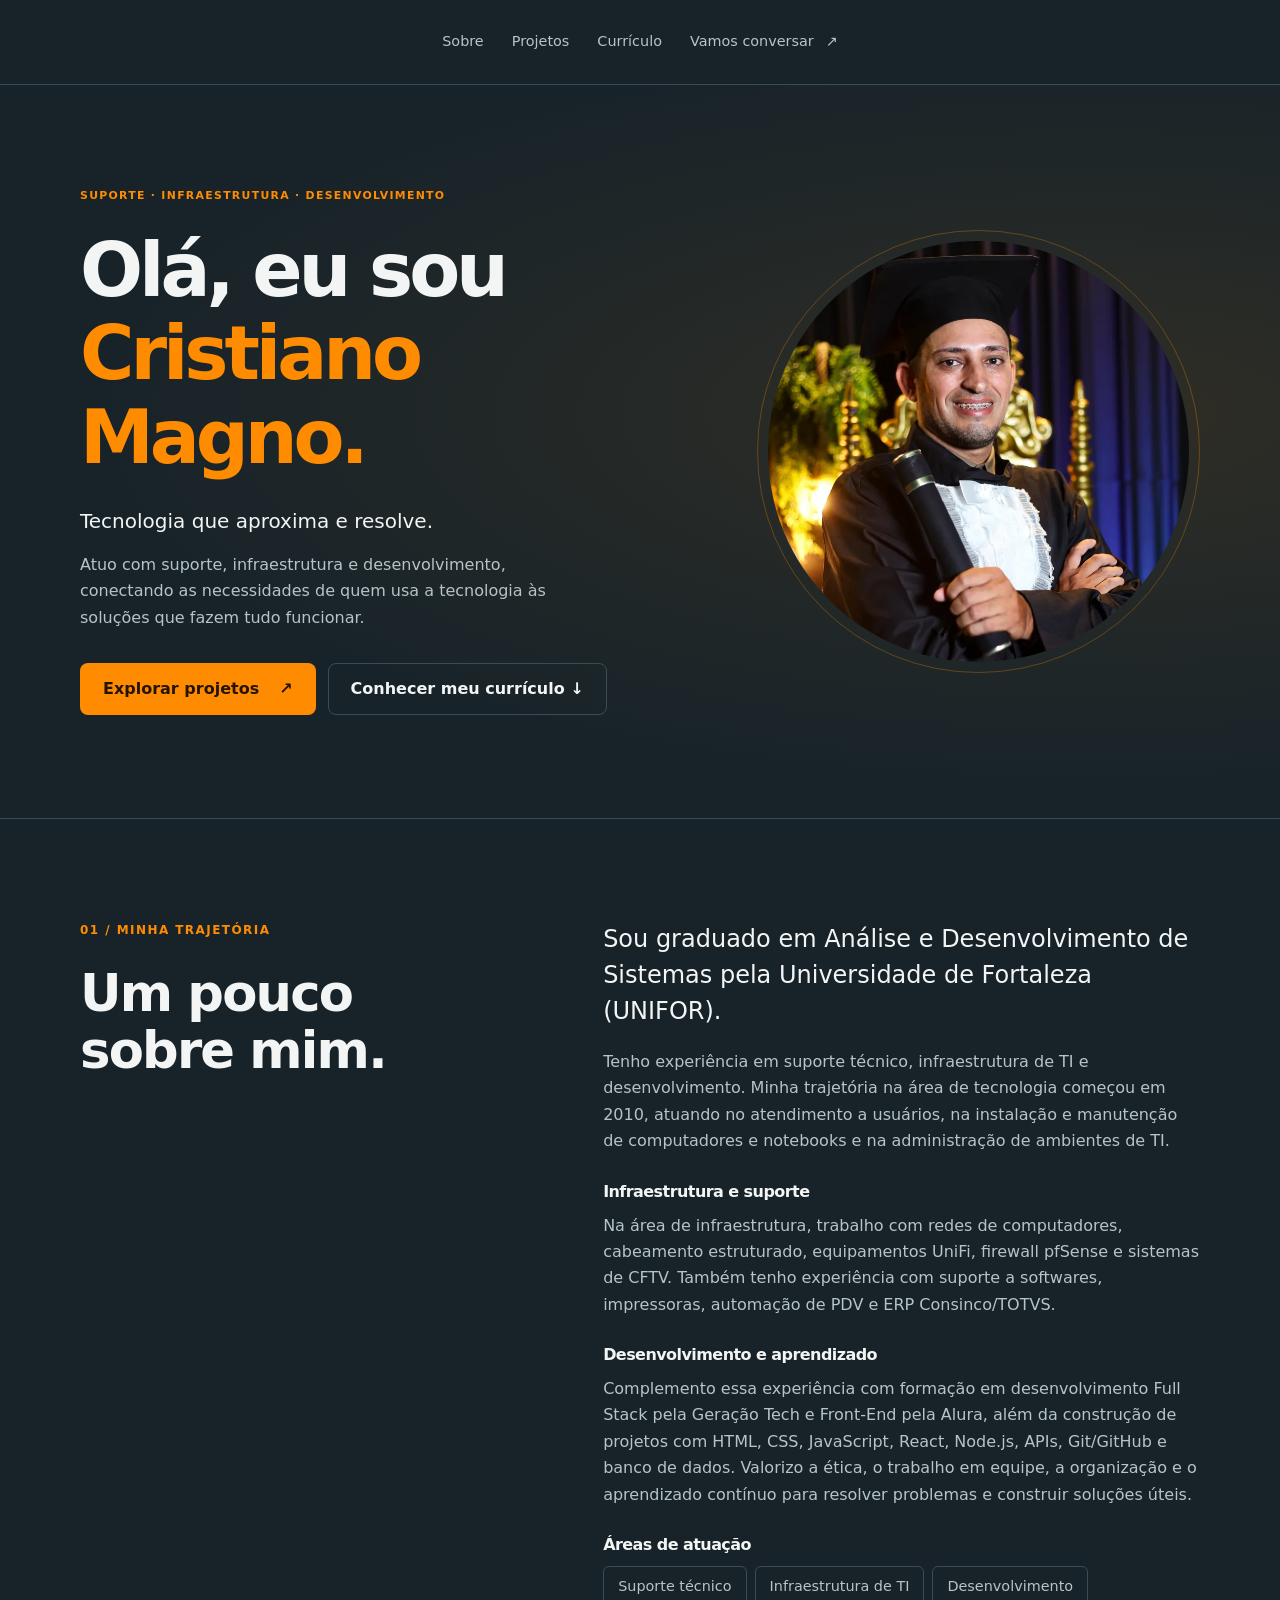
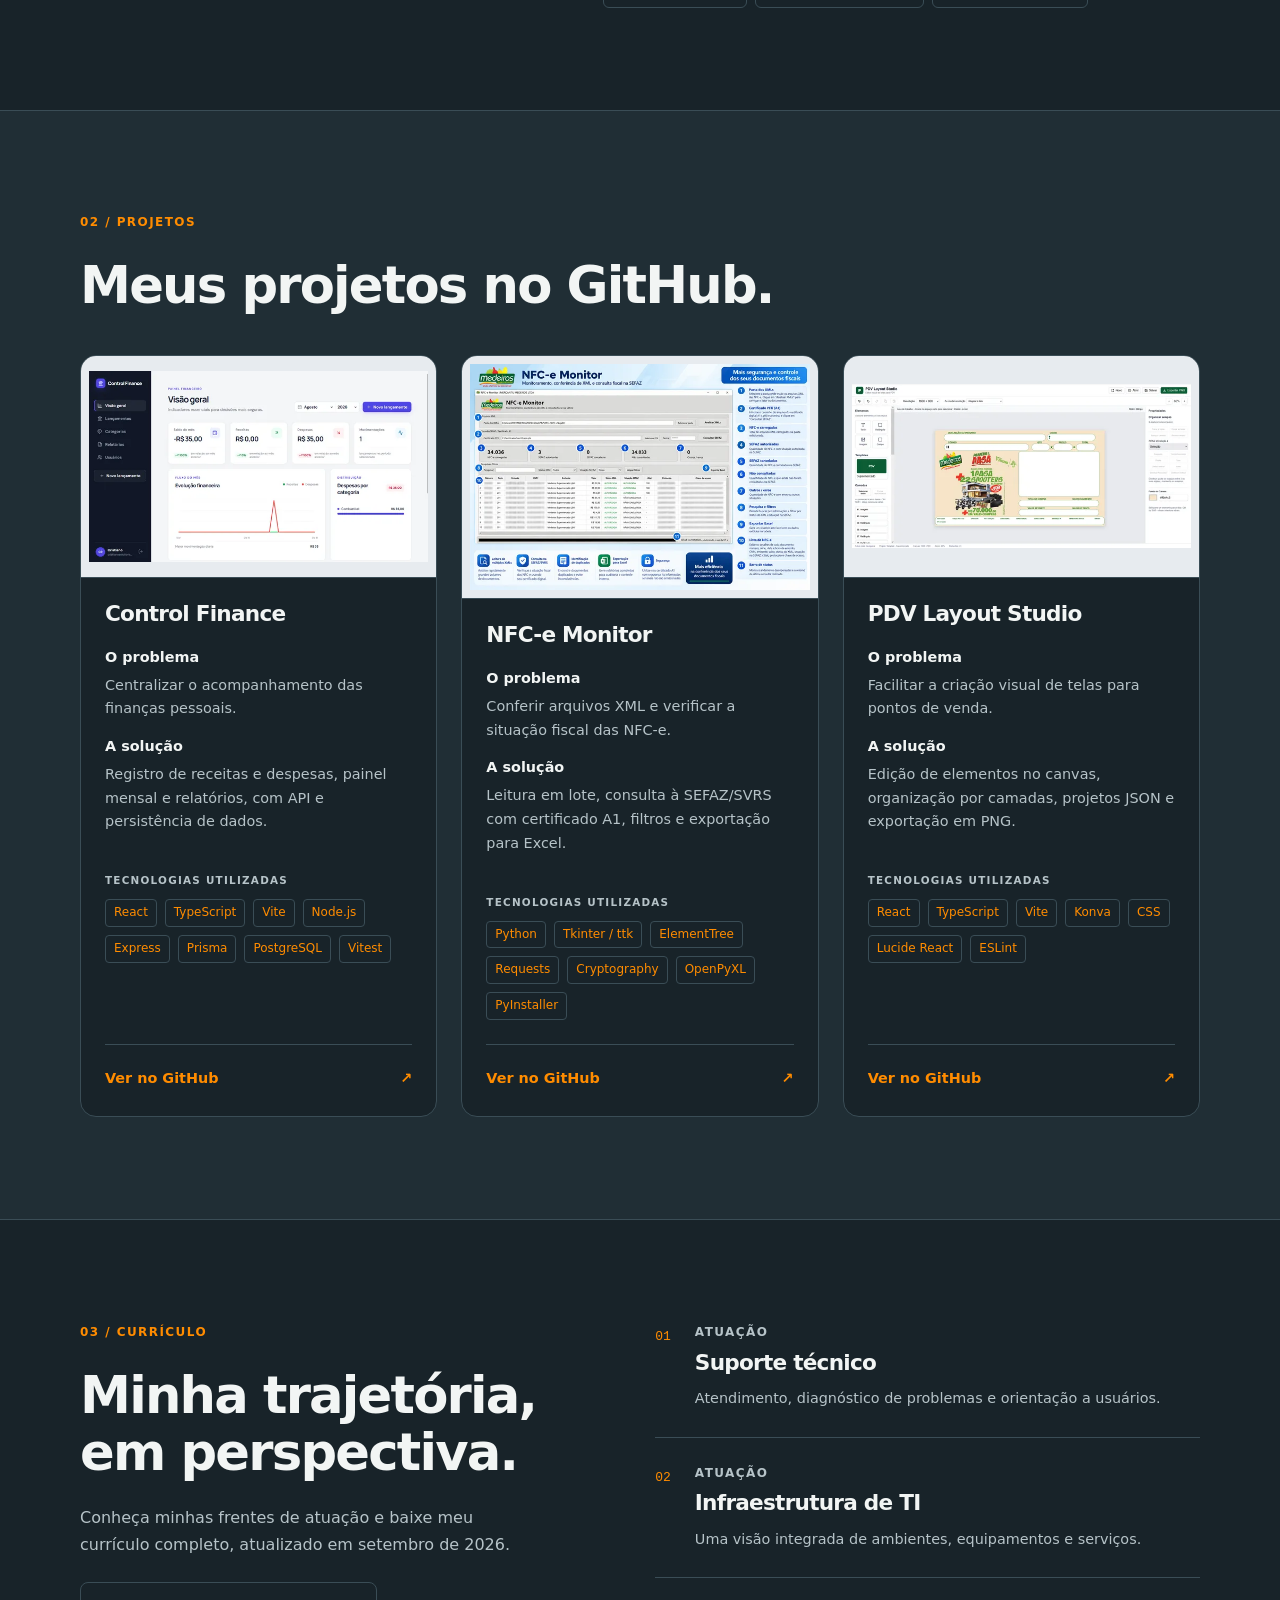
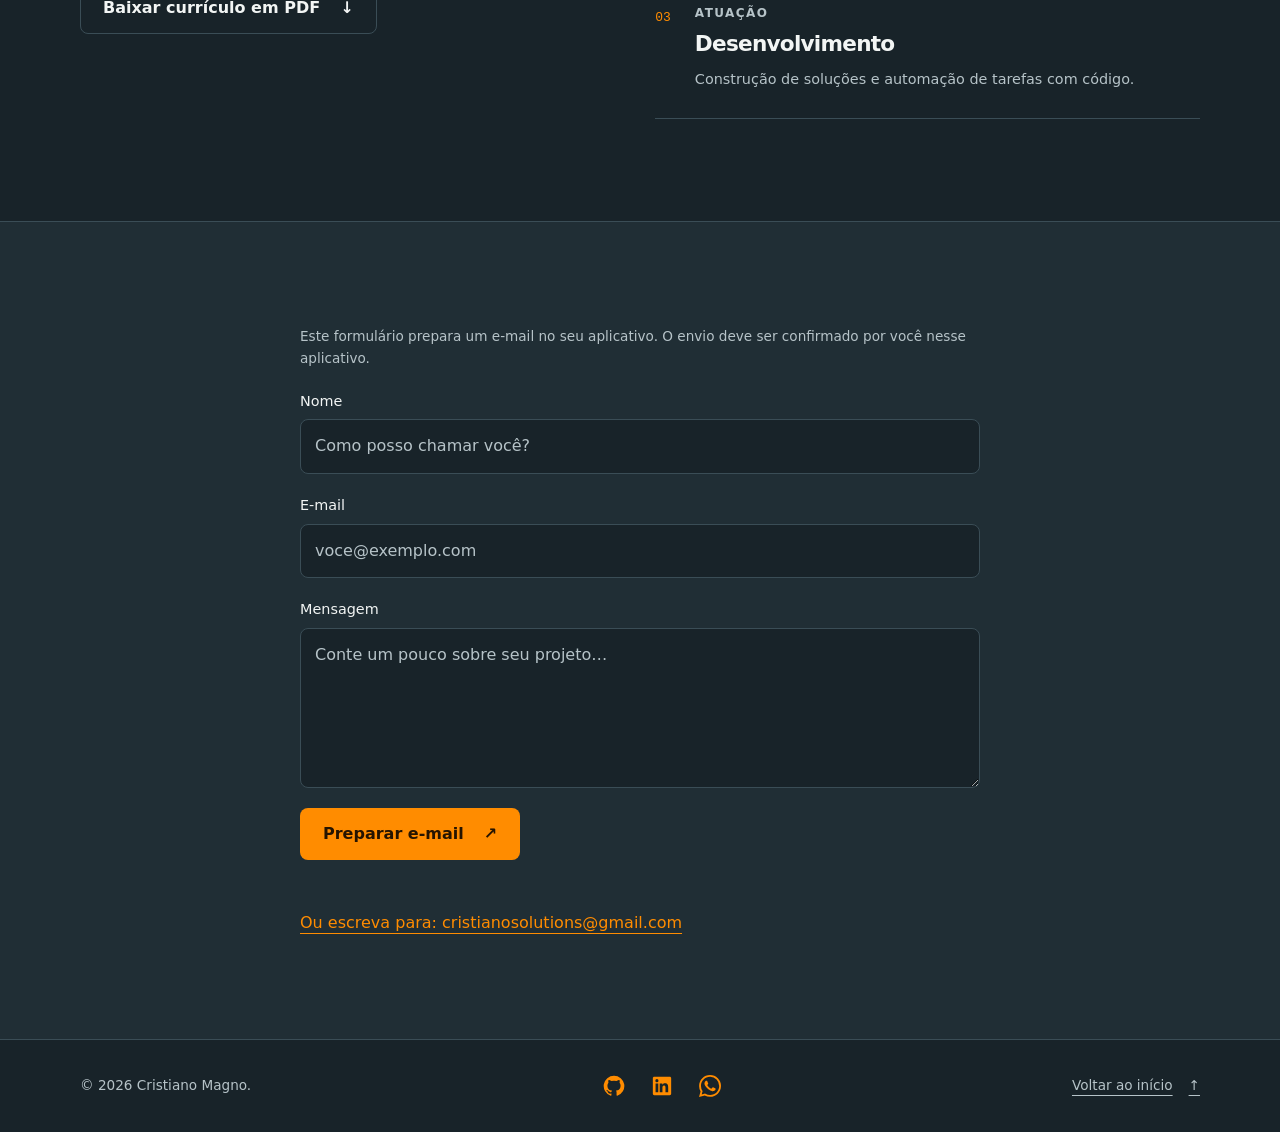
==== index.html @ 5b4ab85f "Adiciona WhatsApp ao rodapé" ====
<!doctype html>
<html lang="pt-BR">
  <head>
    <meta charset="UTF-8" />
    <meta name="viewport" content="width=device-width, initial-scale=1" />
    <meta
      name="description"
      content="Cristiano Magno: graduado em ADS pela UNIFOR, com experiência em suporte, infraestrutura de TI e desenvolvimento. Conheça meus projetos e currículo."
    />
    <meta name="theme-color" content="#182329" />
    <title>Cristiano Magno | TI e Desenvolvimento</title>
    <link rel="canonical" href="https://cristianomagno.netlify.app/" />
    <meta property="og:type" content="website" />
    <meta property="og:locale" content="pt_BR" />
    <meta property="og:site_name" content="Cristiano Magno" />
    <meta property="og:title" content="Cristiano Magno | TI e Desenvolvimento" />
    <meta property="og:description" content="Cristiano Magno: graduado em ADS pela UNIFOR, com experiência em suporte, infraestrutura de TI e desenvolvimento. Conheça meus projetos e currículo." />
    <meta property="og:url" content="https://cristianomagno.netlify.app/" />
    <meta property="og:image" content="https://cristianomagno.netlify.app/assets/compartilhamento.jpg" />
    <meta property="og:image:width" content="1200" />
    <meta property="og:image:height" content="630" />
    <meta property="og:image:alt" content="Cristiano Magno — suporte, infraestrutura de TI e desenvolvimento" />
    <meta name="twitter:card" content="summary_large_image" />
    <meta name="twitter:title" content="Cristiano Magno | TI e Desenvolvimento" />
    <meta name="twitter:description" content="Cristiano Magno: graduado em ADS pela UNIFOR, com experiência em suporte, infraestrutura de TI e desenvolvimento. Conheça meus projetos e currículo." />
    <meta name="twitter:image" content="https://cristianomagno.netlify.app/assets/compartilhamento.jpg" />
    <link rel="icon" href="assets/favicon.svg" type="image/svg+xml" />
    <link rel="stylesheet" href="style.css" />
    <script src="script.js" defer></script>
  </head>

  <body>
    <a class="skip-link" href="#conteudo">Pular para o conteúdo</a>
    <header class="site-header">
      <nav class="nav container" aria-label="Navegação principal">
        <button
          class="menu-toggle"
          type="button"
          aria-controls="menu-principal"
          aria-expanded="false"
          hidden
        >
          Menu
        </button>
        <ul class="nav-links" id="menu-principal">
          <li><a href="#sobre">Sobre</a></li>
          <li><a href="#projetos">Projetos</a></li>
          <li><a href="#curriculo">Currículo</a></li>
          <li>
            <a href="#contato"
              >Vamos conversar <span aria-hidden="true">↗</span></a
            >
          </li>
        </ul>
      </nav>
    </header>
    <main id="conteudo" tabindex="-1">
      <section class="hero section" id="inicio" aria-labelledby="titulo-inicio">
        <div class="container hero-inner">
          <div class="hero-text">
            <p class="eyebrow">Suporte · Infraestrutura · Desenvolvimento</p>
            <h1 id="titulo-inicio">
              Olá, eu sou<br /><span>Cristiano Magno.</span>
            </h1>
            <p class="hero-role">Tecnologia que aproxima e resolve.</p>
            <p class="hero-desc">
              Atuo com suporte, infraestrutura e desenvolvimento, conectando as
              necessidades de quem usa a tecnologia às soluções que fazem tudo
              funcionar.
            </p>
            <div class="hero-actions">
              <a class="btn btn-primary" href="#projetos"
                >Explorar projetos <span aria-hidden="true">↗</span></a
              >
              <a class="btn btn-outline" href="#curriculo"
                >Conhecer meu currículo ↓</a
              >
            </div>
          </div>
          <figure class="portrait">
            <div class="portrait-frame">
              <img
                src="assets/cristiano-magno-800.webp"
                srcset="assets/cristiano-magno-400.webp 400w, assets/cristiano-magno-800.webp 800w"
                sizes="(max-width: 640px) 290px, (max-width: 960px) 40vw, 440px"
                alt="Cristiano Magno em sua formatura, vestindo beca e segurando o diploma"
                width="800"
                height="1200"
                fetchpriority="high"
              />
            </div>
          </figure>
        </div>
      </section>
      <section class="section" id="sobre" aria-labelledby="titulo-sobre">
        <div class="container about-grid">
          <div>
            <p class="eyebrow">01 / Minha trajetória</p>
            <h2 id="titulo-sobre">Um pouco<br />sobre mim.</h2>
          </div>
          <div class="about-content">
            <p class="lead">Sou graduado em Análise e Desenvolvimento de Sistemas pela Universidade de Fortaleza (UNIFOR).</p>
            <p>Tenho experiência em suporte técnico, infraestrutura de TI e desenvolvimento. Minha trajetória na área de tecnologia começou em 2010, atuando no atendimento a usuários, na instalação e manutenção de computadores e notebooks e na administração de ambientes de TI.</p>
            <h3>Infraestrutura e suporte</h3>
            <p>Na área de infraestrutura, trabalho com redes de computadores, cabeamento estruturado, equipamentos UniFi, firewall pfSense e sistemas de CFTV. Também tenho experiência com suporte a softwares, impressoras, automação de PDV e ERP Consinco/TOTVS.</p>
            <h3>Desenvolvimento e aprendizado</h3>
            <p>Complemento essa experiência com formação em desenvolvimento Full Stack pela Geração Tech e Front-End pela Alura, além da construção de projetos com HTML, CSS, JavaScript, React, Node.js, APIs, Git/GitHub e banco de dados. Valorizo a ética, o trabalho em equipe, a organização e o aprendizado contínuo para resolver problemas e construir soluções úteis.</p>
            <h3>Áreas de atuação</h3>
            <ul class="skill-list">
              <li>Suporte técnico</li>
              <li>Infraestrutura de TI</li>
              <li>Desenvolvimento</li>
            </ul>
          </div>
        </div>
      </section>
<section
        class="section section-alt"
        id="projetos"
        aria-labelledby="titulo-projetos"
      >
        <div class="container">
          <div class="section-heading">
            <div>
              <p class="eyebrow">02 / Projetos</p>
              <h2 id="titulo-projetos">Meus projetos no GitHub.</h2>
            </div>
          </div>
          <div class="projects-grid" id="github-projects">
            <article class="project-card github-card">
              <a
                class="project-screenshot"
                href="assets/projeto-controle-financeiro.webp"
                target="_blank"
                rel="noopener noreferrer"
                aria-label="Ampliar imagem de Control Finance (abre em nova aba)"
              >
                <img
                  src="assets/projeto-controle-financeiro.webp"
                  srcset="assets/projeto-controle-financeiro-640.webp 640w, assets/projeto-controle-financeiro.webp 1200w"
                  sizes="(max-width: 640px) calc(100vw - 40px), (max-width: 960px) 45vw, 360px"
                  alt="Dashboard do Control Finance com saldo, receitas, despesas e gráfico de evolução financeira"
                  loading="lazy"
                  decoding="async"
                />
              </a>
              <div class="project-body">
                <h3>Control Finance</h3><dl class="project-context"><dt>O problema</dt><dd>Centralizar o acompanhamento das finanças pessoais.</dd><dt>A solução</dt><dd>Registro de receitas e despesas, painel mensal e relatórios, com API e persistência de dados.</dd></dl><p class="small-label technology-label">
                  Tecnologias utilizadas
                </p>
                <ul
                  class="project-tags"
                  aria-label="Tecnologias utilizadas em Control Finance"
                >
                  <li>React</li>
                  <li>TypeScript</li>
                  <li>Vite</li>
                  <li>Node.js</li>
                  <li>Express</li>
                  <li>Prisma</li>
                  <li>PostgreSQL</li>
                  <li>Vitest</li>
                </ul>
                <a
                  class="github-project-link"
                  href="https://github.com/cristianosolutions/controle-financeiro"
                  target="_blank"
                  rel="noopener noreferrer"
                  aria-label="Ver Control Finance no GitHub (abre em nova aba)"
                  >Ver no GitHub <span aria-hidden="true">↗</span></a
                >
              </div>
            </article>
            <article class="project-card github-card">
              <a
                class="project-screenshot"
                href="assets/projeto-nfce-monitor.webp"
                target="_blank"
                rel="noopener noreferrer"
                aria-label="Ampliar imagem de NFC-e Monitor (abre em nova aba)"
              >
                <img
                  src="assets/projeto-nfce-monitor.webp"
                  srcset="assets/projeto-nfce-monitor-640.webp 640w, assets/projeto-nfce-monitor.webp 1200w"
                  sizes="(max-width: 640px) calc(100vw - 40px), (max-width: 960px) 45vw, 360px"
                  alt="Interface do NFC-e Monitor com análise de XMLs, consulta à SEFAZ e indicadores de situação fiscal"
                  loading="lazy"
                  decoding="async"
                />
              </a>
              <div class="project-body">
                <h3>NFC-e Monitor</h3><dl class="project-context"><dt>O problema</dt><dd>Conferir arquivos XML e verificar a situação fiscal das NFC-e.</dd><dt>A solução</dt><dd>Leitura em lote, consulta à SEFAZ/SVRS com certificado A1, filtros e exportação para Excel.</dd></dl><p class="small-label technology-label">
                  Tecnologias utilizadas
                </p>
                <ul
                  class="project-tags"
                  aria-label="Tecnologias utilizadas em NFC-e Monitor"
                >
                  <li>Python</li>
                  <li>Tkinter / ttk</li>
                  <li>ElementTree</li>
                  <li>Requests</li>
                  <li>Cryptography</li>
                  <li>OpenPyXL</li>
                  <li>PyInstaller</li>
                </ul>
                <a
                  class="github-project-link"
                  href="https://github.com/cristianosolutions/nfce-monitor"
                  target="_blank"
                  rel="noopener noreferrer"
                  aria-label="Ver NFC-e Monitor no GitHub (abre em nova aba)"
                  >Ver no GitHub <span aria-hidden="true">↗</span></a
                >
              </div>
            </article>
            <article class="project-card github-card">
              <a
                class="project-screenshot"
                href="assets/projeto-pdv-layout.webp"
                target="_blank"
                rel="noopener noreferrer"
                aria-label="Ampliar imagem de PDV Layout Studio (abre em nova aba)"
              >
                <img
                  src="assets/projeto-pdv-layout.webp"
                  srcset="assets/projeto-pdv-layout-640.webp 640w, assets/projeto-pdv-layout.webp 1200w"
                  sizes="(max-width: 640px) calc(100vw - 40px), (max-width: 960px) 45vw, 360px"
                  alt="PDV Layout Studio com editor visual, modelo de supermercado, camadas e painel de propriedades"
                  loading="lazy"
                  decoding="async"
                />
              </a>
              <div class="project-body">
                <h3>PDV Layout Studio</h3><dl class="project-context"><dt>O problema</dt><dd>Facilitar a criação visual de telas para pontos de venda.</dd><dt>A solução</dt><dd>Edição de elementos no canvas, organização por camadas, projetos JSON e exportação em PNG.</dd></dl><p class="small-label technology-label">
                  Tecnologias utilizadas
                </p>
                <ul
                  class="project-tags"
                  aria-label="Tecnologias utilizadas em PDV Layout Studio"
                >
                  <li>React</li>
                  <li>TypeScript</li>
                  <li>Vite</li>
                  <li>Konva</li>
                  <li>CSS</li>
                  <li>Lucide React</li>
                  <li>ESLint</li>
                </ul>
                <a
                  class="github-project-link"
                  href="https://github.com/cristianosolutions/pdv-layout"
                  target="_blank"
                  rel="noopener noreferrer"
                  aria-label="Ver PDV Layout Studio no GitHub (abre em nova aba)"
                  >Ver no GitHub <span aria-hidden="true">↗</span></a
                >
              </div>
            </article>
          </div>
        </div>
      </section>
      <section
        class="section resume-section"
        id="curriculo"
        aria-labelledby="titulo-curriculo"
      >
        <div class="container resume-grid">
          <div>
            <p class="eyebrow">03 / Currículo</p>
            <h2 id="titulo-curriculo">
              Minha trajetória,<br />em perspectiva.
            </h2>
            <p class="resume-intro">
              Conheça minhas frentes de atuação e baixe meu currículo completo,
              atualizado em setembro de 2026.
            </p>
            <a
              class="btn btn-outline"
              id="resume-download"
              href="assets/cristiano-magno.pdf"
              download="Curriculo-Cristiano-Magno.pdf"
              >Baixar currículo em PDF <span aria-hidden="true">↓</span></a
            >
            <p class="resume-pending" id="resume-pending" hidden>
              Currículo em atualização
            </p>
          </div>
          <div class="resume-list">
            <article>
              <span class="resume-number">01</span>
              <div><p class="small-label">Atuação</p><h3>Suporte técnico</h3><p>Atendimento, diagnóstico de problemas e orientação a usuários.</p></div>
            </article>
            <article>
              <span class="resume-number">02</span>
              <div><p class="small-label">Atuação</p><h3>Infraestrutura de TI</h3><p>Uma visão integrada de ambientes, equipamentos e serviços.</p></div>
            </article>
            <article>
              <span class="resume-number">03</span>
              <div><p class="small-label">Atuação</p><h3>Desenvolvimento</h3><p>Construção de soluções e automação de tarefas com código.</p></div>
            </article>
          </div>
        </div>
      </section>
      <section class="section" id="contato" aria-label="Formulário de contato">
        <div class="container contact-grid">
          <!-- Configure seu endereço em CONTACT_EMAIL, no script.js. -->
          <form class="contact-form" id="contact-form" aria-label="Contato">
            <p class="form-note" id="form-help">
              Este formulário prepara um e-mail no seu aplicativo. O envio deve
              ser confirmado por você nesse aplicativo.
            </p>
            <label for="nome">Nome</label
            ><input
              id="nome"
              name="nome"
              type="text"
              autocomplete="name"
              maxlength="100"
              placeholder="Como posso chamar você?"
              required
            />
            <label for="email">E-mail</label
            ><input
              id="email"
              name="email"
              type="email"
              autocomplete="email"
              maxlength="254"
              placeholder="voce@exemplo.com"
              required
            />
            <label for="mensagem">Mensagem</label
            ><textarea
              id="mensagem"
              name="mensagem"
              rows="5"
              minlength="10"
              maxlength="3000"
              placeholder="Conte um pouco sobre seu projeto…"
              required
            ></textarea>
            <button
              class="btn btn-primary"
              type="submit"
              aria-describedby="form-help"
              disabled
            >
              Preparar e-mail <span aria-hidden="true">↗</span>
            </button>
            <p
              class="form-status"
              id="form-status"
              role="status"
              aria-live="polite"
            ></p>
            <a id="contact-email" class="text-link" href="mailto:cristianosolutions@gmail.com">Ou escreva para: cristianosolutions@gmail.com</a>
            <noscript>
              <p>Ative o JavaScript para usar o formulário de contato.</p>
            </noscript>
          </form>
        </div>
      </section>
    </main>
    <footer class="site-footer">
      <div class="container footer-inner">
        <p>© <span id="ano">2026</span> Cristiano Magno.</p>
        <nav class="footer-social" aria-label="Redes sociais">
          <a href="https://github.com/cristianosolutions" target="_blank" rel="noopener noreferrer" aria-label="GitHub de Cristiano Magno (abre em nova aba)" title="GitHub"><svg viewBox="0 0 24 24" fill="currentColor" aria-hidden="true" focusable="false"><path d="M12 .75a11.25 11.25 0 0 0-3.558 21.923c.563.104.77-.244.77-.542 0-.267-.01-.975-.015-1.914-3.13.68-3.79-1.51-3.79-1.51-.512-1.3-1.25-1.646-1.25-1.646-1.022-.699.077-.684.077-.684 1.13.08 1.725 1.16 1.725 1.16 1.005 1.723 2.637 1.225 3.28.937.103-.729.393-1.225.715-1.507-2.498-.284-5.124-1.249-5.124-5.562 0-1.229.44-2.233 1.16-3.02-.116-.284-.503-1.428.11-2.977 0 0 .945-.303 3.095 1.154a10.79 10.79 0 0 1 5.635 0c2.148-1.457 3.09-1.154 3.09-1.154.616 1.549.229 2.693.113 2.977.723.787 1.158 1.791 1.158 3.02 0 4.324-2.63 5.275-5.136 5.553.404.349.764 1.037.764 2.089 0 1.508-.014 2.725-.014 3.094 0 .3.203.651.775.54A11.252 11.252 0 0 0 12 .75Z"/></svg></a>
          <a href="https://www.linkedin.com/in/cristianosolutions" target="_blank" rel="noopener noreferrer" aria-label="LinkedIn de Cristiano Magno (abre em nova aba)" title="LinkedIn"><svg viewBox="0 0 24 24" fill="currentColor" aria-hidden="true" focusable="false"><path d="M20.45 2H3.55C2.69 2 2 2.68 2 3.52v16.96c0 .84.69 1.52 1.55 1.52h16.9c.86 0 1.55-.68 1.55-1.52V3.52c0-.84-.69-1.52-1.55-1.52ZM7.93 18.75H4.98V9.2h2.95v9.55ZM6.45 7.9a1.71 1.71 0 1 1 0-3.42 1.71 1.71 0 0 1 0 3.42Zm12.3 10.85H15.8v-4.64c0-1.1-.02-2.52-1.54-2.52-1.54 0-1.78 1.2-1.78 2.44v4.72H9.53V9.2h2.83v1.3h.04c.39-.74 1.36-1.53 2.8-1.53 3 0 3.55 1.97 3.55 4.53v5.25Z"/></svg></a>
          <a href="https://wa.me/5585996805634" target="_blank" rel="noopener noreferrer" aria-label="Conversar com Cristiano Magno no WhatsApp (abre em nova aba)" title="WhatsApp"><svg viewBox="0 0 24 24" fill="currentColor" aria-hidden="true" focusable="false"><path d="M20.52 3.48A11.9 11.9 0 0 0 12.05 0C5.47 0 .11 5.35.1 11.93a11.9 11.9 0 0 0 1.6 5.97L0 24l6.25-1.64a11.94 11.94 0 0 0 5.8 1.48h.01c6.58 0 11.93-5.35 11.94-11.93a11.86 11.86 0 0 0-3.48-8.43ZM12.06 21.82a9.9 9.9 0 0 1-5.04-1.38l-.36-.21-3.71.97.99-3.62-.24-.37a9.88 9.88 0 0 1-1.52-5.28c0-5.47 4.46-9.92 9.93-9.92a9.85 9.85 0 0 1 7.02 2.91 9.86 9.86 0 0 1 2.9 7.02c0 5.47-4.45 9.92-9.97 9.88Zm5.44-7.42c-.3-.15-1.77-.87-2.04-.97-.28-.1-.48-.15-.68.15-.2.3-.77.97-.94 1.17-.17.2-.35.22-.65.07-.3-.15-1.26-.46-2.4-1.48-.89-.8-1.49-1.78-1.66-2.08-.18-.3-.02-.46.13-.61.13-.13.3-.35.45-.52.15-.18.2-.3.3-.5.1-.2.05-.38-.02-.53-.08-.15-.68-1.62-.93-2.22-.24-.58-.49-.5-.68-.51h-.57c-.2 0-.53.08-.8.38-.28.3-1.05 1.02-1.05 2.49s1.07 2.89 1.22 3.09c.15.2 2.11 3.22 5.11 4.51.71.31 1.27.49 1.7.63.72.23 1.38.2 1.9.12.58-.09 1.77-.72 2.02-1.42.25-.7.25-1.3.18-1.42-.08-.13-.28-.2-.58-.35Z"/></svg></a>
        </nav>
        <a href="#inicio">Voltar ao início <span aria-hidden="true">↑</span></a>
      </div>
    </footer>
  </body>
</html>
---- style.css ----
/* Tema e fundamentos */
:root {
  color-scheme: dark;
  --bg: #182329;
  --surface: #202e35;
  --text: #f2f5f4;
  --muted: #b6c3c8;
  --accent: #ff8c00;
  --border: #3a4d56;
  --radius: 16px;
  --max-width: 1120px;
}
* { box-sizing: border-box; }
html { scroll-behavior: smooth; scroll-padding-top: 100px; }
body { margin: 0; background: var(--bg); color: var(--text); font-family: "Segoe UI", system-ui, sans-serif; line-height: 1.65; }
h1, h2, h3, p, ul, figure, dl, dd { margin: 0; }
a { color: inherit; text-underline-offset: 5px; }
button, input, textarea { font: inherit; }
button { cursor: pointer; }
img { display: block; max-width: 100%; height: auto; }
a, p, h1, h2, h3, dd { overflow-wrap: anywhere; }
:focus-visible { outline: 3px solid var(--accent); outline-offset: 5px; }
[hidden] { display: none !important; }
.container { width: min(100% - 48px, var(--max-width)); margin-inline: auto; }
.section { padding-block: clamp(64px, 8vw, 104px); }
section { scroll-margin-top: 20px; }
h1, h2, h3 { line-height: 1.12; letter-spacing: -.035em; text-wrap: balance; }
h2 { font-size: clamp(2.25rem, 4vw, 3.5rem); font-weight: 600; }
h3 { font-size: 1.35rem; }
.eyebrow, .small-label { font-size: .75rem; letter-spacing: .12em; text-transform: uppercase; font-weight: 650; }
.eyebrow { color: var(--accent); margin-bottom: 24px; }
.small-label { color: var(--muted); }
.skip-link { position: fixed; top: 12px; left: 12px; z-index: 100; padding: 12px 20px; background: var(--accent); color: var(--bg); transform: translateY(-160%); }
.skip-link:focus { transform: translateY(0); }

/* Navegação */
.site-header { position: sticky; top: 0; z-index: 50; background: var(--bg); border-bottom: 1px solid var(--border); }
.nav { min-height: 84px; display: flex; justify-content: center; align-items: center; gap: 24px; }
.nav-links { display: flex; align-items: center; justify-content: center; gap: 28px; padding: 0; list-style: none; }
.nav-links a { display: inline-flex; align-items: center; min-height: 44px; gap: 12px; text-decoration: none; color: var(--muted); font-size: .9rem; }
.nav-links a:hover, .nav-links a[aria-current] { color: var(--accent); }
.menu-toggle { min-height: 44px; padding: 8px 16px; border: 1px solid var(--border); border-radius: 8px; background: var(--surface); color: var(--text); }

/* Apresentação */
.hero { border-bottom: 1px solid var(--border); background: radial-gradient(ellipse at 85% 45%, #ff8c001a, transparent 65%); }
.hero-inner { display: grid; grid-template-columns: 1.35fr 1fr; align-items: center; gap: 80px; }
.hero h1 { font-size: clamp(3rem, 5.8vw, 5rem); font-weight: 650; letter-spacing: -.055em; }
.hero h1 span { color: var(--accent); }
.hero .eyebrow { font-size: .68rem; }
.hero-role { margin-top: 26px; font-size: 1.25rem; }
.hero-desc { color: var(--muted); max-width: 48ch; margin-top: 14px; }
.hero-actions { display: flex; flex-wrap: wrap; gap: 12px; margin-top: 32px; }
.btn { display: inline-flex; align-items: center; justify-content: center; gap: 20px; min-height: 48px; padding: 12px 22px; border: 1px solid transparent; border-radius: 8px; font-weight: 650; text-decoration: none; transition: background .2s, border-color .2s; }
.btn-primary { background: var(--accent); color: #251400; }
.btn-primary:hover { background: #ffad42; }
.btn-outline { background: transparent; border-color: var(--border); color: var(--text); }
.btn-outline:hover { border-color: var(--accent); }
.btn:disabled { opacity: .55; cursor: not-allowed; }
.portrait { width: 100%; }
.portrait-frame { padding: 10px; border: 1px solid #ff8c004d; border-radius: 50%; overflow: hidden; }
.portrait img { width: 100%; height: auto; aspect-ratio: 1; object-fit: cover; object-position: 50% 25%; border-radius: 50%; background: var(--surface); }

/* Sobre e formação */
.about-content h3 { font-size: 1rem; margin: 28px 0 12px; }
.skill-list { display: flex; flex-wrap: wrap; gap: 8px; list-style: none; padding: 0; }
.skill-list li { padding: 8px 14px; border: 1px solid var(--border); border-radius: 6px; color: var(--muted); font-size: .9rem; }
.about-grid { display: grid; grid-template-columns: 1fr 1.3fr; gap: 64px; }
.about-content > p { color: var(--muted); margin-bottom: 20px; }
.about-content .lead { color: var(--text); font-size: 1.5rem; line-height: 1.5; }

/* Projetos */
.section-alt { background: var(--surface); border-block: 1px solid var(--border); }
.section-heading { margin-bottom: 40px; }
.projects-grid { display: grid; grid-template-columns: repeat(3, minmax(0, 1fr)); gap: 24px; }
.project-card { border: 1px solid var(--border); border-radius: var(--radius); overflow: hidden; background: var(--bg); transition: transform .2s, border-color .2s; }
.project-card:hover { border-color: #ff8c0070; }
.github-card { display: flex; flex-direction: column; }
.project-screenshot { display: block; aspect-ratio: 16 / 10; padding: 8px; background: #e7ebef; border-bottom: 1px solid var(--border); }
.project-screenshot img { width: 100%; height: 100%; object-fit: contain; }
.project-body { padding: 24px; display: flex; flex-direction: column; flex: 1; }
.project-body h3 { margin-bottom: 20px; }
.project-context { margin-bottom: 24px; font-size: .9rem; }
.project-context dt { font-weight: 650; margin-bottom: 4px; }
.project-context dd { color: var(--muted); margin-bottom: 14px; }
.technology-label { font-size: .65rem; }
.project-tags { display: flex; flex-wrap: wrap; gap: 8px; padding: 0; list-style: none; margin: 10px 0 24px; }
.project-tags li { font-size: .75rem; color: var(--accent); border: 1px solid var(--border); border-radius: 4px; padding: 3px 8px; }
.github-project-link { display: flex; justify-content: space-between; align-items: center; gap: 16px; min-height: 48px; margin-top: auto; padding-top: 20px; border-top: 1px solid var(--border); color: var(--accent); text-decoration: none; font-weight: 600; font-size: .9rem; }
.github-project-link:hover { text-decoration: underline; }

/* Currículo */
.resume-grid { display: grid; grid-template-columns: 1fr 1.1fr; gap: 80px; }
.resume-intro { color: var(--muted); max-width: 43ch; margin: 24px 0; }
.resume-pending { color: var(--muted); }
.resume-list article { display: flex; gap: 24px; padding: 26px 0; border-bottom: 1px solid var(--border); }
.resume-list article:first-child { padding-top: 0; }
.resume-number { color: var(--accent); font-family: monospace; padding-top: 3px; }
.resume-list h3 { margin: 8px 0 12px; }
.resume-list p:last-child { color: var(--muted); font-size: .9rem; }

/* Contato por aplicativo de e-mail */
#contato { border-top: 1px solid var(--border); background: var(--surface); }
.contact-grid { max-width: 680px; }
.contact-form { display: flex; flex-direction: column; min-width: 0; }
.form-note { font-size: .85rem; color: var(--muted); margin-bottom: 20px; }
.contact-form label { margin-bottom: 6px; font-size: .9rem; }
.contact-form input, .contact-form textarea { width: 100%; padding: 13px 14px; margin-bottom: 20px; border: 1px solid var(--border); border-radius: 8px; background: var(--bg); color: var(--text); }
.contact-form input::placeholder, .contact-form textarea::placeholder { color: var(--muted); opacity: 1; }
.contact-form textarea { resize: vertical; min-height: 140px; }
.contact-form .btn { align-self: start; }
.form-status { min-height: 1.65em; margin-top: 14px; font-size: .9rem; color: var(--accent); }
.text-link { display: inline-block; margin-top: 12px; color: var(--accent); }

/* Rodapé compacto */
.site-footer { border-top: 1px solid var(--border); padding-block: 24px; color: var(--muted); font-size: .85rem; }
.footer-inner { display: flex; align-items: center; justify-content: space-between; gap: 20px; flex-wrap: wrap; }
.footer-inner a { display: inline-flex; align-items: center; min-height: 44px; gap: 16px; }
.footer-social { display: flex; align-items: center; flex-wrap: wrap; gap: 4px; }
.footer-social a { justify-content: center; width: 44px; color: var(--accent); border-radius: 8px; }
.footer-social a:hover { background: #ff8c0015; }
.footer-social svg { width: 22px; height: 22px; display: block; transition: transform .22s ease, filter .22s ease; }

/* Telas menores e ampliação do texto */
@media (max-width: 960px) {
  .hero-inner { gap: 36px; grid-template-columns: 1.2fr 1fr; }
  .hero h1 { font-size: clamp(2.8rem, 6vw, 4rem); }
  .hero-actions .btn { width: 100%; }
  .about-grid, .resume-grid { gap: 36px; }
  .projects-grid { grid-template-columns: repeat(2, minmax(0, 1fr)); }
}
@media (max-width: 640px) {
  .container { width: calc(100% - 40px); }
  .nav { min-height: 72px; flex-wrap: wrap; gap: 0 16px; padding-block: 12px; }
  .nav-links { width: 100%; flex-wrap: wrap; gap: 4px 20px; padding-top: 12px; }
  .hero-inner, .about-grid, .resume-grid, .projects-grid { grid-template-columns: minmax(0, 1fr); }
  .hero h1 { font-size: clamp(2.7rem, 11vw, 4rem); }
  .hero-inner { gap: 40px; }
  .portrait { margin: 16px auto 0; max-width: 310px; }
  .hero-actions .btn { width: 100%; }
  .footer-inner { justify-content: center; gap: 8px 24px; text-align: center; }
  .footer-inner > p { width: 100%; }
}
@media (prefers-reduced-motion: no-preference) {
  .project-card:hover { transform: translateY(-5px); }
  .footer-social a:hover svg, .footer-social a:focus-visible svg { transform: translateY(-3px) scale(1.12); filter: drop-shadow(0 3px 5px #ff8c0040); }
}
@media (prefers-reduced-motion: reduce) {
  html { scroll-behavior: auto; }
  *, *::before, *::after { transition: none !important; animation: none !important; }
}
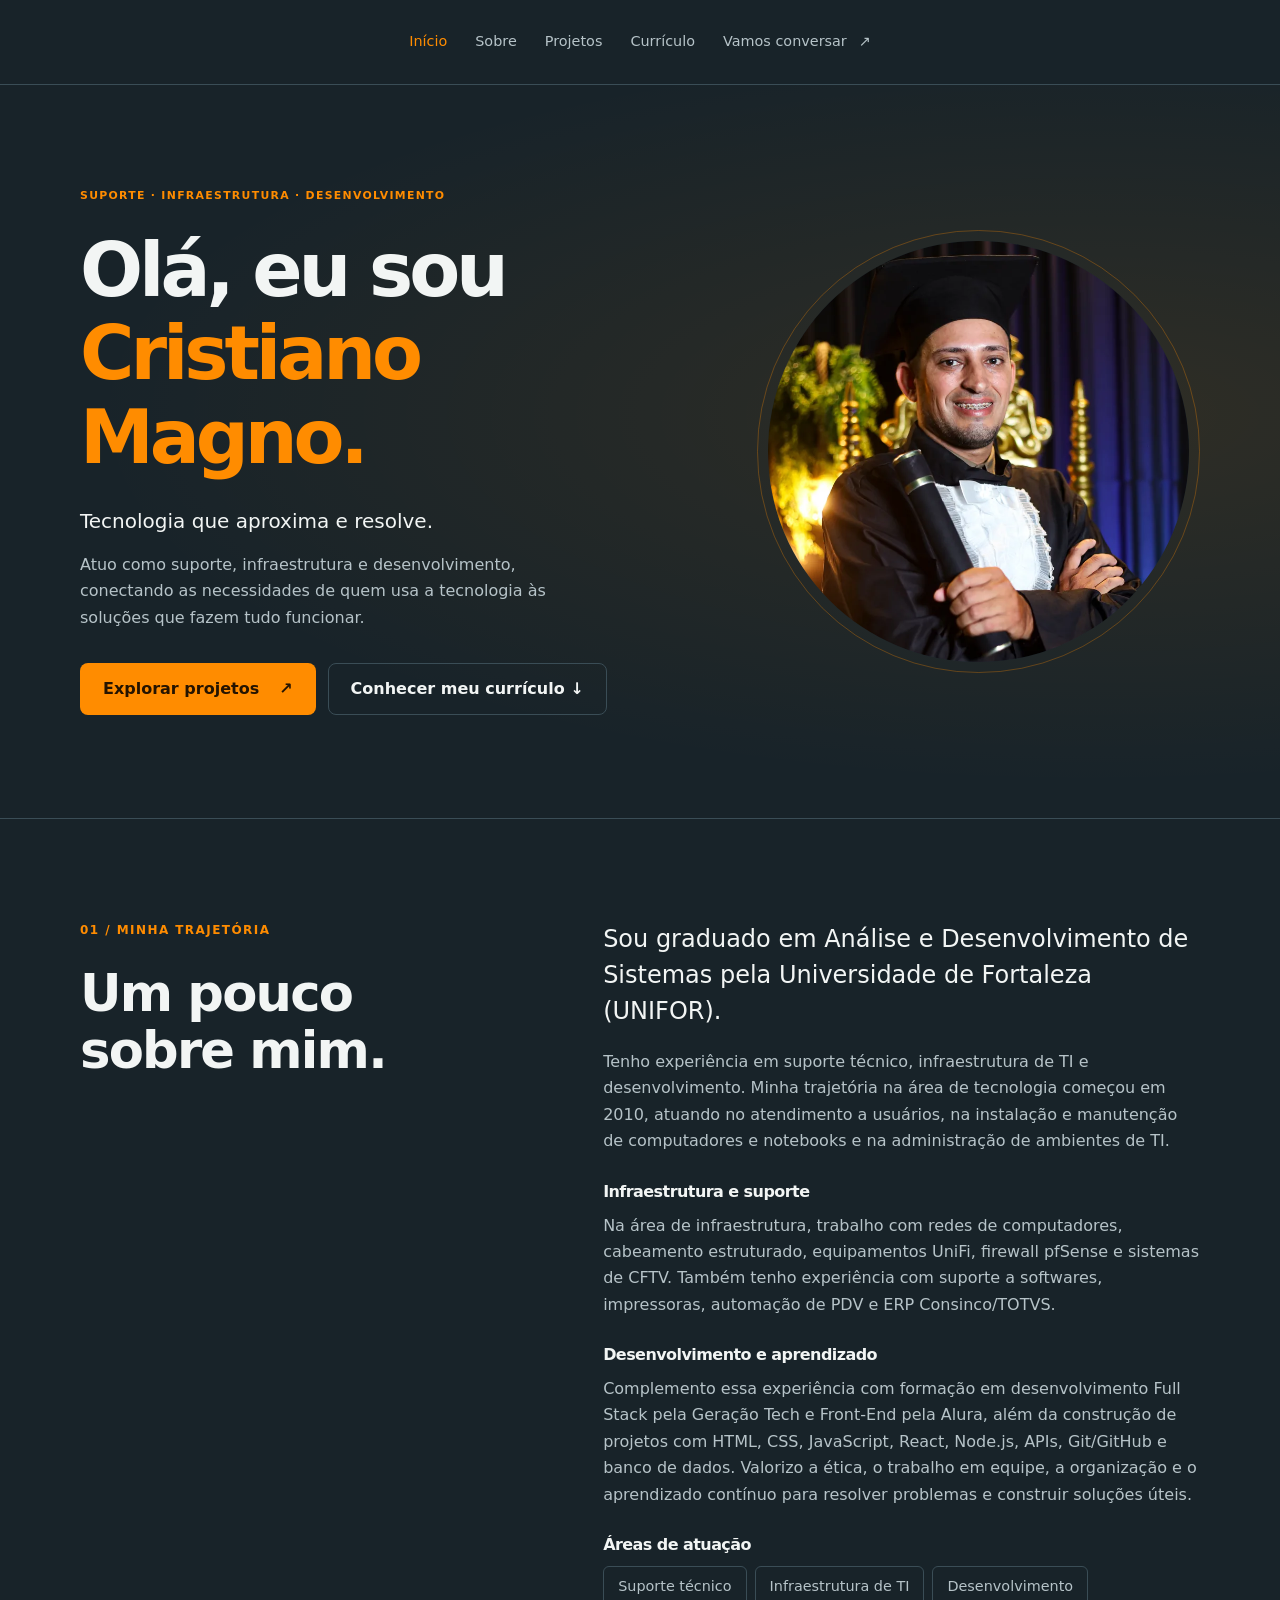
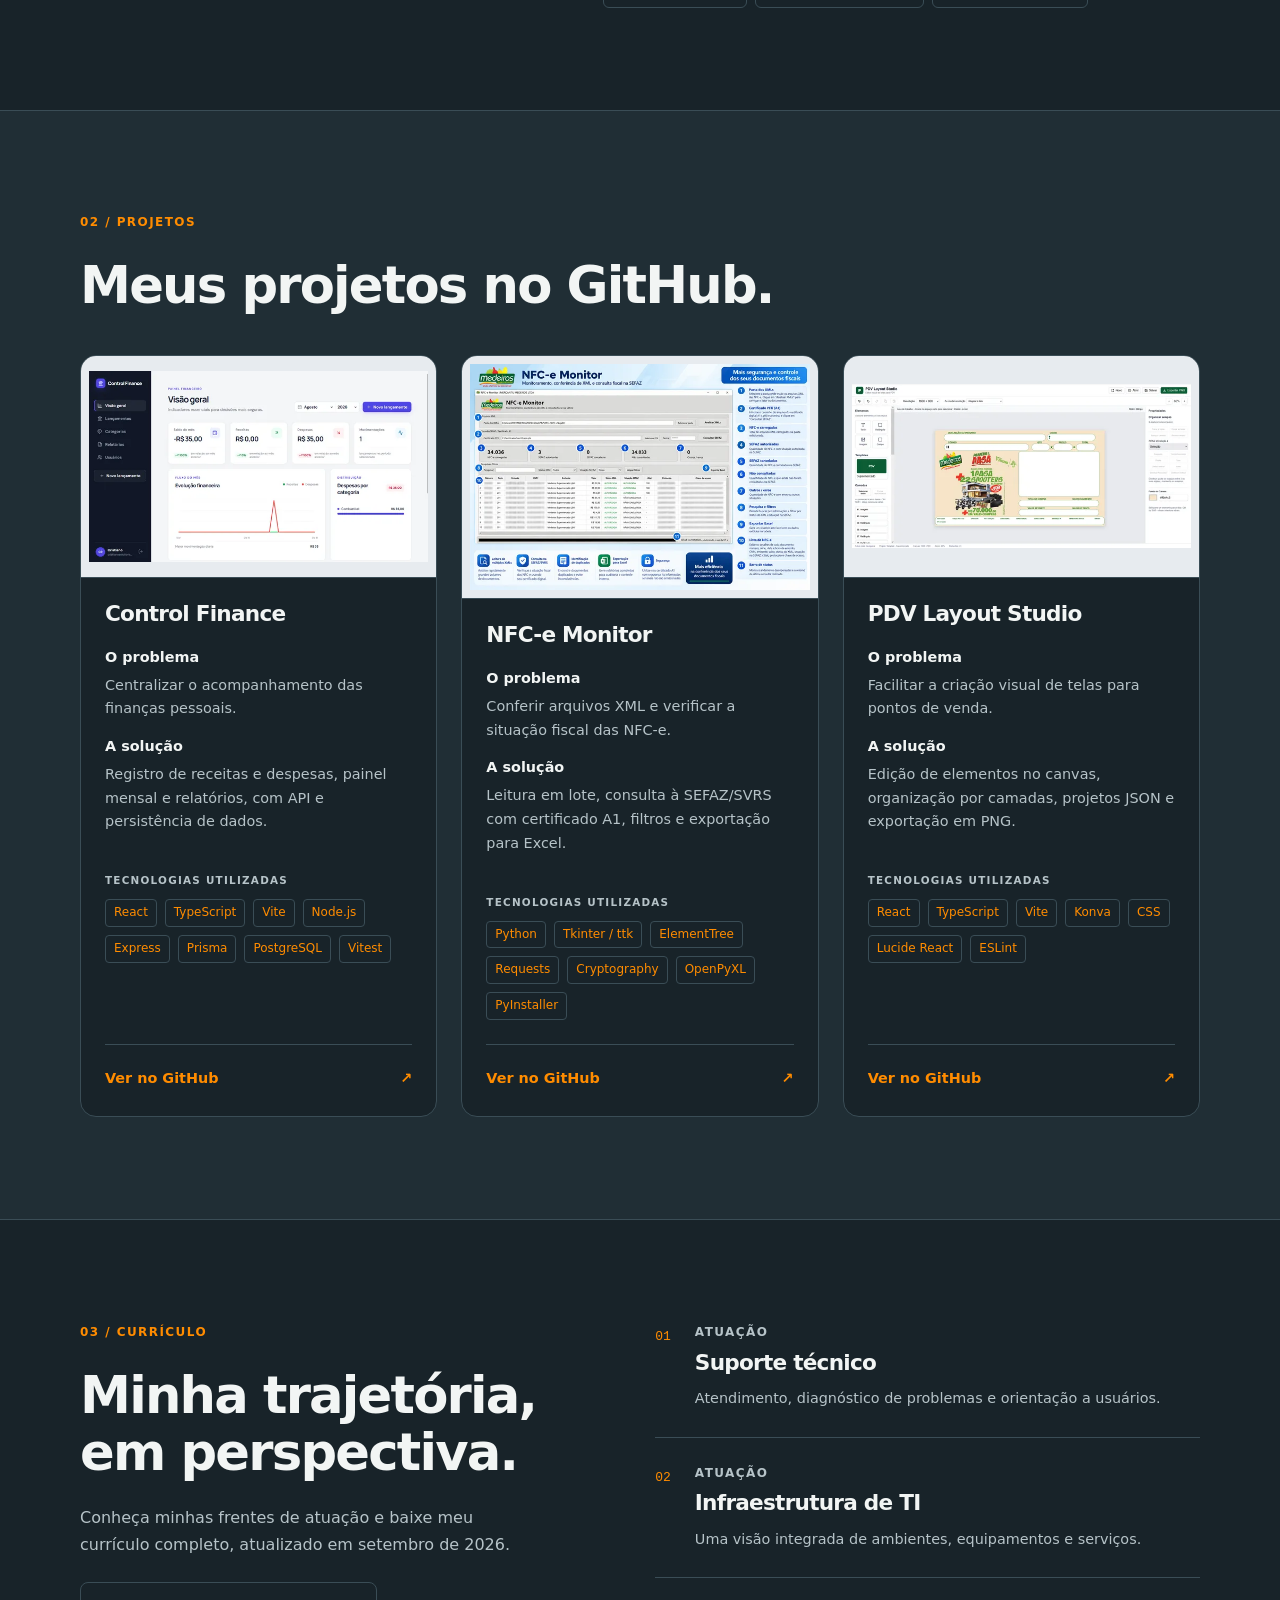
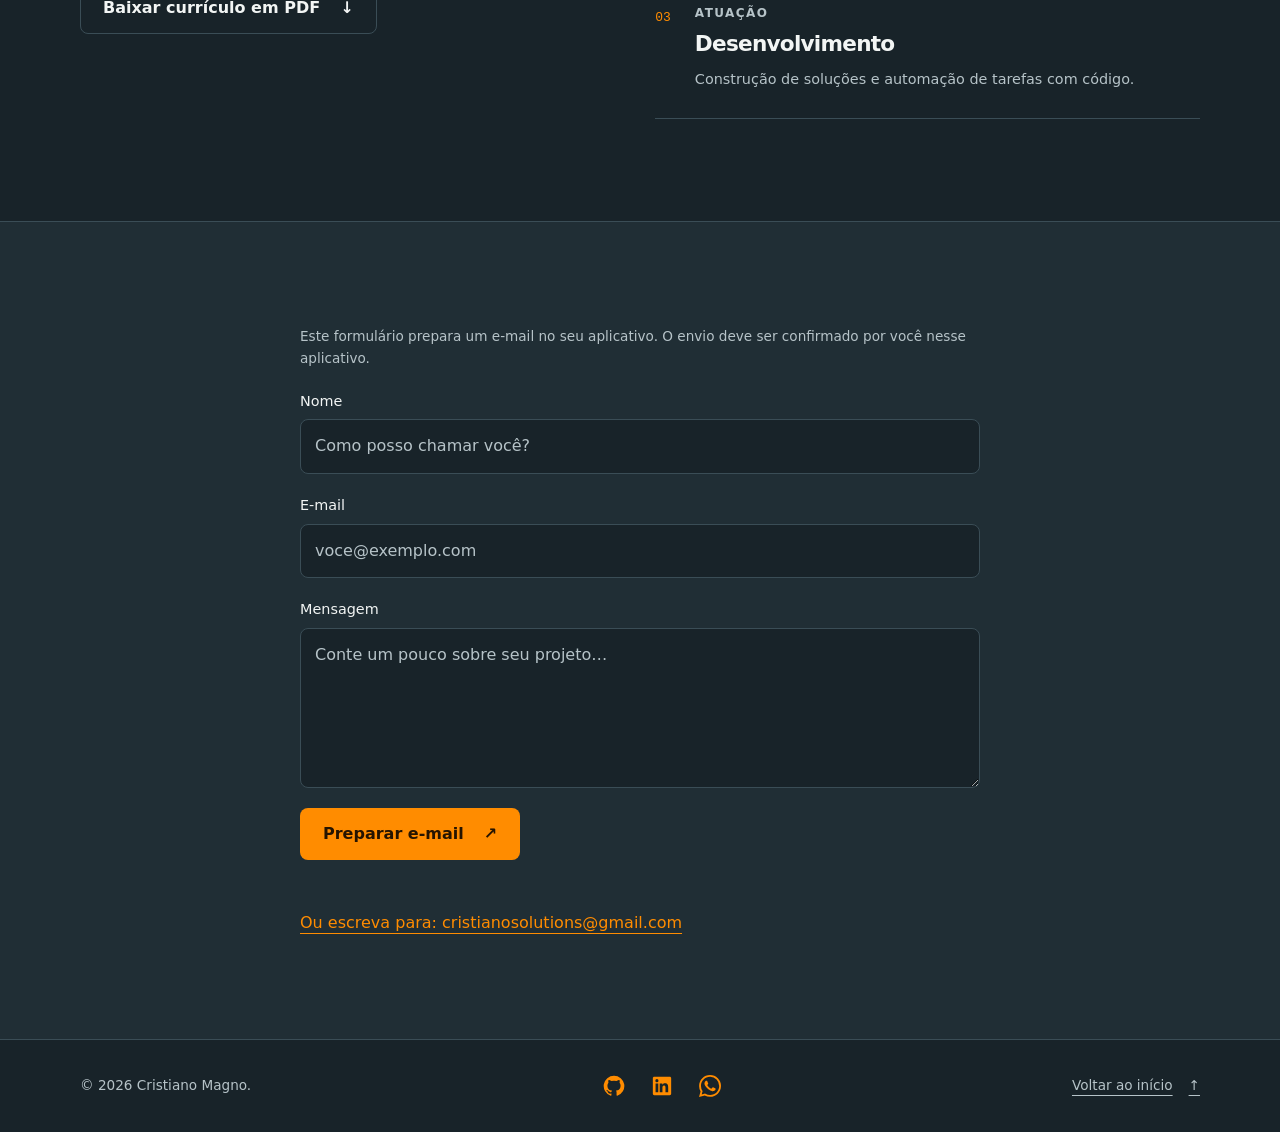
==== commit 1dc0ef86: "Adicionado o menu início no topo da página" ====
--- a/index.html
+++ b/index.html
@@ -8,12 +8,12 @@
       content="Cristiano Magno: graduado em ADS pela UNIFOR, com experiência em suporte, infraestrutura de TI e desenvolvimento. Conheça meus projetos e currículo."
     />
     <meta name="theme-color" content="#182329" />
-    <title>Cristiano Magno | TI e Desenvolvimento</title>
+    <title>Cristiano Magno | Portfólio</title>
     <link rel="canonical" href="https://cristianomagno.netlify.app/" />
     <meta property="og:type" content="website" />
     <meta property="og:locale" content="pt_BR" />
     <meta property="og:site_name" content="Cristiano Magno" />
-    <meta property="og:title" content="Cristiano Magno | TI e Desenvolvimento" />
+    <meta property="og:title" content="Cristiano Magno | Portfólio" />
     <meta property="og:description" content="Cristiano Magno: graduado em ADS pela UNIFOR, com experiência em suporte, infraestrutura de TI e desenvolvimento. Conheça meus projetos e currículo." />
     <meta property="og:url" content="https://cristianomagno.netlify.app/" />
     <meta property="og:image" content="https://cristianomagno.netlify.app/assets/compartilhamento.jpg" />
@@ -21,7 +21,7 @@
     <meta property="og:image:height" content="630" />
     <meta property="og:image:alt" content="Cristiano Magno — suporte, infraestrutura de TI e desenvolvimento" />
     <meta name="twitter:card" content="summary_large_image" />
-    <meta name="twitter:title" content="Cristiano Magno | TI e Desenvolvimento" />
+    <meta name="twitter:title" content="Cristiano Magno | Portfólio" />
     <meta name="twitter:description" content="Cristiano Magno: graduado em ADS pela UNIFOR, com experiência em suporte, infraestrutura de TI e desenvolvimento. Conheça meus projetos e currículo." />
     <meta name="twitter:image" content="https://cristianomagno.netlify.app/assets/compartilhamento.jpg" />
     <link rel="icon" href="assets/favicon.svg" type="image/svg+xml" />
@@ -43,6 +43,7 @@
           Menu
         </button>
         <ul class="nav-links" id="menu-principal">
+          <li><a href="#inicio">Início</a></li>
           <li><a href="#sobre">Sobre</a></li>
           <li><a href="#projetos">Projetos</a></li>
           <li><a href="#curriculo">Currículo</a></li>
@@ -64,7 +65,7 @@
             </h1>
             <p class="hero-role">Tecnologia que aproxima e resolve.</p>
             <p class="hero-desc">
-              Atuo com suporte, infraestrutura e desenvolvimento, conectando as
+              Atuo como suporte, infraestrutura e desenvolvimento, conectando as
               necessidades de quem usa a tecnologia às soluções que fazem tudo
               funcionar.
             </p>
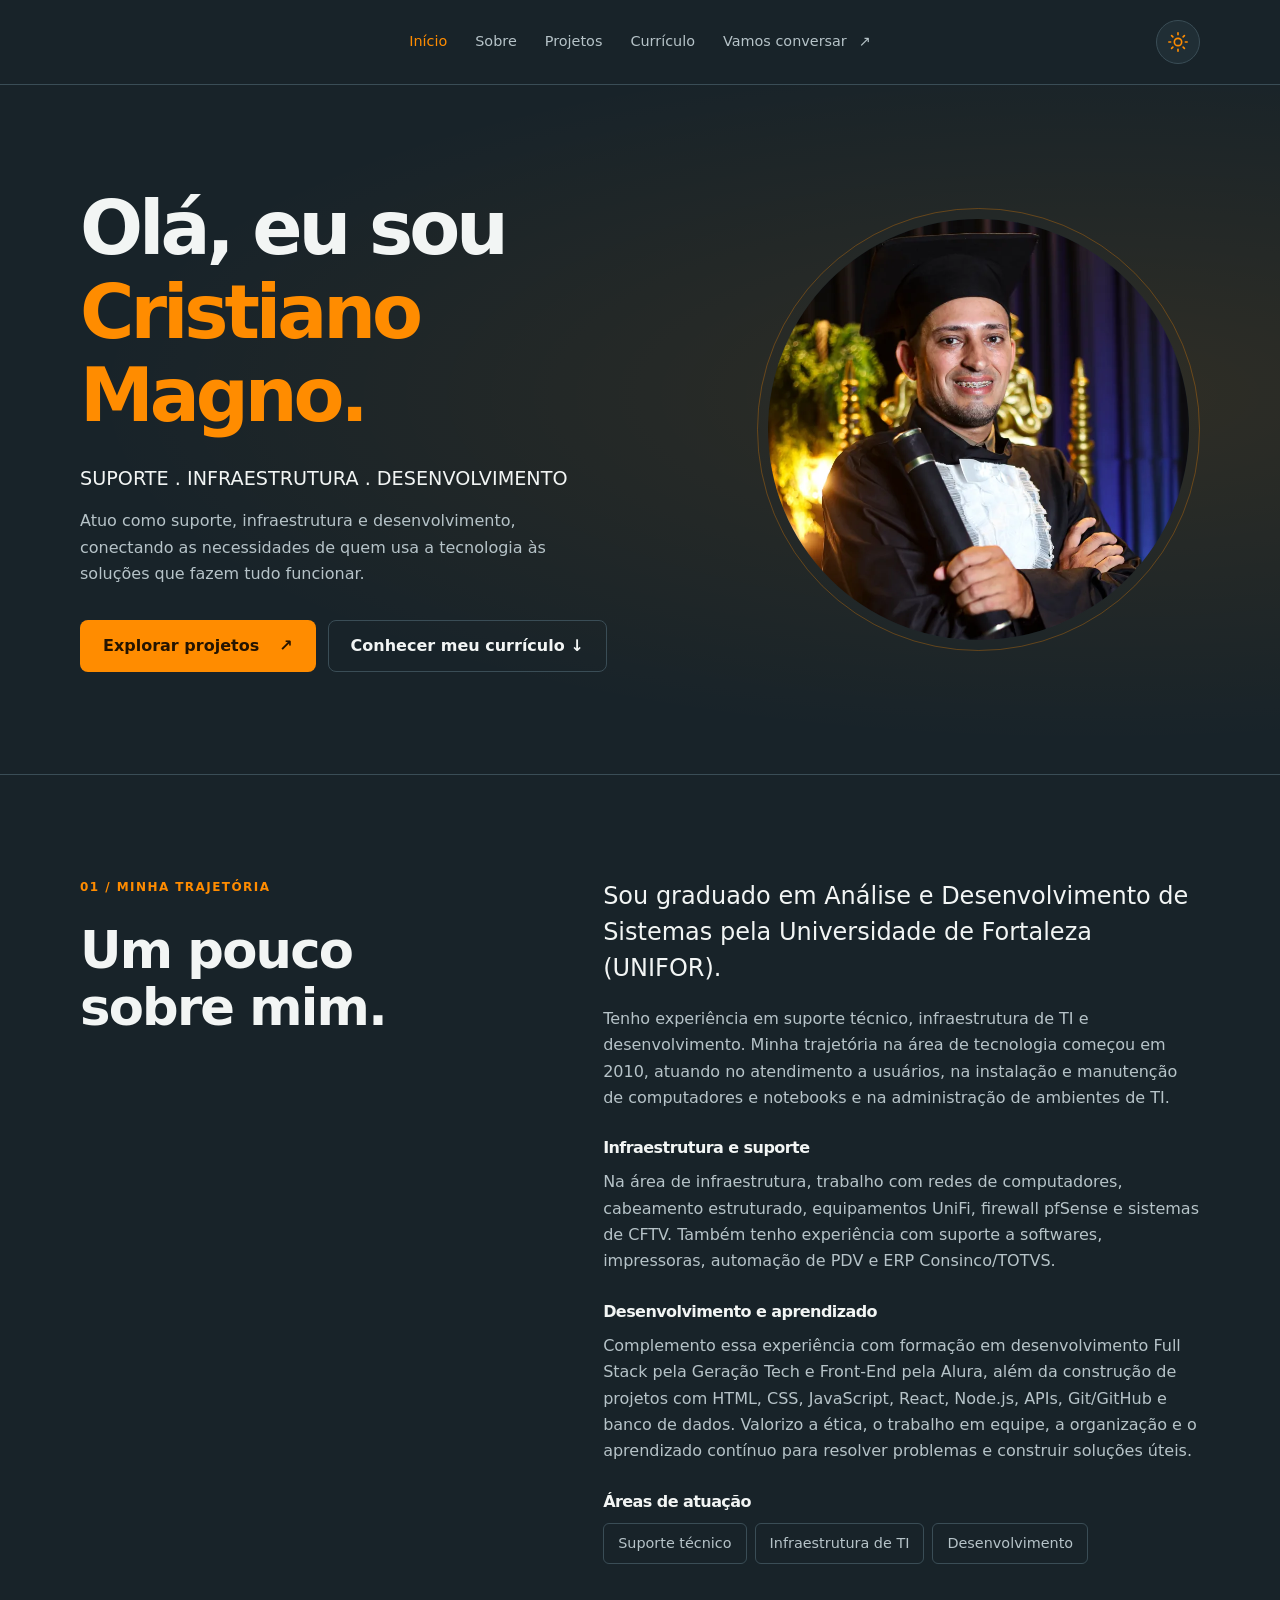
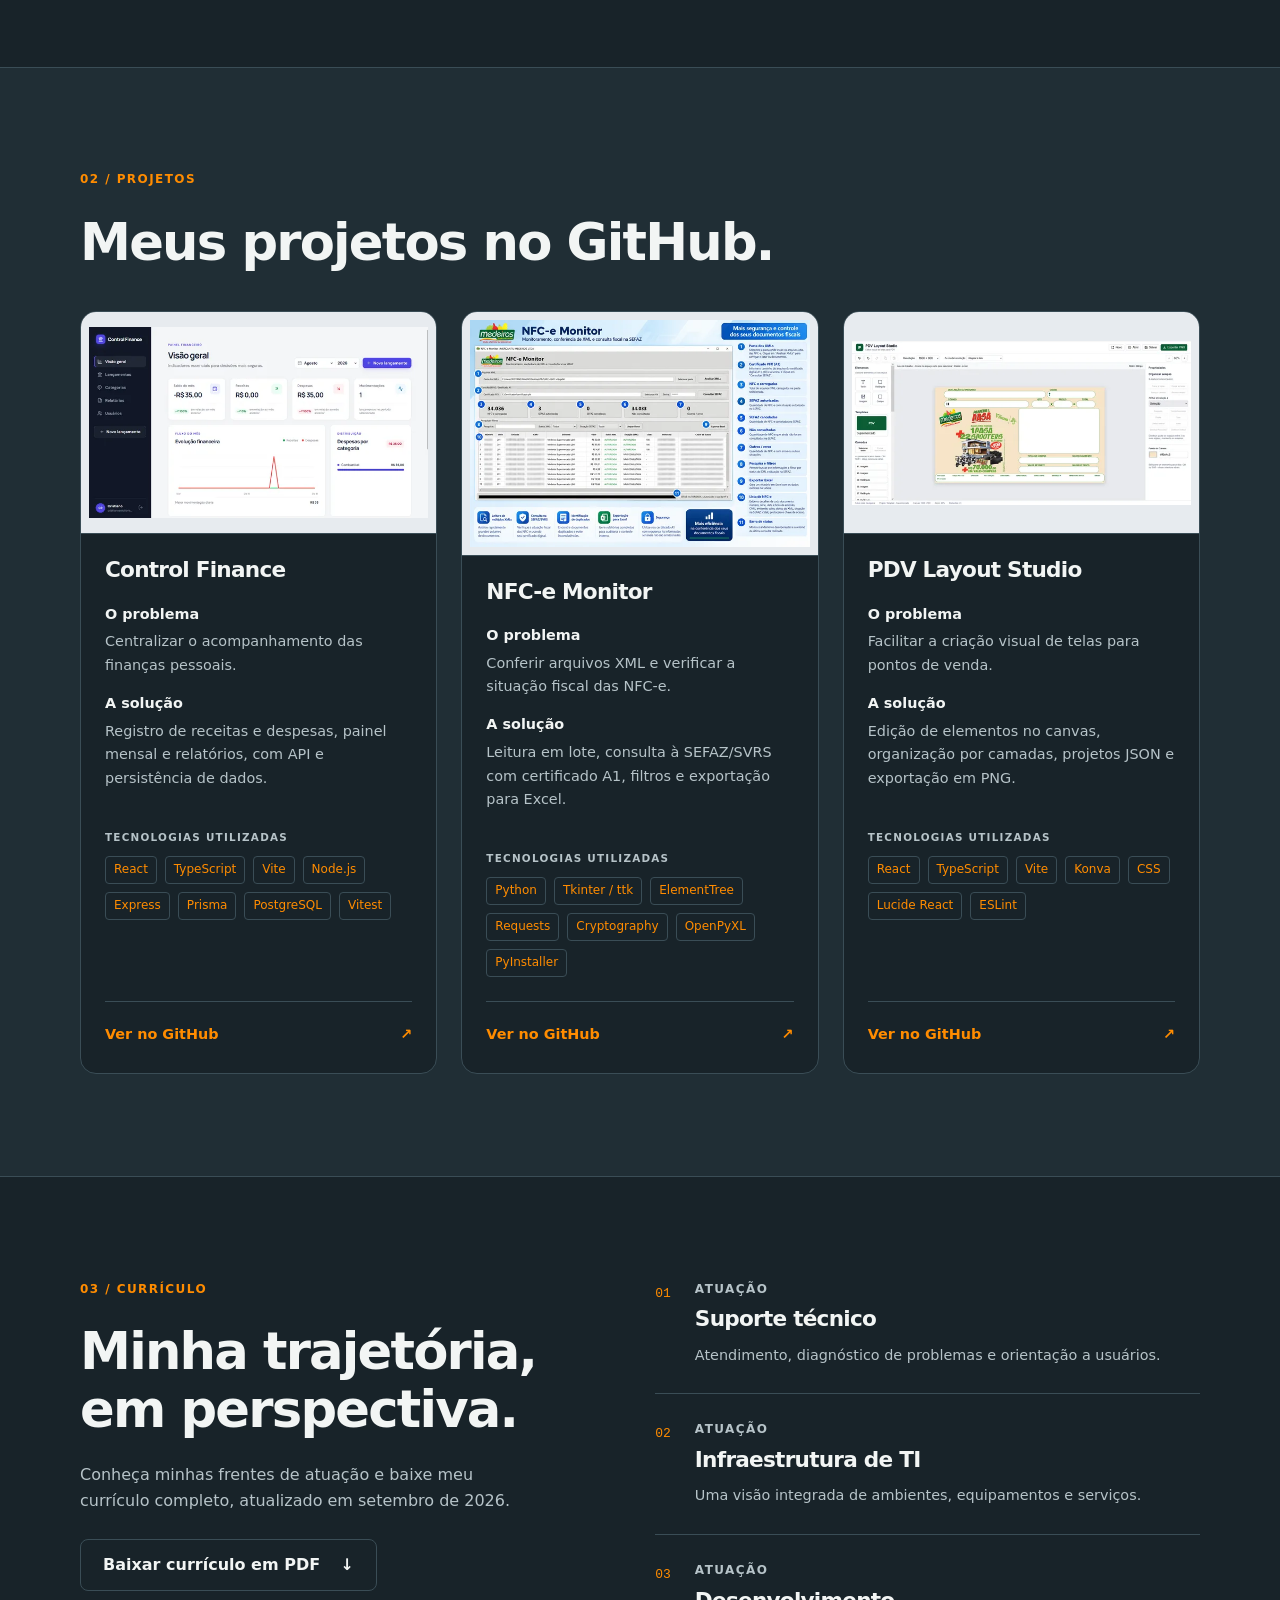
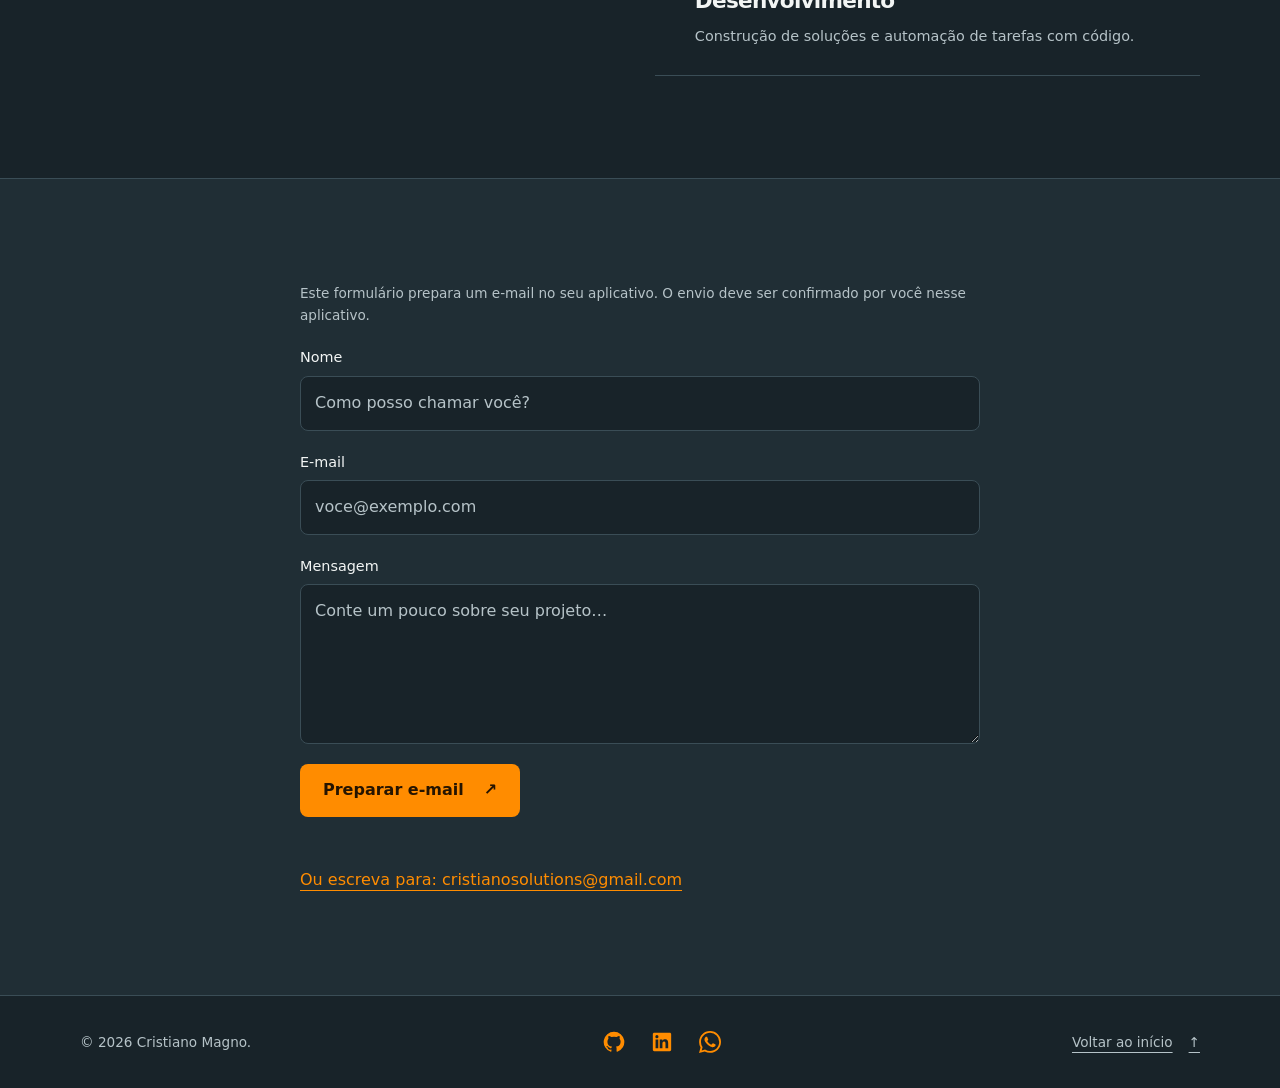
==== commit e345fd3c: "Adiciona alternância entre tema claro e escuro" ====
--- a/index.html
+++ b/index.html
@@ -25,6 +25,7 @@
     <meta name="twitter:description" content="Cristiano Magno: graduado em ADS pela UNIFOR, com experiência em suporte, infraestrutura de TI e desenvolvimento. Conheça meus projetos e currículo." />
     <meta name="twitter:image" content="https://cristianomagno.netlify.app/assets/compartilhamento.jpg" />
     <link rel="icon" href="assets/favicon.svg" type="image/svg+xml" />
+    <script src="theme.js"></script>
     <link rel="stylesheet" href="style.css" />
     <script src="script.js" defer></script>
   </head>
@@ -53,17 +54,20 @@
             >
           </li>
         </ul>
+        <button class="theme-toggle" id="theme-toggle" type="button" aria-label="Ativar tema claro" title="Ativar tema claro" hidden>
+          <svg class="theme-sun" viewBox="0 0 24 24" fill="none" stroke="currentColor" stroke-width="1.8" stroke-linecap="round" aria-hidden="true"><circle cx="12" cy="12" r="4"/><path d="M12 2v2m0 16v2M2 12h2m16 0h2M5 5l1.4 1.4m11.2 11.2L19 19M5 19l1.4-1.4M17.6 6.4 19 5"/></svg>
+          <svg class="theme-moon" viewBox="0 0 24 24" fill="none" stroke="currentColor" stroke-width="1.8" stroke-linecap="round" stroke-linejoin="round" aria-hidden="true"><path d="M20.9 13A9 9 0 0 1 11 3.1 9 9 0 1 0 20.9 13Z"/></svg>
+        </button>
       </nav>
     </header>
     <main id="conteudo" tabindex="-1">
       <section class="hero section" id="inicio" aria-labelledby="titulo-inicio">
         <div class="container hero-inner">
           <div class="hero-text">
-            <p class="eyebrow">Suporte · Infraestrutura · Desenvolvimento</p>
             <h1 id="titulo-inicio">
               Olá, eu sou<br /><span>Cristiano Magno.</span>
             </h1>
-            <p class="hero-role">Tecnologia que aproxima e resolve.</p>
+            <p class="hero-role">SUPORTE . INFRAESTRUTURA . DESENVOLVIMENTO</p>
             <p class="hero-desc">
               Atuo como suporte, infraestrutura e desenvolvimento, conectando as
               necessidades de quem usa a tecnologia às soluções que fazem tudo
@@ -370,7 +374,8 @@
           <a href="https://github.com/cristianosolutions" target="_blank" rel="noopener noreferrer" aria-label="GitHub de Cristiano Magno (abre em nova aba)" title="GitHub"><svg viewBox="0 0 24 24" fill="currentColor" aria-hidden="true" focusable="false"><path d="M12 .75a11.25 11.25 0 0 0-3.558 21.923c.563.104.77-.244.77-.542 0-.267-.01-.975-.015-1.914-3.13.68-3.79-1.51-3.79-1.51-.512-1.3-1.25-1.646-1.25-1.646-1.022-.699.077-.684.077-.684 1.13.08 1.725 1.16 1.725 1.16 1.005 1.723 2.637 1.225 3.28.937.103-.729.393-1.225.715-1.507-2.498-.284-5.124-1.249-5.124-5.562 0-1.229.44-2.233 1.16-3.02-.116-.284-.503-1.428.11-2.977 0 0 .945-.303 3.095 1.154a10.79 10.79 0 0 1 5.635 0c2.148-1.457 3.09-1.154 3.09-1.154.616 1.549.229 2.693.113 2.977.723.787 1.158 1.791 1.158 3.02 0 4.324-2.63 5.275-5.136 5.553.404.349.764 1.037.764 2.089 0 1.508-.014 2.725-.014 3.094 0 .3.203.651.775.54A11.252 11.252 0 0 0 12 .75Z"/></svg></a>
           <a href="https://www.linkedin.com/in/cristianosolutions" target="_blank" rel="noopener noreferrer" aria-label="LinkedIn de Cristiano Magno (abre em nova aba)" title="LinkedIn"><svg viewBox="0 0 24 24" fill="currentColor" aria-hidden="true" focusable="false"><path d="M20.45 2H3.55C2.69 2 2 2.68 2 3.52v16.96c0 .84.69 1.52 1.55 1.52h16.9c.86 0 1.55-.68 1.55-1.52V3.52c0-.84-.69-1.52-1.55-1.52ZM7.93 18.75H4.98V9.2h2.95v9.55ZM6.45 7.9a1.71 1.71 0 1 1 0-3.42 1.71 1.71 0 0 1 0 3.42Zm12.3 10.85H15.8v-4.64c0-1.1-.02-2.52-1.54-2.52-1.54 0-1.78 1.2-1.78 2.44v4.72H9.53V9.2h2.83v1.3h.04c.39-.74 1.36-1.53 2.8-1.53 3 0 3.55 1.97 3.55 4.53v5.25Z"/></svg></a>
           <a href="https://wa.me/5585996805634" target="_blank" rel="noopener noreferrer" aria-label="Conversar com Cristiano Magno no WhatsApp (abre em nova aba)" title="WhatsApp"><svg viewBox="0 0 24 24" fill="currentColor" aria-hidden="true" focusable="false"><path d="M20.52 3.48A11.9 11.9 0 0 0 12.05 0C5.47 0 .11 5.35.1 11.93a11.9 11.9 0 0 0 1.6 5.97L0 24l6.25-1.64a11.94 11.94 0 0 0 5.8 1.48h.01c6.58 0 11.93-5.35 11.94-11.93a11.86 11.86 0 0 0-3.48-8.43ZM12.06 21.82a9.9 9.9 0 0 1-5.04-1.38l-.36-.21-3.71.97.99-3.62-.24-.37a9.88 9.88 0 0 1-1.52-5.28c0-5.47 4.46-9.92 9.93-9.92a9.85 9.85 0 0 1 7.02 2.91 9.86 9.86 0 0 1 2.9 7.02c0 5.47-4.45 9.92-9.97 9.88Zm5.44-7.42c-.3-.15-1.77-.87-2.04-.97-.28-.1-.48-.15-.68.15-.2.3-.77.97-.94 1.17-.17.2-.35.22-.65.07-.3-.15-1.26-.46-2.4-1.48-.89-.8-1.49-1.78-1.66-2.08-.18-.3-.02-.46.13-.61.13-.13.3-.35.45-.52.15-.18.2-.3.3-.5.1-.2.05-.38-.02-.53-.08-.15-.68-1.62-.93-2.22-.24-.58-.49-.5-.68-.51h-.57c-.2 0-.53.08-.8.38-.28.3-1.05 1.02-1.05 2.49s1.07 2.89 1.22 3.09c.15.2 2.11 3.22 5.11 4.51.71.31 1.27.49 1.7.63.72.23 1.38.2 1.9.12.58-.09 1.77-.72 2.02-1.42.25-.7.25-1.3.18-1.42-.08-.13-.28-.2-.58-.35Z"/></svg></a>
-        </nav>
+
+      </nav>
         <a href="#inicio">Voltar ao início <span aria-hidden="true">↑</span></a>
       </div>
     </footer>
--- a/style.css
+++ b/style.css
@@ -10,141 +10,625 @@
   --radius: 16px;
   --max-width: 1120px;
 }
-* { box-sizing: border-box; }
-html { scroll-behavior: smooth; scroll-padding-top: 100px; }
-body { margin: 0; background: var(--bg); color: var(--text); font-family: "Segoe UI", system-ui, sans-serif; line-height: 1.65; }
-h1, h2, h3, p, ul, figure, dl, dd { margin: 0; }
-a { color: inherit; text-underline-offset: 5px; }
-button, input, textarea { font: inherit; }
-button { cursor: pointer; }
-img { display: block; max-width: 100%; height: auto; }
-a, p, h1, h2, h3, dd { overflow-wrap: anywhere; }
-:focus-visible { outline: 3px solid var(--accent); outline-offset: 5px; }
-[hidden] { display: none !important; }
-.container { width: min(100% - 48px, var(--max-width)); margin-inline: auto; }
-.section { padding-block: clamp(64px, 8vw, 104px); }
-section { scroll-margin-top: 20px; }
-h1, h2, h3 { line-height: 1.12; letter-spacing: -.035em; text-wrap: balance; }
-h2 { font-size: clamp(2.25rem, 4vw, 3.5rem); font-weight: 600; }
-h3 { font-size: 1.35rem; }
-.eyebrow, .small-label { font-size: .75rem; letter-spacing: .12em; text-transform: uppercase; font-weight: 650; }
-.eyebrow { color: var(--accent); margin-bottom: 24px; }
-.small-label { color: var(--muted); }
-.skip-link { position: fixed; top: 12px; left: 12px; z-index: 100; padding: 12px 20px; background: var(--accent); color: var(--bg); transform: translateY(-160%); }
-.skip-link:focus { transform: translateY(0); }
+* {
+  box-sizing: border-box;
+}
+html {
+  scroll-behavior: smooth;
+  scroll-padding-top: 100px;
+}
+body {
+  margin: 0;
+  background: var(--bg);
+  color: var(--text);
+  font-family: "Segoe UI", system-ui, sans-serif;
+  line-height: 1.65;
+}
+h1,
+h2,
+h3,
+p,
+ul,
+figure,
+dl,
+dd {
+  margin: 0;
+}
+a {
+  color: inherit;
+  text-underline-offset: 5px;
+}
+button,
+input,
+textarea {
+  font: inherit;
+}
+button {
+  cursor: pointer;
+}
+img {
+  display: block;
+  max-width: 100%;
+  height: auto;
+}
+a,
+p,
+h1,
+h2,
+h3,
+dd {
+  overflow-wrap: anywhere;
+}
+:focus-visible {
+  outline: 3px solid var(--accent);
+  outline-offset: 5px;
+}
+[hidden] {
+  display: none !important;
+}
+.container {
+  width: min(100% - 48px, var(--max-width));
+  margin-inline: auto;
+}
+.section {
+  padding-block: clamp(64px, 8vw, 104px);
+}
+section {
+  scroll-margin-top: 20px;
+}
+h1,
+h2,
+h3 {
+  line-height: 1.12;
+  letter-spacing: -0.035em;
+  text-wrap: balance;
+}
+h2 {
+  font-size: clamp(2.25rem, 4vw, 3.5rem);
+  font-weight: 600;
+}
+h3 {
+  font-size: 1.35rem;
+}
+.eyebrow,
+.small-label {
+  font-size: 0.75rem;
+  letter-spacing: 0.12em;
+  text-transform: uppercase;
+  font-weight: 650;
+}
+.eyebrow {
+  color: var(--accent);
+  margin-bottom: 24px;
+}
+.small-label {
+  color: var(--muted);
+}
+.skip-link {
+  position: fixed;
+  top: 12px;
+  left: 12px;
+  z-index: 100;
+  padding: 12px 20px;
+  background: var(--accent);
+  color: var(--bg);
+  transform: translateY(-160%);
+}
+.skip-link:focus {
+  transform: translateY(0);
+}
 
 /* Navegação */
-.site-header { position: sticky; top: 0; z-index: 50; background: var(--bg); border-bottom: 1px solid var(--border); }
-.nav { min-height: 84px; display: flex; justify-content: center; align-items: center; gap: 24px; }
-.nav-links { display: flex; align-items: center; justify-content: center; gap: 28px; padding: 0; list-style: none; }
-.nav-links a { display: inline-flex; align-items: center; min-height: 44px; gap: 12px; text-decoration: none; color: var(--muted); font-size: .9rem; }
-.nav-links a:hover, .nav-links a[aria-current] { color: var(--accent); }
-.menu-toggle { min-height: 44px; padding: 8px 16px; border: 1px solid var(--border); border-radius: 8px; background: var(--surface); color: var(--text); }
+.site-header {
+  position: sticky;
+  top: 0;
+  z-index: 50;
+  background: var(--bg);
+  border-bottom: 1px solid var(--border);
+}
+.nav {
+  min-height: 84px;
+  display: flex;
+  justify-content: center;
+  align-items: center;
+  gap: 24px;
+}
+.nav-links {
+  display: flex;
+  align-items: center;
+  justify-content: center;
+  gap: 28px;
+  padding: 0;
+  list-style: none;
+}
+.nav-links a {
+  display: inline-flex;
+  align-items: center;
+  min-height: 44px;
+  gap: 12px;
+  text-decoration: none;
+  color: var(--muted);
+  font-size: 0.9rem;
+}
+.nav-links a:hover,
+.nav-links a[aria-current] {
+  color: var(--accent);
+}
+.menu-toggle {
+  min-height: 44px;
+  padding: 8px 16px;
+  border: 1px solid var(--border);
+  border-radius: 8px;
+  background: var(--surface);
+  color: var(--text);
+}
 
 /* Apresentação */
-.hero { border-bottom: 1px solid var(--border); background: radial-gradient(ellipse at 85% 45%, #ff8c001a, transparent 65%); }
-.hero-inner { display: grid; grid-template-columns: 1.35fr 1fr; align-items: center; gap: 80px; }
-.hero h1 { font-size: clamp(3rem, 5.8vw, 5rem); font-weight: 650; letter-spacing: -.055em; }
-.hero h1 span { color: var(--accent); }
-.hero .eyebrow { font-size: .68rem; }
-.hero-role { margin-top: 26px; font-size: 1.25rem; }
-.hero-desc { color: var(--muted); max-width: 48ch; margin-top: 14px; }
-.hero-actions { display: flex; flex-wrap: wrap; gap: 12px; margin-top: 32px; }
-.btn { display: inline-flex; align-items: center; justify-content: center; gap: 20px; min-height: 48px; padding: 12px 22px; border: 1px solid transparent; border-radius: 8px; font-weight: 650; text-decoration: none; transition: background .2s, border-color .2s; }
-.btn-primary { background: var(--accent); color: #251400; }
-.btn-primary:hover { background: #ffad42; }
-.btn-outline { background: transparent; border-color: var(--border); color: var(--text); }
-.btn-outline:hover { border-color: var(--accent); }
-.btn:disabled { opacity: .55; cursor: not-allowed; }
-.portrait { width: 100%; }
-.portrait-frame { padding: 10px; border: 1px solid #ff8c004d; border-radius: 50%; overflow: hidden; }
-.portrait img { width: 100%; height: auto; aspect-ratio: 1; object-fit: cover; object-position: 50% 25%; border-radius: 50%; background: var(--surface); }
+.hero {
+  border-bottom: 1px solid var(--border);
+  background: radial-gradient(ellipse at 85% 45%, #ff8c001a, transparent 65%);
+}
+.hero-inner {
+  display: grid;
+  grid-template-columns: 1.35fr 1fr;
+  align-items: center;
+  gap: 80px;
+}
+.hero h1 {
+  font-size: clamp(3rem, 5.8vw, 5rem);
+  font-weight: 650;
+  letter-spacing: -0.055em;
+}
+.hero h1 span {
+  color: var(--accent);
+}
+.hero .eyebrow {
+  font-size: 0.68rem;
+}
+.hero-role {
+  margin-top: 26px;
+  font-size: 1.20rem;
+
+}
+.hero-desc {
+  color: var(--muted);
+  max-width: 48ch;
+  margin-top: 14px;
+}
+.hero-actions {
+  display: flex;
+  flex-wrap: wrap;
+  gap: 12px;
+  margin-top: 32px;
+}
+.btn {
+  display: inline-flex;
+  align-items: center;
+  justify-content: center;
+  gap: 20px;
+  min-height: 48px;
+  padding: 12px 22px;
+  border: 1px solid transparent;
+  border-radius: 8px;
+  font-weight: 650;
+  text-decoration: none;
+  transition:
+    background 0.2s,
+    border-color 0.2s;
+}
+.btn-primary {
+  background: var(--accent);
+  color: #251400;
+}
+.btn-primary:hover {
+  background: #ffad42;
+}
+.btn-outline {
+  background: transparent;
+  border-color: var(--border);
+  color: var(--text);
+}
+.btn-outline:hover {
+  border-color: var(--accent);
+}
+.btn:disabled {
+  opacity: 0.55;
+  cursor: not-allowed;
+}
+.portrait {
+  width: 100%;
+}
+.portrait-frame {
+  padding: 10px;
+  border: 1px solid #ff8c004d;
+  border-radius: 50%;
+  overflow: hidden;
+}
+.portrait img {
+  width: 100%;
+  height: auto;
+  aspect-ratio: 1;
+  object-fit: cover;
+  object-position: 50% 25%;
+  border-radius: 50%;
+  background: var(--surface);
+}
 
 /* Sobre e formação */
-.about-content h3 { font-size: 1rem; margin: 28px 0 12px; }
-.skill-list { display: flex; flex-wrap: wrap; gap: 8px; list-style: none; padding: 0; }
-.skill-list li { padding: 8px 14px; border: 1px solid var(--border); border-radius: 6px; color: var(--muted); font-size: .9rem; }
-.about-grid { display: grid; grid-template-columns: 1fr 1.3fr; gap: 64px; }
-.about-content > p { color: var(--muted); margin-bottom: 20px; }
-.about-content .lead { color: var(--text); font-size: 1.5rem; line-height: 1.5; }
+.about-content h3 {
+  font-size: 1rem;
+  margin: 28px 0 12px;
+}
+.skill-list {
+  display: flex;
+  flex-wrap: wrap;
+  gap: 8px;
+  list-style: none;
+  padding: 0;
+}
+.skill-list li {
+  padding: 8px 14px;
+  border: 1px solid var(--border);
+  border-radius: 6px;
+  color: var(--muted);
+  font-size: 0.9rem;
+}
+.about-grid {
+  display: grid;
+  grid-template-columns: 1fr 1.3fr;
+  gap: 64px;
+}
+.about-content > p {
+  color: var(--muted);
+  margin-bottom: 20px;
+}
+.about-content .lead {
+  color: var(--text);
+  font-size: 1.5rem;
+  line-height: 1.5;
+}
 
 /* Projetos */
-.section-alt { background: var(--surface); border-block: 1px solid var(--border); }
-.section-heading { margin-bottom: 40px; }
-.projects-grid { display: grid; grid-template-columns: repeat(3, minmax(0, 1fr)); gap: 24px; }
-.project-card { border: 1px solid var(--border); border-radius: var(--radius); overflow: hidden; background: var(--bg); transition: transform .2s, border-color .2s; }
-.project-card:hover { border-color: #ff8c0070; }
-.github-card { display: flex; flex-direction: column; }
-.project-screenshot { display: block; aspect-ratio: 16 / 10; padding: 8px; background: #e7ebef; border-bottom: 1px solid var(--border); }
-.project-screenshot img { width: 100%; height: 100%; object-fit: contain; }
-.project-body { padding: 24px; display: flex; flex-direction: column; flex: 1; }
-.project-body h3 { margin-bottom: 20px; }
-.project-context { margin-bottom: 24px; font-size: .9rem; }
-.project-context dt { font-weight: 650; margin-bottom: 4px; }
-.project-context dd { color: var(--muted); margin-bottom: 14px; }
-.technology-label { font-size: .65rem; }
-.project-tags { display: flex; flex-wrap: wrap; gap: 8px; padding: 0; list-style: none; margin: 10px 0 24px; }
-.project-tags li { font-size: .75rem; color: var(--accent); border: 1px solid var(--border); border-radius: 4px; padding: 3px 8px; }
-.github-project-link { display: flex; justify-content: space-between; align-items: center; gap: 16px; min-height: 48px; margin-top: auto; padding-top: 20px; border-top: 1px solid var(--border); color: var(--accent); text-decoration: none; font-weight: 600; font-size: .9rem; }
-.github-project-link:hover { text-decoration: underline; }
+.section-alt {
+  background: var(--surface);
+  border-block: 1px solid var(--border);
+}
+.section-heading {
+  margin-bottom: 40px;
+}
+.projects-grid {
+  display: grid;
+  grid-template-columns: repeat(3, minmax(0, 1fr));
+  gap: 24px;
+}
+.project-card {
+  border: 1px solid var(--border);
+  border-radius: var(--radius);
+  overflow: hidden;
+  background: var(--bg);
+  transition:
+    transform 0.2s,
+    border-color 0.2s;
+}
+.project-card:hover {
+  border-color: #ff8c0070;
+}
+.github-card {
+  display: flex;
+  flex-direction: column;
+}
+.project-screenshot {
+  display: block;
+  aspect-ratio: 16 / 10;
+  padding: 8px;
+  background: #e7ebef;
+  border-bottom: 1px solid var(--border);
+}
+.project-screenshot img {
+  width: 100%;
+  height: 100%;
+  object-fit: contain;
+}
+.project-body {
+  padding: 24px;
+  display: flex;
+  flex-direction: column;
+  flex: 1;
+}
+.project-body h3 {
+  margin-bottom: 20px;
+}
+.project-context {
+  margin-bottom: 24px;
+  font-size: 0.9rem;
+}
+.project-context dt {
+  font-weight: 650;
+  margin-bottom: 4px;
+}
+.project-context dd {
+  color: var(--muted);
+  margin-bottom: 14px;
+}
+.technology-label {
+  font-size: 0.65rem;
+}
+.project-tags {
+  display: flex;
+  flex-wrap: wrap;
+  gap: 8px;
+  padding: 0;
+  list-style: none;
+  margin: 10px 0 24px;
+}
+.project-tags li {
+  font-size: 0.75rem;
+  color: var(--accent);
+  border: 1px solid var(--border);
+  border-radius: 4px;
+  padding: 3px 8px;
+}
+.github-project-link {
+  display: flex;
+  justify-content: space-between;
+  align-items: center;
+  gap: 16px;
+  min-height: 48px;
+  margin-top: auto;
+  padding-top: 20px;
+  border-top: 1px solid var(--border);
+  color: var(--accent);
+  text-decoration: none;
+  font-weight: 600;
+  font-size: 0.9rem;
+}
+.github-project-link:hover {
+  text-decoration: underline;
+}
 
 /* Currículo */
-.resume-grid { display: grid; grid-template-columns: 1fr 1.1fr; gap: 80px; }
-.resume-intro { color: var(--muted); max-width: 43ch; margin: 24px 0; }
-.resume-pending { color: var(--muted); }
-.resume-list article { display: flex; gap: 24px; padding: 26px 0; border-bottom: 1px solid var(--border); }
-.resume-list article:first-child { padding-top: 0; }
-.resume-number { color: var(--accent); font-family: monospace; padding-top: 3px; }
-.resume-list h3 { margin: 8px 0 12px; }
-.resume-list p:last-child { color: var(--muted); font-size: .9rem; }
+.resume-grid {
+  display: grid;
+  grid-template-columns: 1fr 1.1fr;
+  gap: 80px;
+}
+.resume-intro {
+  color: var(--muted);
+  max-width: 43ch;
+  margin: 24px 0;
+}
+.resume-pending {
+  color: var(--muted);
+}
+.resume-list article {
+  display: flex;
+  gap: 24px;
+  padding: 26px 0;
+  border-bottom: 1px solid var(--border);
+}
+.resume-list article:first-child {
+  padding-top: 0;
+}
+.resume-number {
+  color: var(--accent);
+  font-family: monospace;
+  padding-top: 3px;
+}
+.resume-list h3 {
+  margin: 8px 0 12px;
+}
+.resume-list p:last-child {
+  color: var(--muted);
+  font-size: 0.9rem;
+}
 
 /* Contato por aplicativo de e-mail */
-#contato { border-top: 1px solid var(--border); background: var(--surface); }
-.contact-grid { max-width: 680px; }
-.contact-form { display: flex; flex-direction: column; min-width: 0; }
-.form-note { font-size: .85rem; color: var(--muted); margin-bottom: 20px; }
-.contact-form label { margin-bottom: 6px; font-size: .9rem; }
-.contact-form input, .contact-form textarea { width: 100%; padding: 13px 14px; margin-bottom: 20px; border: 1px solid var(--border); border-radius: 8px; background: var(--bg); color: var(--text); }
-.contact-form input::placeholder, .contact-form textarea::placeholder { color: var(--muted); opacity: 1; }
-.contact-form textarea { resize: vertical; min-height: 140px; }
-.contact-form .btn { align-self: start; }
-.form-status { min-height: 1.65em; margin-top: 14px; font-size: .9rem; color: var(--accent); }
-.text-link { display: inline-block; margin-top: 12px; color: var(--accent); }
+#contato {
+  border-top: 1px solid var(--border);
+  background: var(--surface);
+}
+.contact-grid {
+  max-width: 680px;
+}
+.contact-form {
+  display: flex;
+  flex-direction: column;
+  min-width: 0;
+}
+.form-note {
+  font-size: 0.85rem;
+  color: var(--muted);
+  margin-bottom: 20px;
+}
+.contact-form label {
+  margin-bottom: 6px;
+  font-size: 0.9rem;
+}
+.contact-form input,
+.contact-form textarea {
+  width: 100%;
+  padding: 13px 14px;
+  margin-bottom: 20px;
+  border: 1px solid var(--border);
+  border-radius: 8px;
+  background: var(--bg);
+  color: var(--text);
+}
+.contact-form input::placeholder,
+.contact-form textarea::placeholder {
+  color: var(--muted);
+  opacity: 1;
+}
+.contact-form textarea {
+  resize: vertical;
+  min-height: 140px;
+}
+.contact-form .btn {
+  align-self: start;
+}
+.form-status {
+  min-height: 1.65em;
+  margin-top: 14px;
+  font-size: 0.9rem;
+  color: var(--accent);
+}
+.text-link {
+  display: inline-block;
+  margin-top: 12px;
+  color: var(--accent);
+}
 
 /* Rodapé compacto */
-.site-footer { border-top: 1px solid var(--border); padding-block: 24px; color: var(--muted); font-size: .85rem; }
-.footer-inner { display: flex; align-items: center; justify-content: space-between; gap: 20px; flex-wrap: wrap; }
-.footer-inner a { display: inline-flex; align-items: center; min-height: 44px; gap: 16px; }
-.footer-social { display: flex; align-items: center; flex-wrap: wrap; gap: 4px; }
-.footer-social a { justify-content: center; width: 44px; color: var(--accent); border-radius: 8px; }
-.footer-social a:hover { background: #ff8c0015; }
-.footer-social svg { width: 22px; height: 22px; display: block; transition: transform .22s ease, filter .22s ease; }
+.site-footer {
+  border-top: 1px solid var(--border);
+  padding-block: 24px;
+  color: var(--muted);
+  font-size: 0.85rem;
+}
+.footer-inner {
+  display: flex;
+  align-items: center;
+  justify-content: space-between;
+  gap: 20px;
+  flex-wrap: wrap;
+}
+.footer-inner a {
+  display: inline-flex;
+  align-items: center;
+  min-height: 44px;
+  gap: 16px;
+}
+.footer-social {
+  display: flex;
+  align-items: center;
+  flex-wrap: wrap;
+  gap: 4px;
+}
+.footer-social a {
+  justify-content: center;
+  width: 44px;
+  color: var(--accent);
+  border-radius: 8px;
+}
+.footer-social a:hover {
+  background: #ff8c0015;
+}
+.footer-social svg {
+  width: 22px;
+  height: 22px;
+  display: block;
+  transition:
+    transform 0.22s ease,
+    filter 0.22s ease;
+}
 
 /* Telas menores e ampliação do texto */
 @media (max-width: 960px) {
-  .hero-inner { gap: 36px; grid-template-columns: 1.2fr 1fr; }
-  .hero h1 { font-size: clamp(2.8rem, 6vw, 4rem); }
-  .hero-actions .btn { width: 100%; }
-  .about-grid, .resume-grid { gap: 36px; }
-  .projects-grid { grid-template-columns: repeat(2, minmax(0, 1fr)); }
+  .hero-inner {
+    gap: 36px;
+    grid-template-columns: 1.2fr 1fr;
+  }
+  .hero h1 {
+    font-size: clamp(2.8rem, 6vw, 4rem);
+  }
+  .hero-actions .btn {
+    width: 100%;
+  }
+  .about-grid,
+  .resume-grid {
+    gap: 36px;
+  }
+  .projects-grid {
+    grid-template-columns: repeat(2, minmax(0, 1fr));
+  }
 }
 @media (max-width: 640px) {
-  .container { width: calc(100% - 40px); }
-  .nav { min-height: 72px; flex-wrap: wrap; gap: 0 16px; padding-block: 12px; }
-  .nav-links { width: 100%; flex-wrap: wrap; gap: 4px 20px; padding-top: 12px; }
-  .hero-inner, .about-grid, .resume-grid, .projects-grid { grid-template-columns: minmax(0, 1fr); }
-  .hero h1 { font-size: clamp(2.7rem, 11vw, 4rem); }
-  .hero-inner { gap: 40px; }
-  .portrait { margin: 16px auto 0; max-width: 310px; }
-  .hero-actions .btn { width: 100%; }
-  .footer-inner { justify-content: center; gap: 8px 24px; text-align: center; }
-  .footer-inner > p { width: 100%; }
+  .container {
+    width: calc(100% - 40px);
+  }
+  .nav {
+    min-height: 72px;
+    flex-wrap: wrap;
+    gap: 0 16px;
+    padding-block: 12px;
+  }
+  .nav-links {
+    width: 100%;
+    flex-wrap: wrap;
+    gap: 4px 20px;
+    padding-top: 12px;
+  }
+  .hero-inner,
+  .about-grid,
+  .resume-grid,
+  .projects-grid {
+    grid-template-columns: minmax(0, 1fr);
+  }
+  .hero h1 {
+    font-size: clamp(2.7rem, 11vw, 4rem);
+  }
+  .hero-inner {
+    gap: 40px;
+  }
+  .portrait {
+    margin: 16px auto 0;
+    max-width: 310px;
+  }
+  .hero-actions .btn {
+    width: 100%;
+  }
+  .footer-inner {
+    justify-content: center;
+    gap: 8px 24px;
+    text-align: center;
+  }
+  .footer-inner > p {
+    width: 100%;
+  }
 }
 @media (prefers-reduced-motion: no-preference) {
-  .project-card:hover { transform: translateY(-5px); }
-  .footer-social a:hover svg, .footer-social a:focus-visible svg { transform: translateY(-3px) scale(1.12); filter: drop-shadow(0 3px 5px #ff8c0040); }
+  .project-card:hover {
+    transform: translateY(-5px);
+  }
+  .footer-social a:hover svg,
+  .footer-social a:focus-visible svg {
+    transform: translateY(-3px) scale(1.12);
+    filter: drop-shadow(0 3px 5px #ff8c0040);
+  }
 }
 @media (prefers-reduced-motion: reduce) {
-  html { scroll-behavior: auto; }
-  *, *::before, *::after { transition: none !important; animation: none !important; }
+  html {
+    scroll-behavior: auto;
+  }
+  *,
+  *::before,
+  *::after {
+    transition: none !important;
+    animation: none !important;
+  }
+}
+
+/* Alternância de tema: laranja mais escuro sobre superfícies claras. */
+:root[data-theme="light"] {
+  color-scheme: light;
+  --bg: #faf8f5;
+  --surface: #f0ece6;
+  --text: #202b32;
+  --muted: #52616a;
+  --accent: #a94700;
+  --border: #c8c1b8;
+}
+:root[data-theme="light"] .btn-primary { background: #ff8c00; color: #251400; }
+:root[data-theme="light"] .btn-primary:hover { background: #ffad42; }
+.nav { position: relative; padding-inline: 56px; }
+.nav-links { flex-wrap: wrap; }
+.theme-toggle { position: absolute; right: 0; top: 20px; display: inline-flex; justify-content: center; align-items: center; width: 44px; height: 44px; border: 1px solid var(--border); border-radius: 50%; color: var(--accent); background: var(--surface); }
+.theme-toggle:hover { border-color: var(--accent); }
+.theme-toggle svg { width: 22px; height: 22px; }
+.theme-moon { display: none; }
+[data-theme="light"] .theme-sun { display: none; }
+[data-theme="light"] .theme-moon { display: block; }
+@media (max-width: 640px) {
+  .nav { padding-inline: 0; }
+  .theme-toggle { top: 14px; }
 }
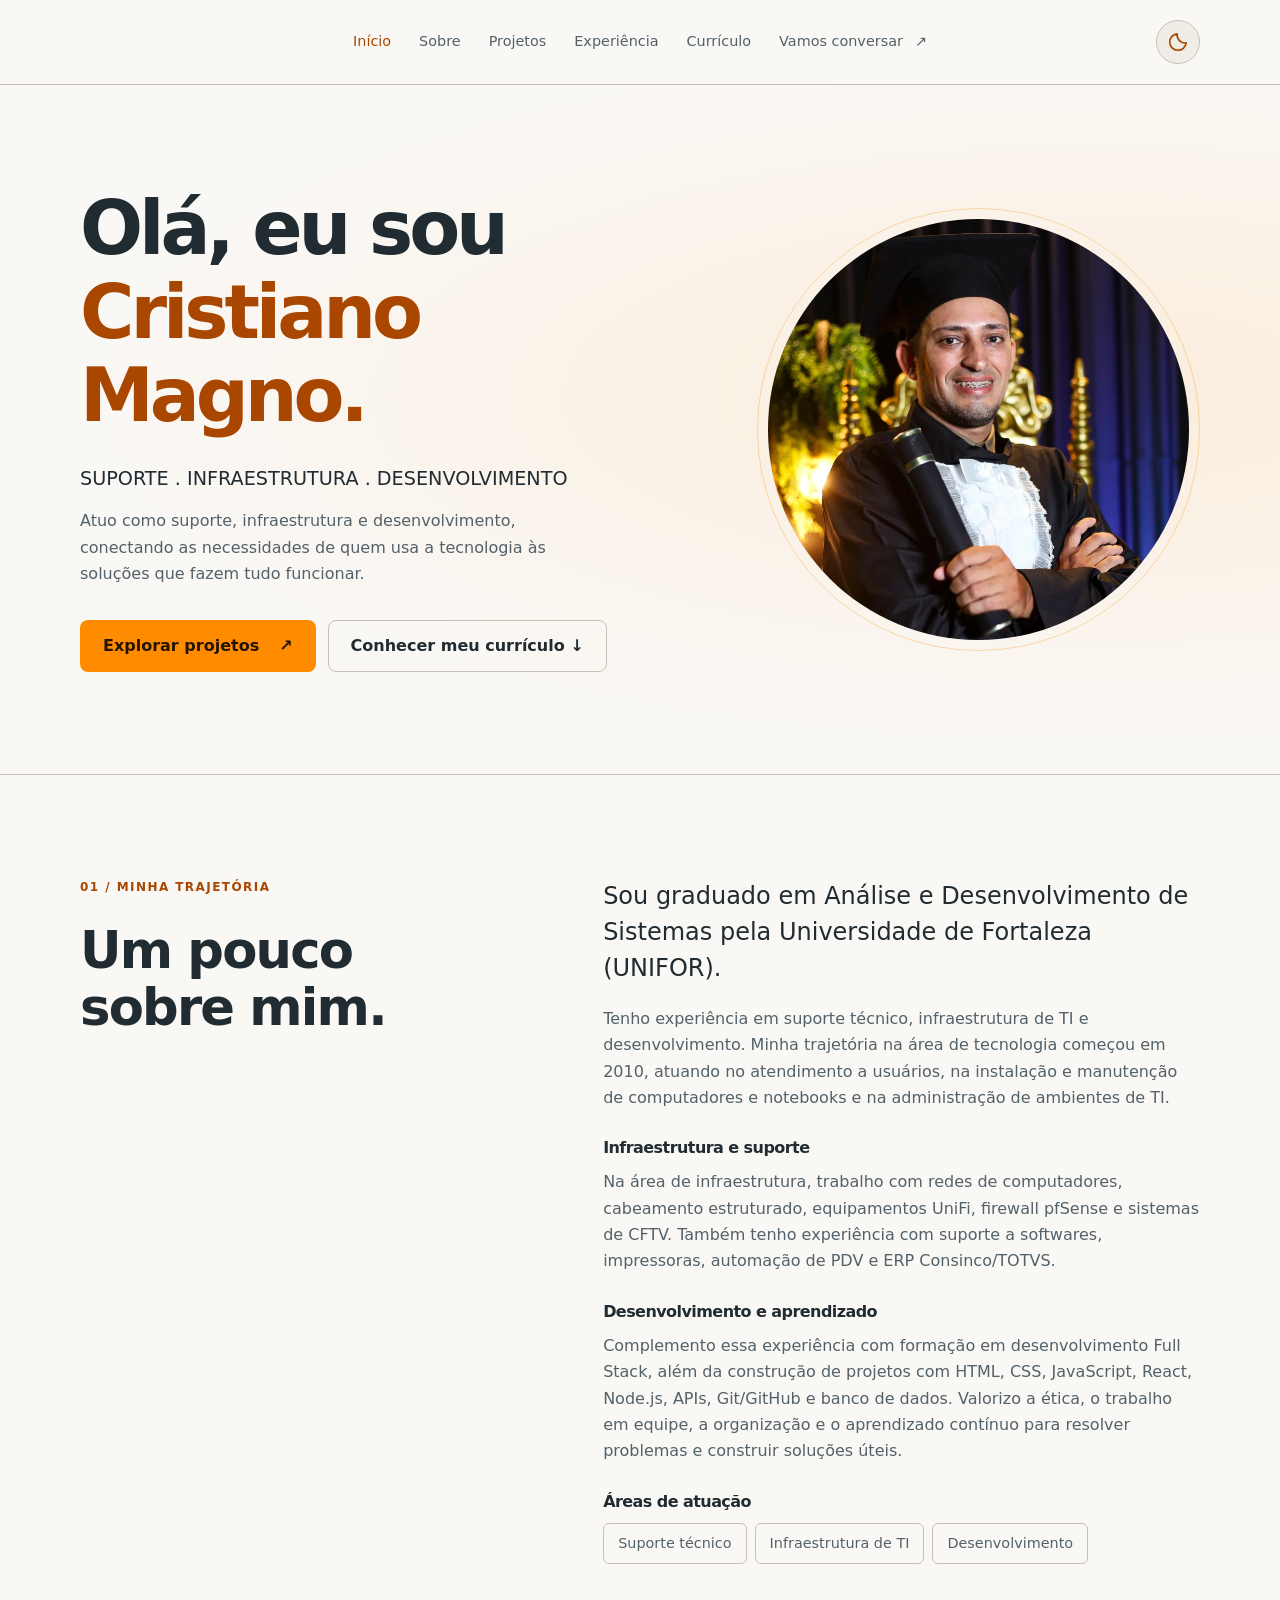
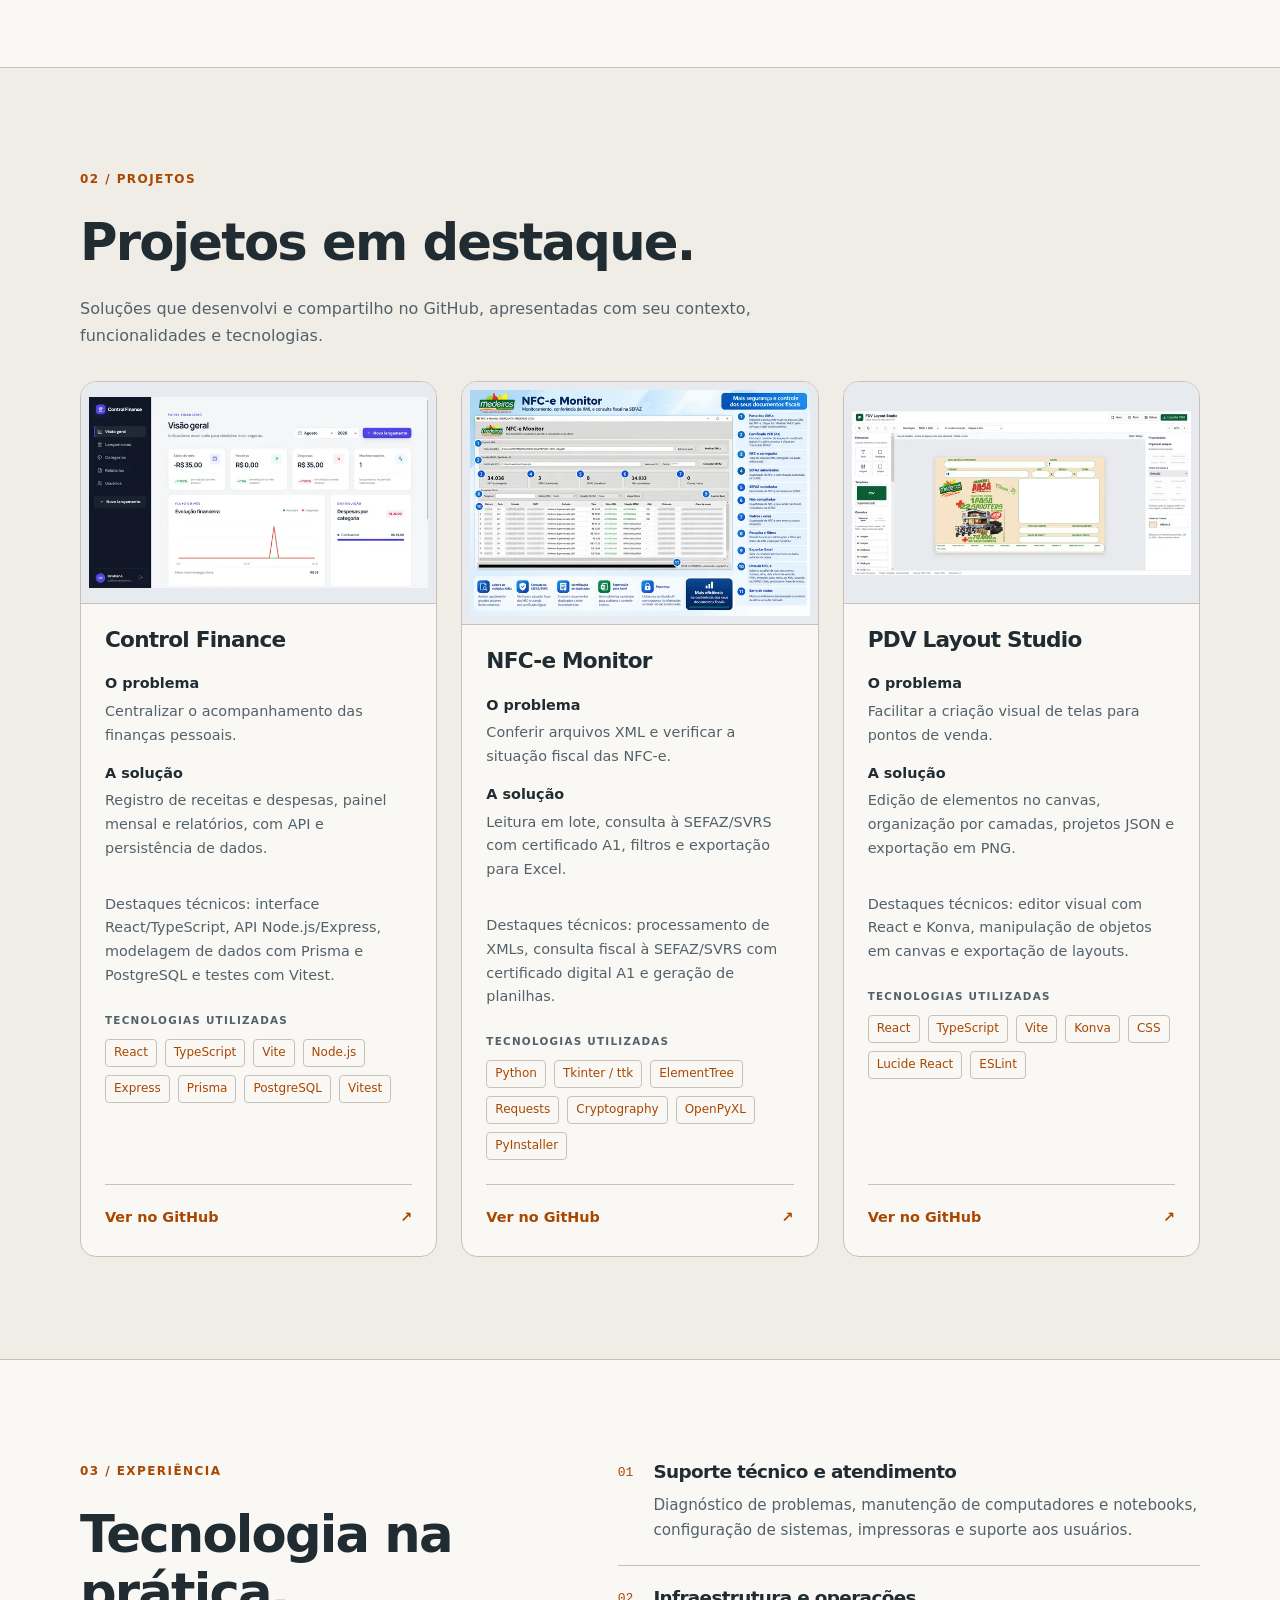
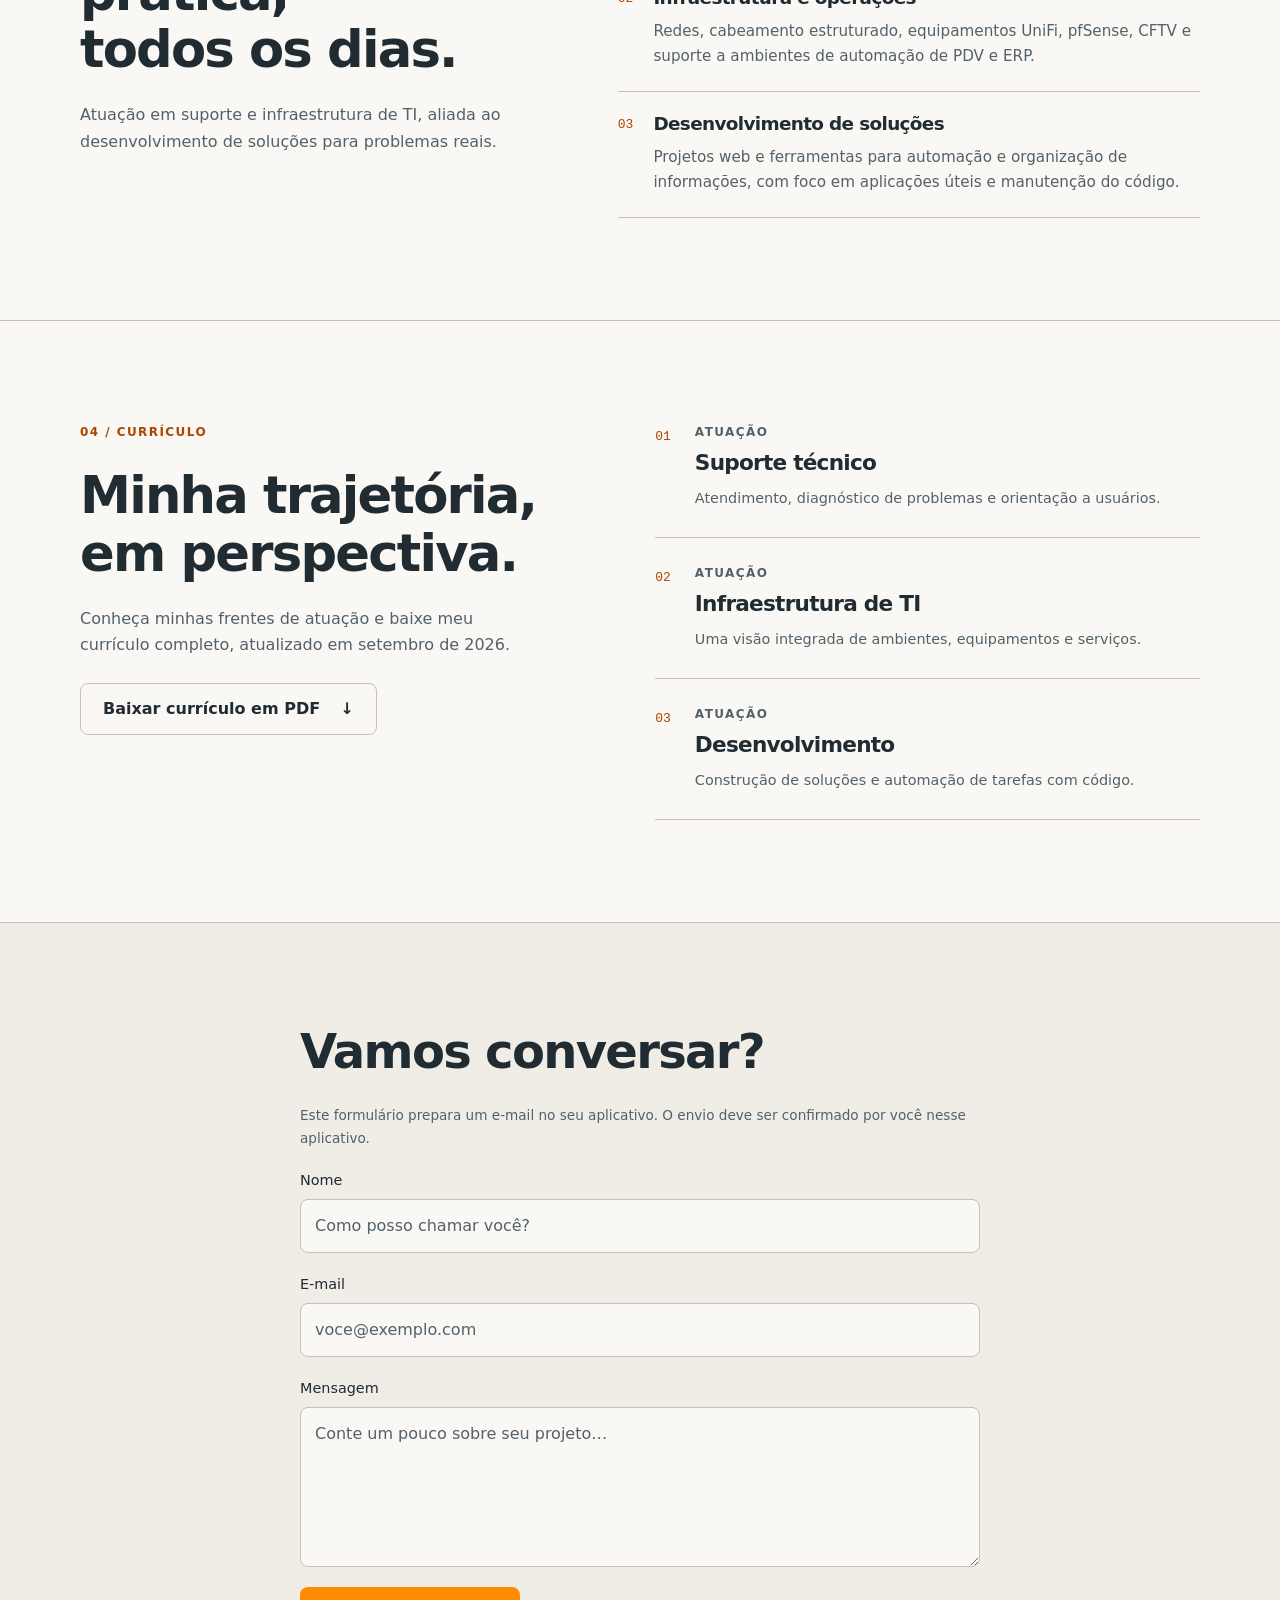
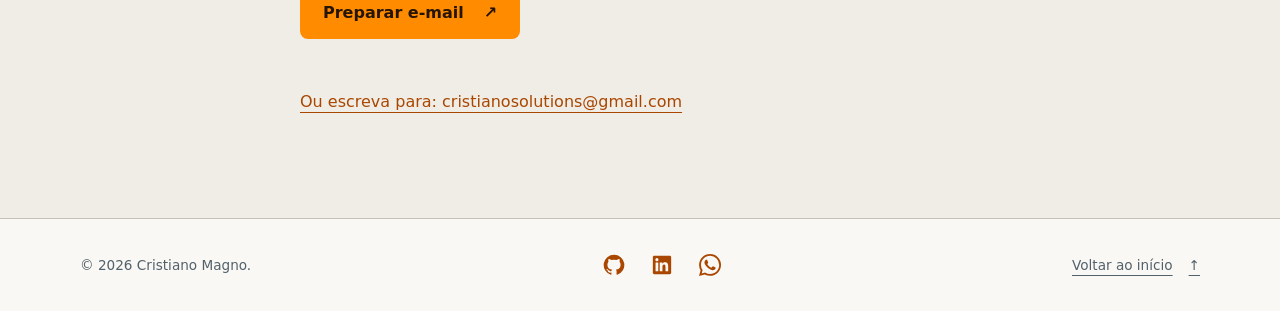
==== commit 0f64816e: "Revisa portfólio e corrige navegação" ====
--- a/index.html
+++ b/index.html
@@ -1,383 +1,239 @@
-<!doctype html>
+<!DOCTYPE html>
+
 <html lang="pt-BR">
-  <head>
-    <meta charset="UTF-8" />
-    <meta name="viewport" content="width=device-width, initial-scale=1" />
-    <meta
-      name="description"
-      content="Cristiano Magno: graduado em ADS pela UNIFOR, com experiência em suporte, infraestrutura de TI e desenvolvimento. Conheça meus projetos e currículo."
-    />
-    <meta name="theme-color" content="#182329" />
-    <title>Cristiano Magno | Portfólio</title>
-    <link rel="canonical" href="https://cristianomagno.netlify.app/" />
-    <meta property="og:type" content="website" />
-    <meta property="og:locale" content="pt_BR" />
-    <meta property="og:site_name" content="Cristiano Magno" />
-    <meta property="og:title" content="Cristiano Magno | Portfólio" />
-    <meta property="og:description" content="Cristiano Magno: graduado em ADS pela UNIFOR, com experiência em suporte, infraestrutura de TI e desenvolvimento. Conheça meus projetos e currículo." />
-    <meta property="og:url" content="https://cristianomagno.netlify.app/" />
-    <meta property="og:image" content="https://cristianomagno.netlify.app/assets/compartilhamento.jpg" />
-    <meta property="og:image:width" content="1200" />
-    <meta property="og:image:height" content="630" />
-    <meta property="og:image:alt" content="Cristiano Magno — suporte, infraestrutura de TI e desenvolvimento" />
-    <meta name="twitter:card" content="summary_large_image" />
-    <meta name="twitter:title" content="Cristiano Magno | Portfólio" />
-    <meta name="twitter:description" content="Cristiano Magno: graduado em ADS pela UNIFOR, com experiência em suporte, infraestrutura de TI e desenvolvimento. Conheça meus projetos e currículo." />
-    <meta name="twitter:image" content="https://cristianomagno.netlify.app/assets/compartilhamento.jpg" />
-    <link rel="icon" href="assets/favicon.svg" type="image/svg+xml" />
-    <script src="theme.js"></script>
-    <link rel="stylesheet" href="style.css" />
-    <script src="script.js" defer></script>
-  </head>
-
-  <body>
-    <a class="skip-link" href="#conteudo">Pular para o conteúdo</a>
-    <header class="site-header">
-      <nav class="nav container" aria-label="Navegação principal">
-        <button
-          class="menu-toggle"
-          type="button"
-          aria-controls="menu-principal"
-          aria-expanded="false"
-          hidden
-        >
-          Menu
-        </button>
-        <ul class="nav-links" id="menu-principal">
-          <li><a href="#inicio">Início</a></li>
-          <li><a href="#sobre">Sobre</a></li>
-          <li><a href="#projetos">Projetos</a></li>
-          <li><a href="#curriculo">Currículo</a></li>
-          <li>
-            <a href="#contato"
-              >Vamos conversar <span aria-hidden="true">↗</span></a
-            >
-          </li>
-        </ul>
-        <button class="theme-toggle" id="theme-toggle" type="button" aria-label="Ativar tema claro" title="Ativar tema claro" hidden>
-          <svg class="theme-sun" viewBox="0 0 24 24" fill="none" stroke="currentColor" stroke-width="1.8" stroke-linecap="round" aria-hidden="true"><circle cx="12" cy="12" r="4"/><path d="M12 2v2m0 16v2M2 12h2m16 0h2M5 5l1.4 1.4m11.2 11.2L19 19M5 19l1.4-1.4M17.6 6.4 19 5"/></svg>
-          <svg class="theme-moon" viewBox="0 0 24 24" fill="none" stroke="currentColor" stroke-width="1.8" stroke-linecap="round" stroke-linejoin="round" aria-hidden="true"><path d="M20.9 13A9 9 0 0 1 11 3.1 9 9 0 1 0 20.9 13Z"/></svg>
-        </button>
-      </nav>
-    </header>
-    <main id="conteudo" tabindex="-1">
-      <section class="hero section" id="inicio" aria-labelledby="titulo-inicio">
-        <div class="container hero-inner">
-          <div class="hero-text">
-            <h1 id="titulo-inicio">
-              Olá, eu sou<br /><span>Cristiano Magno.</span>
-            </h1>
-            <p class="hero-role">SUPORTE . INFRAESTRUTURA . DESENVOLVIMENTO</p>
-            <p class="hero-desc">
+<head>
+<meta charset="utf-8"/>
+<meta content="width=device-width, initial-scale=1" name="viewport"/>
+<meta content="Cristiano Magno: graduado em ADS pela UNIFOR, com experiência em suporte, infraestrutura de TI e desenvolvimento. Conheça meus projetos e currículo." name="description"/>
+<meta content="#182329" name="theme-color"/>
+<title>Cristiano Magno | Portfólio</title>
+<link href="https://cristianomagno.netlify.app/" rel="canonical"/>
+<meta content="website" property="og:type"/>
+<meta content="pt_BR" property="og:locale"/>
+<meta content="Cristiano Magno" property="og:site_name"/>
+<meta content="Cristiano Magno | Portfólio" property="og:title"/>
+<meta content="Cristiano Magno: graduado em ADS pela UNIFOR, com experiência em suporte, infraestrutura de TI e desenvolvimento. Conheça meus projetos e currículo." property="og:description"/>
+<meta content="https://cristianomagno.netlify.app/" property="og:url"/>
+<meta content="https://cristianomagno.netlify.app/assets/compartilhamento.jpg" property="og:image"/>
+<meta content="1200" property="og:image:width"/>
+<meta content="630" property="og:image:height"/>
+<meta content="Cristiano Magno — suporte, infraestrutura de TI e desenvolvimento" property="og:image:alt"/>
+<meta content="summary_large_image" name="twitter:card"/>
+<meta content="Cristiano Magno | Portfólio" name="twitter:title"/>
+<meta content="Cristiano Magno: graduado em ADS pela UNIFOR, com experiência em suporte, infraestrutura de TI e desenvolvimento. Conheça meus projetos e currículo." name="twitter:description"/>
+<meta content="https://cristianomagno.netlify.app/assets/compartilhamento.jpg" name="twitter:image"/>
+<link href="assets/favicon.svg" rel="icon" type="image/svg+xml"/>
+<script src="theme.js"></script>
+<link href="style.css" rel="stylesheet"/>
+<script defer="" src="script.js"></script>
+</head>
+<body>
+<a class="skip-link" href="#conteudo">Pular para o conteúdo</a>
+<header class="site-header">
+<nav aria-label="Navegação principal" class="nav container">
+<button aria-controls="menu-principal" aria-expanded="false" aria-label="Abrir menu" class="menu-toggle" hidden="" type="button">
+<span aria-hidden="true" class="menu-icon"><span></span><span></span><span></span></span>
+</button>
+<ul class="nav-links" id="menu-principal">
+<li><a href="#inicio">Início</a></li>
+<li><a href="#sobre">Sobre</a></li>
+<li><a href="#projetos">Projetos</a></li>
+<li><a href="#experiencia">Experiência</a></li><li><a href="#curriculo">Currículo</a></li>
+<li>
+<a href="#contato">Vamos conversar <span aria-hidden="true">↗</span></a>
+</li>
+</ul>
+<button aria-label="Ativar tema claro" class="theme-toggle" hidden="" id="theme-toggle" title="Ativar tema claro" type="button">
+<svg aria-hidden="true" class="theme-sun" fill="none" stroke="currentColor" stroke-linecap="round" stroke-width="1.8" viewbox="0 0 24 24"><circle cx="12" cy="12" r="4"></circle><path d="M12 2v2m0 16v2M2 12h2m16 0h2M5 5l1.4 1.4m11.2 11.2L19 19M5 19l1.4-1.4M17.6 6.4 19 5"></path></svg>
+<svg aria-hidden="true" class="theme-moon" fill="none" stroke="currentColor" stroke-linecap="round" stroke-linejoin="round" stroke-width="1.8" viewbox="0 0 24 24"><path d="M20.9 13A9 9 0 0 1 11 3.1 9 9 0 1 0 20.9 13Z"></path></svg>
+</button>
+</nav>
+</header>
+<main id="conteudo" tabindex="-1">
+<section aria-labelledby="titulo-inicio" class="hero section" id="inicio">
+<div class="container hero-inner">
+<div class="hero-text">
+<h1 id="titulo-inicio">
+              Olá, eu sou<br/><span>Cristiano Magno.</span>
+</h1>
+<p class="hero-role">SUPORTE . INFRAESTRUTURA . DESENVOLVIMENTO</p>
+<p class="hero-desc">
               Atuo como suporte, infraestrutura e desenvolvimento, conectando as
               necessidades de quem usa a tecnologia às soluções que fazem tudo
               funcionar.
             </p>
-            <div class="hero-actions">
-              <a class="btn btn-primary" href="#projetos"
-                >Explorar projetos <span aria-hidden="true">↗</span></a
-              >
-              <a class="btn btn-outline" href="#curriculo"
-                >Conhecer meu currículo ↓</a
-              >
-            </div>
-          </div>
-          <figure class="portrait">
-            <div class="portrait-frame">
-              <img
-                src="assets/cristiano-magno-800.webp"
-                srcset="assets/cristiano-magno-400.webp 400w, assets/cristiano-magno-800.webp 800w"
-                sizes="(max-width: 640px) 290px, (max-width: 960px) 40vw, 440px"
-                alt="Cristiano Magno em sua formatura, vestindo beca e segurando o diploma"
-                width="800"
-                height="1200"
-                fetchpriority="high"
-              />
-            </div>
-          </figure>
-        </div>
-      </section>
-      <section class="section" id="sobre" aria-labelledby="titulo-sobre">
-        <div class="container about-grid">
-          <div>
-            <p class="eyebrow">01 / Minha trajetória</p>
-            <h2 id="titulo-sobre">Um pouco<br />sobre mim.</h2>
-          </div>
-          <div class="about-content">
-            <p class="lead">Sou graduado em Análise e Desenvolvimento de Sistemas pela Universidade de Fortaleza (UNIFOR).</p>
-            <p>Tenho experiência em suporte técnico, infraestrutura de TI e desenvolvimento. Minha trajetória na área de tecnologia começou em 2010, atuando no atendimento a usuários, na instalação e manutenção de computadores e notebooks e na administração de ambientes de TI.</p>
-            <h3>Infraestrutura e suporte</h3>
-            <p>Na área de infraestrutura, trabalho com redes de computadores, cabeamento estruturado, equipamentos UniFi, firewall pfSense e sistemas de CFTV. Também tenho experiência com suporte a softwares, impressoras, automação de PDV e ERP Consinco/TOTVS.</p>
-            <h3>Desenvolvimento e aprendizado</h3>
-            <p>Complemento essa experiência com formação em desenvolvimento Full Stack pela Geração Tech e Front-End pela Alura, além da construção de projetos com HTML, CSS, JavaScript, React, Node.js, APIs, Git/GitHub e banco de dados. Valorizo a ética, o trabalho em equipe, a organização e o aprendizado contínuo para resolver problemas e construir soluções úteis.</p>
-            <h3>Áreas de atuação</h3>
-            <ul class="skill-list">
-              <li>Suporte técnico</li>
-              <li>Infraestrutura de TI</li>
-              <li>Desenvolvimento</li>
-            </ul>
-          </div>
-        </div>
-      </section>
-<section
-        class="section section-alt"
-        id="projetos"
-        aria-labelledby="titulo-projetos"
-      >
-        <div class="container">
-          <div class="section-heading">
-            <div>
-              <p class="eyebrow">02 / Projetos</p>
-              <h2 id="titulo-projetos">Meus projetos no GitHub.</h2>
-            </div>
-          </div>
-          <div class="projects-grid" id="github-projects">
-            <article class="project-card github-card">
-              <a
-                class="project-screenshot"
-                href="assets/projeto-controle-financeiro.webp"
-                target="_blank"
-                rel="noopener noreferrer"
-                aria-label="Ampliar imagem de Control Finance (abre em nova aba)"
-              >
-                <img
-                  src="assets/projeto-controle-financeiro.webp"
-                  srcset="assets/projeto-controle-financeiro-640.webp 640w, assets/projeto-controle-financeiro.webp 1200w"
-                  sizes="(max-width: 640px) calc(100vw - 40px), (max-width: 960px) 45vw, 360px"
-                  alt="Dashboard do Control Finance com saldo, receitas, despesas e gráfico de evolução financeira"
-                  loading="lazy"
-                  decoding="async"
-                />
-              </a>
-              <div class="project-body">
-                <h3>Control Finance</h3><dl class="project-context"><dt>O problema</dt><dd>Centralizar o acompanhamento das finanças pessoais.</dd><dt>A solução</dt><dd>Registro de receitas e despesas, painel mensal e relatórios, com API e persistência de dados.</dd></dl><p class="small-label technology-label">
+<div class="hero-actions">
+<a class="btn btn-primary" href="#projetos">Explorar projetos <span aria-hidden="true">↗</span></a>
+<a class="btn btn-outline" href="#curriculo">Conhecer meu currículo ↓</a>
+</div>
+</div>
+<figure class="portrait">
+<div class="portrait-frame">
+<img alt="Cristiano Magno em sua formatura, vestindo beca e segurando o diploma" fetchpriority="high" height="1200" sizes="(max-width: 640px) 290px, (max-width: 960px) 40vw, 440px" src="assets/cristiano-magno-800.webp" srcset="assets/cristiano-magno-400.webp 400w, assets/cristiano-magno-800.webp 800w" width="800"/>
+</div>
+</figure>
+</div>
+</section>
+<section aria-labelledby="titulo-sobre" class="section" id="sobre">
+<div class="container about-grid">
+<div>
+<p class="eyebrow">01 / Minha trajetória</p>
+<h2 id="titulo-sobre">Um pouco<br/>sobre mim.</h2>
+</div>
+<div class="about-content">
+<p class="lead">Sou graduado em Análise e Desenvolvimento de Sistemas pela Universidade de Fortaleza (UNIFOR).</p>
+<p>Tenho experiência em suporte técnico, infraestrutura de TI e desenvolvimento. Minha trajetória na área de tecnologia começou em 2010, atuando no atendimento a usuários, na instalação e manutenção de computadores e notebooks e na administração de ambientes de TI.</p>
+<h3>Infraestrutura e suporte</h3>
+<p>Na área de infraestrutura, trabalho com redes de computadores, cabeamento estruturado, equipamentos UniFi, firewall pfSense e sistemas de CFTV. Também tenho experiência com suporte a softwares, impressoras, automação de PDV e ERP Consinco/TOTVS.</p>
+<h3>Desenvolvimento e aprendizado</h3>
+<p>Complemento essa experiência com formação em desenvolvimento Full Stack, além da construção de projetos com HTML, CSS, JavaScript, React, Node.js, APIs, Git/GitHub e banco de dados. Valorizo a ética, o trabalho em equipe, a organização e o aprendizado contínuo para resolver problemas e construir soluções úteis.</p>
+<h3>Áreas de atuação</h3>
+<ul class="skill-list">
+<li>Suporte técnico</li>
+<li>Infraestrutura de TI</li>
+<li>Desenvolvimento</li>
+</ul>
+</div>
+</div>
+</section>
+<section aria-labelledby="titulo-projetos" class="section section-alt" id="projetos">
+<div class="container">
+<div class="section-heading">
+<div>
+<p class="eyebrow">02 / Projetos</p>
+<h2 id="titulo-projetos">Projetos em destaque.</h2>
+</div>
+</div><p class="section-intro">Soluções que desenvolvi e compartilho no GitHub, apresentadas com seu contexto, funcionalidades e tecnologias.</p>
+<div class="projects-grid" id="github-projects">
+<article class="project-card github-card">
+<a aria-label="Ampliar imagem de Control Finance (abre em nova aba)" class="project-screenshot" href="assets/projeto-controle-financeiro.webp" rel="noopener noreferrer" target="_blank">
+<img alt="Dashboard do Control Finance com saldo, receitas, despesas e gráfico de evolução financeira" decoding="async" loading="lazy" sizes="(max-width: 640px) calc(100vw - 40px), (max-width: 960px) 45vw, 360px" src="assets/projeto-controle-financeiro.webp" srcset="assets/projeto-controle-financeiro-640.webp 640w, assets/projeto-controle-financeiro.webp 1200w"/>
+</a>
+<div class="project-body">
+<h3>Control Finance</h3><dl class="project-context"><dt>O problema</dt><dd>Centralizar o acompanhamento das finanças pessoais.</dd><dt>A solução</dt><dd>Registro de receitas e despesas, painel mensal e relatórios, com API e persistência de dados.</dd></dl><p class="project-highlights">Destaques técnicos: interface React/TypeScript, API Node.js/Express, modelagem de dados com Prisma e PostgreSQL e testes com Vitest.</p><p class="small-label technology-label">
                   Tecnologias utilizadas
                 </p>
-                <ul
-                  class="project-tags"
-                  aria-label="Tecnologias utilizadas em Control Finance"
-                >
-                  <li>React</li>
-                  <li>TypeScript</li>
-                  <li>Vite</li>
-                  <li>Node.js</li>
-                  <li>Express</li>
-                  <li>Prisma</li>
-                  <li>PostgreSQL</li>
-                  <li>Vitest</li>
-                </ul>
-                <a
-                  class="github-project-link"
-                  href="https://github.com/cristianosolutions/controle-financeiro"
-                  target="_blank"
-                  rel="noopener noreferrer"
-                  aria-label="Ver Control Finance no GitHub (abre em nova aba)"
-                  >Ver no GitHub <span aria-hidden="true">↗</span></a
-                >
-              </div>
-            </article>
-            <article class="project-card github-card">
-              <a
-                class="project-screenshot"
-                href="assets/projeto-nfce-monitor.webp"
-                target="_blank"
-                rel="noopener noreferrer"
-                aria-label="Ampliar imagem de NFC-e Monitor (abre em nova aba)"
-              >
-                <img
-                  src="assets/projeto-nfce-monitor.webp"
-                  srcset="assets/projeto-nfce-monitor-640.webp 640w, assets/projeto-nfce-monitor.webp 1200w"
-                  sizes="(max-width: 640px) calc(100vw - 40px), (max-width: 960px) 45vw, 360px"
-                  alt="Interface do NFC-e Monitor com análise de XMLs, consulta à SEFAZ e indicadores de situação fiscal"
-                  loading="lazy"
-                  decoding="async"
-                />
-              </a>
-              <div class="project-body">
-                <h3>NFC-e Monitor</h3><dl class="project-context"><dt>O problema</dt><dd>Conferir arquivos XML e verificar a situação fiscal das NFC-e.</dd><dt>A solução</dt><dd>Leitura em lote, consulta à SEFAZ/SVRS com certificado A1, filtros e exportação para Excel.</dd></dl><p class="small-label technology-label">
+<ul aria-label="Tecnologias utilizadas em Control Finance" class="project-tags">
+<li>React</li>
+<li>TypeScript</li>
+<li>Vite</li>
+<li>Node.js</li>
+<li>Express</li>
+<li>Prisma</li>
+<li>PostgreSQL</li>
+<li>Vitest</li>
+</ul>
+<a aria-label="Ver Control Finance no GitHub (abre em nova aba)" class="github-project-link" href="https://github.com/cristianosolutions/controle-financeiro" rel="noopener noreferrer" target="_blank">Ver no GitHub <span aria-hidden="true">↗</span></a>
+</div>
+</article>
+<article class="project-card github-card">
+<a aria-label="Ampliar imagem de NFC-e Monitor (abre em nova aba)" class="project-screenshot" href="assets/projeto-nfce-monitor.webp" rel="noopener noreferrer" target="_blank">
+<img alt="Interface do NFC-e Monitor com análise de XMLs, consulta à SEFAZ e indicadores de situação fiscal" decoding="async" loading="lazy" sizes="(max-width: 640px) calc(100vw - 40px), (max-width: 960px) 45vw, 360px" src="assets/projeto-nfce-monitor.webp" srcset="assets/projeto-nfce-monitor-640.webp 640w, assets/projeto-nfce-monitor.webp 1200w"/>
+</a>
+<div class="project-body">
+<h3>NFC-e Monitor</h3><dl class="project-context"><dt>O problema</dt><dd>Conferir arquivos XML e verificar a situação fiscal das NFC-e.</dd><dt>A solução</dt><dd>Leitura em lote, consulta à SEFAZ/SVRS com certificado A1, filtros e exportação para Excel.</dd></dl><p class="project-highlights">Destaques técnicos: processamento de XMLs, consulta fiscal à SEFAZ/SVRS com certificado digital A1 e geração de planilhas.</p><p class="small-label technology-label">
                   Tecnologias utilizadas
                 </p>
-                <ul
-                  class="project-tags"
-                  aria-label="Tecnologias utilizadas em NFC-e Monitor"
-                >
-                  <li>Python</li>
-                  <li>Tkinter / ttk</li>
-                  <li>ElementTree</li>
-                  <li>Requests</li>
-                  <li>Cryptography</li>
-                  <li>OpenPyXL</li>
-                  <li>PyInstaller</li>
-                </ul>
-                <a
-                  class="github-project-link"
-                  href="https://github.com/cristianosolutions/nfce-monitor"
-                  target="_blank"
-                  rel="noopener noreferrer"
-                  aria-label="Ver NFC-e Monitor no GitHub (abre em nova aba)"
-                  >Ver no GitHub <span aria-hidden="true">↗</span></a
-                >
-              </div>
-            </article>
-            <article class="project-card github-card">
-              <a
-                class="project-screenshot"
-                href="assets/projeto-pdv-layout.webp"
-                target="_blank"
-                rel="noopener noreferrer"
-                aria-label="Ampliar imagem de PDV Layout Studio (abre em nova aba)"
-              >
-                <img
-                  src="assets/projeto-pdv-layout.webp"
-                  srcset="assets/projeto-pdv-layout-640.webp 640w, assets/projeto-pdv-layout.webp 1200w"
-                  sizes="(max-width: 640px) calc(100vw - 40px), (max-width: 960px) 45vw, 360px"
-                  alt="PDV Layout Studio com editor visual, modelo de supermercado, camadas e painel de propriedades"
-                  loading="lazy"
-                  decoding="async"
-                />
-              </a>
-              <div class="project-body">
-                <h3>PDV Layout Studio</h3><dl class="project-context"><dt>O problema</dt><dd>Facilitar a criação visual de telas para pontos de venda.</dd><dt>A solução</dt><dd>Edição de elementos no canvas, organização por camadas, projetos JSON e exportação em PNG.</dd></dl><p class="small-label technology-label">
+<ul aria-label="Tecnologias utilizadas em NFC-e Monitor" class="project-tags">
+<li>Python</li>
+<li>Tkinter / ttk</li>
+<li>ElementTree</li>
+<li>Requests</li>
+<li>Cryptography</li>
+<li>OpenPyXL</li>
+<li>PyInstaller</li>
+</ul>
+<a aria-label="Ver NFC-e Monitor no GitHub (abre em nova aba)" class="github-project-link" href="https://github.com/cristianosolutions/nfce-monitor" rel="noopener noreferrer" target="_blank">Ver no GitHub <span aria-hidden="true">↗</span></a>
+</div>
+</article>
+<article class="project-card github-card">
+<a aria-label="Ampliar imagem de PDV Layout Studio (abre em nova aba)" class="project-screenshot" href="assets/projeto-pdv-layout.webp" rel="noopener noreferrer" target="_blank">
+<img alt="PDV Layout Studio com editor visual, modelo de supermercado, camadas e painel de propriedades" decoding="async" loading="lazy" sizes="(max-width: 640px) calc(100vw - 40px), (max-width: 960px) 45vw, 360px" src="assets/projeto-pdv-layout.webp" srcset="assets/projeto-pdv-layout-640.webp 640w, assets/projeto-pdv-layout.webp 1200w"/>
+</a>
+<div class="project-body">
+<h3>PDV Layout Studio</h3><dl class="project-context"><dt>O problema</dt><dd>Facilitar a criação visual de telas para pontos de venda.</dd><dt>A solução</dt><dd>Edição de elementos no canvas, organização por camadas, projetos JSON e exportação em PNG.</dd></dl><p class="project-highlights">Destaques técnicos: editor visual com React e Konva, manipulação de objetos em canvas e exportação de layouts.</p><p class="small-label technology-label">
                   Tecnologias utilizadas
                 </p>
-                <ul
-                  class="project-tags"
-                  aria-label="Tecnologias utilizadas em PDV Layout Studio"
-                >
-                  <li>React</li>
-                  <li>TypeScript</li>
-                  <li>Vite</li>
-                  <li>Konva</li>
-                  <li>CSS</li>
-                  <li>Lucide React</li>
-                  <li>ESLint</li>
-                </ul>
-                <a
-                  class="github-project-link"
-                  href="https://github.com/cristianosolutions/pdv-layout"
-                  target="_blank"
-                  rel="noopener noreferrer"
-                  aria-label="Ver PDV Layout Studio no GitHub (abre em nova aba)"
-                  >Ver no GitHub <span aria-hidden="true">↗</span></a
-                >
-              </div>
-            </article>
-          </div>
-        </div>
-      </section>
-      <section
-        class="section resume-section"
-        id="curriculo"
-        aria-labelledby="titulo-curriculo"
-      >
-        <div class="container resume-grid">
-          <div>
-            <p class="eyebrow">03 / Currículo</p>
-            <h2 id="titulo-curriculo">
-              Minha trajetória,<br />em perspectiva.
+<ul aria-label="Tecnologias utilizadas em PDV Layout Studio" class="project-tags">
+<li>React</li>
+<li>TypeScript</li>
+<li>Vite</li>
+<li>Konva</li>
+<li>CSS</li>
+<li>Lucide React</li>
+<li>ESLint</li>
+</ul>
+<a aria-label="Ver PDV Layout Studio no GitHub (abre em nova aba)" class="github-project-link" href="https://github.com/cristianosolutions/pdv-layout" rel="noopener noreferrer" target="_blank">Ver no GitHub <span aria-hidden="true">↗</span></a>
+</div>
+</article>
+</div>
+</div>
+</section>
+<section aria-labelledby="titulo-experiencia" class="section experience-section" id="experiencia"><div class="container experience-grid"><div><p class="eyebrow">03 / Experiência</p><h2 id="titulo-experiencia">Tecnologia na prática,<br/>todos os dias.</h2><p class="experience-intro">Atuação em suporte e infraestrutura de TI, aliada ao desenvolvimento de soluções para problemas reais.</p></div><div class="experience-items"><article><span class="experience-index">01</span><div><h3>Suporte técnico e atendimento</h3><p>Diagnóstico de problemas, manutenção de computadores e notebooks, configuração de sistemas, impressoras e suporte aos usuários.</p></div></article><article><span class="experience-index">02</span><div><h3>Infraestrutura e operações</h3><p>Redes, cabeamento estruturado, equipamentos UniFi, pfSense, CFTV e suporte a ambientes de automação de PDV e ERP.</p></div></article><article><span class="experience-index">03</span><div><h3>Desenvolvimento de soluções</h3><p>Projetos web e ferramentas para automação e organização de informações, com foco em aplicações úteis e manutenção do código.</p></div></article></div></div></section><section aria-labelledby="titulo-curriculo" class="section resume-section" id="curriculo">
+<div class="container resume-grid">
+<div>
+<p class="eyebrow">04 / Currículo</p>
+<h2 id="titulo-curriculo">
+              Minha trajetória,<br/>em perspectiva.
             </h2>
-            <p class="resume-intro">
+<p class="resume-intro">
               Conheça minhas frentes de atuação e baixe meu currículo completo,
               atualizado em setembro de 2026.
             </p>
-            <a
-              class="btn btn-outline"
-              id="resume-download"
-              href="assets/cristiano-magno.pdf"
-              download="Curriculo-Cristiano-Magno.pdf"
-              >Baixar currículo em PDF <span aria-hidden="true">↓</span></a
-            >
-            <p class="resume-pending" id="resume-pending" hidden>
+<a class="btn btn-outline" download="Curriculo-Cristiano-Magno.pdf" href="assets/cristiano-magno.pdf" id="resume-download">Baixar currículo em PDF <span aria-hidden="true">↓</span></a>
+<p class="resume-pending" hidden="" id="resume-pending">
               Currículo em atualização
             </p>
-          </div>
-          <div class="resume-list">
-            <article>
-              <span class="resume-number">01</span>
-              <div><p class="small-label">Atuação</p><h3>Suporte técnico</h3><p>Atendimento, diagnóstico de problemas e orientação a usuários.</p></div>
-            </article>
-            <article>
-              <span class="resume-number">02</span>
-              <div><p class="small-label">Atuação</p><h3>Infraestrutura de TI</h3><p>Uma visão integrada de ambientes, equipamentos e serviços.</p></div>
-            </article>
-            <article>
-              <span class="resume-number">03</span>
-              <div><p class="small-label">Atuação</p><h3>Desenvolvimento</h3><p>Construção de soluções e automação de tarefas com código.</p></div>
-            </article>
-          </div>
-        </div>
-      </section>
-      <section class="section" id="contato" aria-label="Formulário de contato">
-        <div class="container contact-grid">
-          <!-- Configure seu endereço em CONTACT_EMAIL, no script.js. -->
-          <form class="contact-form" id="contact-form" aria-label="Contato">
-            <p class="form-note" id="form-help">
+</div>
+<div class="resume-list">
+<article>
+<span class="resume-number">01</span>
+<div><p class="small-label">Atuação</p><h3>Suporte técnico</h3><p>Atendimento, diagnóstico de problemas e orientação a usuários.</p></div>
+</article>
+<article>
+<span class="resume-number">02</span>
+<div><p class="small-label">Atuação</p><h3>Infraestrutura de TI</h3><p>Uma visão integrada de ambientes, equipamentos e serviços.</p></div>
+</article>
+<article>
+<span class="resume-number">03</span>
+<div><p class="small-label">Atuação</p><h3>Desenvolvimento</h3><p>Construção de soluções e automação de tarefas com código.</p></div>
+</article>
+</div>
+</div>
+</section>
+<section aria-label="Formulário de contato" class="section" id="contato">
+<div class="container contact-grid"><h2 class="contact-title">Vamos conversar?</h2>
+<!-- Configure seu endereço em CONTACT_EMAIL, no script.js. -->
+<form aria-label="Contato" class="contact-form" id="contact-form">
+<p class="form-note" id="form-help">
               Este formulário prepara um e-mail no seu aplicativo. O envio deve
               ser confirmado por você nesse aplicativo.
             </p>
-            <label for="nome">Nome</label
-            ><input
-              id="nome"
-              name="nome"
-              type="text"
-              autocomplete="name"
-              maxlength="100"
-              placeholder="Como posso chamar você?"
-              required
-            />
-            <label for="email">E-mail</label
-            ><input
-              id="email"
-              name="email"
-              type="email"
-              autocomplete="email"
-              maxlength="254"
-              placeholder="voce@exemplo.com"
-              required
-            />
-            <label for="mensagem">Mensagem</label
-            ><textarea
-              id="mensagem"
-              name="mensagem"
-              rows="5"
-              minlength="10"
-              maxlength="3000"
-              placeholder="Conte um pouco sobre seu projeto…"
-              required
-            ></textarea>
-            <button
-              class="btn btn-primary"
-              type="submit"
-              aria-describedby="form-help"
-              disabled
-            >
+<label for="nome">Nome</label><input autocomplete="name" id="nome" maxlength="100" name="nome" placeholder="Como posso chamar você?" required="" type="text"/>
+<label for="email">E-mail</label><input autocomplete="email" id="email" maxlength="254" name="email" placeholder="voce@exemplo.com" required="" type="email"/>
+<label for="mensagem">Mensagem</label><textarea id="mensagem" maxlength="3000" minlength="10" name="mensagem" placeholder="Conte um pouco sobre seu projeto…" required="" rows="5"></textarea>
+<button aria-describedby="form-help" class="btn btn-primary" disabled="" type="submit">
               Preparar e-mail <span aria-hidden="true">↗</span>
-            </button>
-            <p
-              class="form-status"
-              id="form-status"
-              role="status"
-              aria-live="polite"
-            ></p>
-            <a id="contact-email" class="text-link" href="mailto:cristianosolutions@gmail.com">Ou escreva para: cristianosolutions@gmail.com</a>
-            <noscript>
-              <p>Ative o JavaScript para usar o formulário de contato.</p>
-            </noscript>
-          </form>
-        </div>
-      </section>
-    </main>
-    <footer class="site-footer">
-      <div class="container footer-inner">
-        <p>© <span id="ano">2026</span> Cristiano Magno.</p>
-        <nav class="footer-social" aria-label="Redes sociais">
-          <a href="https://github.com/cristianosolutions" target="_blank" rel="noopener noreferrer" aria-label="GitHub de Cristiano Magno (abre em nova aba)" title="GitHub"><svg viewBox="0 0 24 24" fill="currentColor" aria-hidden="true" focusable="false"><path d="M12 .75a11.25 11.25 0 0 0-3.558 21.923c.563.104.77-.244.77-.542 0-.267-.01-.975-.015-1.914-3.13.68-3.79-1.51-3.79-1.51-.512-1.3-1.25-1.646-1.25-1.646-1.022-.699.077-.684.077-.684 1.13.08 1.725 1.16 1.725 1.16 1.005 1.723 2.637 1.225 3.28.937.103-.729.393-1.225.715-1.507-2.498-.284-5.124-1.249-5.124-5.562 0-1.229.44-2.233 1.16-3.02-.116-.284-.503-1.428.11-2.977 0 0 .945-.303 3.095 1.154a10.79 10.79 0 0 1 5.635 0c2.148-1.457 3.09-1.154 3.09-1.154.616 1.549.229 2.693.113 2.977.723.787 1.158 1.791 1.158 3.02 0 4.324-2.63 5.275-5.136 5.553.404.349.764 1.037.764 2.089 0 1.508-.014 2.725-.014 3.094 0 .3.203.651.775.54A11.252 11.252 0 0 0 12 .75Z"/></svg></a>
-          <a href="https://www.linkedin.com/in/cristianosolutions" target="_blank" rel="noopener noreferrer" aria-label="LinkedIn de Cristiano Magno (abre em nova aba)" title="LinkedIn"><svg viewBox="0 0 24 24" fill="currentColor" aria-hidden="true" focusable="false"><path d="M20.45 2H3.55C2.69 2 2 2.68 2 3.52v16.96c0 .84.69 1.52 1.55 1.52h16.9c.86 0 1.55-.68 1.55-1.52V3.52c0-.84-.69-1.52-1.55-1.52ZM7.93 18.75H4.98V9.2h2.95v9.55ZM6.45 7.9a1.71 1.71 0 1 1 0-3.42 1.71 1.71 0 0 1 0 3.42Zm12.3 10.85H15.8v-4.64c0-1.1-.02-2.52-1.54-2.52-1.54 0-1.78 1.2-1.78 2.44v4.72H9.53V9.2h2.83v1.3h.04c.39-.74 1.36-1.53 2.8-1.53 3 0 3.55 1.97 3.55 4.53v5.25Z"/></svg></a>
-          <a href="https://wa.me/5585996805634" target="_blank" rel="noopener noreferrer" aria-label="Conversar com Cristiano Magno no WhatsApp (abre em nova aba)" title="WhatsApp"><svg viewBox="0 0 24 24" fill="currentColor" aria-hidden="true" focusable="false"><path d="M20.52 3.48A11.9 11.9 0 0 0 12.05 0C5.47 0 .11 5.35.1 11.93a11.9 11.9 0 0 0 1.6 5.97L0 24l6.25-1.64a11.94 11.94 0 0 0 5.8 1.48h.01c6.58 0 11.93-5.35 11.94-11.93a11.86 11.86 0 0 0-3.48-8.43ZM12.06 21.82a9.9 9.9 0 0 1-5.04-1.38l-.36-.21-3.71.97.99-3.62-.24-.37a9.88 9.88 0 0 1-1.52-5.28c0-5.47 4.46-9.92 9.93-9.92a9.85 9.85 0 0 1 7.02 2.91 9.86 9.86 0 0 1 2.9 7.02c0 5.47-4.45 9.92-9.97 9.88Zm5.44-7.42c-.3-.15-1.77-.87-2.04-.97-.28-.1-.48-.15-.68.15-.2.3-.77.97-.94 1.17-.17.2-.35.22-.65.07-.3-.15-1.26-.46-2.4-1.48-.89-.8-1.49-1.78-1.66-2.08-.18-.3-.02-.46.13-.61.13-.13.3-.35.45-.52.15-.18.2-.3.3-.5.1-.2.05-.38-.02-.53-.08-.15-.68-1.62-.93-2.22-.24-.58-.49-.5-.68-.51h-.57c-.2 0-.53.08-.8.38-.28.3-1.05 1.02-1.05 2.49s1.07 2.89 1.22 3.09c.15.2 2.11 3.22 5.11 4.51.71.31 1.27.49 1.7.63.72.23 1.38.2 1.9.12.58-.09 1.77-.72 2.02-1.42.25-.7.25-1.3.18-1.42-.08-.13-.28-.2-.58-.35Z"/></svg></a>
-
-      </nav>
-        <a href="#inicio">Voltar ao início <span aria-hidden="true">↑</span></a>
-      </div>
-    </footer>
-  </body>
+</button>
+<p aria-live="polite" class="form-status" id="form-status" role="status"></p>
+<a class="text-link" href="mailto:cristianosolutions@gmail.com" id="contact-email">Ou escreva para: cristianosolutions@gmail.com</a>
+<noscript>
+<p>Ative o JavaScript para usar o formulário de contato.</p>
+</noscript>
+</form>
+</div>
+</section>
+</main>
+<footer class="site-footer">
+<div class="container footer-inner">
+<p>© <span id="ano">2026</span> Cristiano Magno.</p>
+<nav aria-label="Redes sociais" class="footer-social">
+<a aria-label="GitHub de Cristiano Magno (abre em nova aba)" href="https://github.com/cristianosolutions" rel="noopener noreferrer" target="_blank" title="GitHub"><svg aria-hidden="true" fill="currentColor" focusable="false" viewbox="0 0 24 24"><path d="M12 .75a11.25 11.25 0 0 0-3.558 21.923c.563.104.77-.244.77-.542 0-.267-.01-.975-.015-1.914-3.13.68-3.79-1.51-3.79-1.51-.512-1.3-1.25-1.646-1.25-1.646-1.022-.699.077-.684.077-.684 1.13.08 1.725 1.16 1.725 1.16 1.005 1.723 2.637 1.225 3.28.937.103-.729.393-1.225.715-1.507-2.498-.284-5.124-1.249-5.124-5.562 0-1.229.44-2.233 1.16-3.02-.116-.284-.503-1.428.11-2.977 0 0 .945-.303 3.095 1.154a10.79 10.79 0 0 1 5.635 0c2.148-1.457 3.09-1.154 3.09-1.154.616 1.549.229 2.693.113 2.977.723.787 1.158 1.791 1.158 3.02 0 4.324-2.63 5.275-5.136 5.553.404.349.764 1.037.764 2.089 0 1.508-.014 2.725-.014 3.094 0 .3.203.651.775.54A11.252 11.252 0 0 0 12 .75Z"></path></svg></a>
+<a aria-label="LinkedIn de Cristiano Magno (abre em nova aba)" href="https://www.linkedin.com/in/cristianosolutions" rel="noopener noreferrer" target="_blank" title="LinkedIn"><svg aria-hidden="true" fill="currentColor" focusable="false" viewbox="0 0 24 24"><path d="M20.45 2H3.55C2.69 2 2 2.68 2 3.52v16.96c0 .84.69 1.52 1.55 1.52h16.9c.86 0 1.55-.68 1.55-1.52V3.52c0-.84-.69-1.52-1.55-1.52ZM7.93 18.75H4.98V9.2h2.95v9.55ZM6.45 7.9a1.71 1.71 0 1 1 0-3.42 1.71 1.71 0 0 1 0 3.42Zm12.3 10.85H15.8v-4.64c0-1.1-.02-2.52-1.54-2.52-1.54 0-1.78 1.2-1.78 2.44v4.72H9.53V9.2h2.83v1.3h.04c.39-.74 1.36-1.53 2.8-1.53 3 0 3.55 1.97 3.55 4.53v5.25Z"></path></svg></a>
+<a aria-label="Conversar com Cristiano Magno no WhatsApp (abre em nova aba)" href="https://wa.me/5585996805634" rel="noopener noreferrer" target="_blank" title="WhatsApp"><svg aria-hidden="true" fill="currentColor" focusable="false" viewbox="0 0 24 24"><path d="M20.52 3.48A11.9 11.9 0 0 0 12.05 0C5.47 0 .11 5.35.1 11.93a11.9 11.9 0 0 0 1.6 5.97L0 24l6.25-1.64a11.94 11.94 0 0 0 5.8 1.48h.01c6.58 0 11.93-5.35 11.94-11.93a11.86 11.86 0 0 0-3.48-8.43ZM12.06 21.82a9.9 9.9 0 0 1-5.04-1.38l-.36-.21-3.71.97.99-3.62-.24-.37a9.88 9.88 0 0 1-1.52-5.28c0-5.47 4.46-9.92 9.93-9.92a9.85 9.85 0 0 1 7.02 2.91 9.86 9.86 0 0 1 2.9 7.02c0 5.47-4.45 9.92-9.97 9.88Zm5.44-7.42c-.3-.15-1.77-.87-2.04-.97-.28-.1-.48-.15-.68.15-.2.3-.77.97-.94 1.17-.17.2-.35.22-.65.07-.3-.15-1.26-.46-2.4-1.48-.89-.8-1.49-1.78-1.66-2.08-.18-.3-.02-.46.13-.61.13-.13.3-.35.45-.52.15-.18.2-.3.3-.5.1-.2.05-.38-.02-.53-.08-.15-.68-1.62-.93-2.22-.24-.58-.49-.5-.68-.51h-.57c-.2 0-.53.08-.8.38-.28.3-1.05 1.02-1.05 2.49s1.07 2.89 1.22 3.09c.15.2 2.11 3.22 5.11 4.51.71.31 1.27.49 1.7.63.72.23 1.38.2 1.9.12.58-.09 1.77-.72 2.02-1.42.25-.7.25-1.3.18-1.42-.08-.13-.28-.2-.58-.35Z"></path></svg></a>
+</nav>
+<a href="#inicio">Voltar ao início <span aria-hidden="true">↑</span></a>
+</div>
+</footer>
+</body>
 </html>
--- a/style.css
+++ b/style.css
@@ -154,14 +154,16 @@
 .nav-links a[aria-current] {
   color: var(--accent);
 }
-.menu-toggle {
-  min-height: 44px;
-  padding: 8px 16px;
-  border: 1px solid var(--border);
-  border-radius: 8px;
-  background: var(--surface);
-  color: var(--text);
-}
+.menu-toggle { display: inline-flex; align-items: center; justify-content: center; width: 44px; height: 44px; padding: 0; border: 1px solid var(--border); border-radius: 50%; color: var(--accent); background: var(--surface); }
+.menu-toggle:hover { border-color: var(--accent); }
+.menu-icon { position: relative; width: 20px; height: 16px; }
+.menu-icon span { position: absolute; left: 0; width: 20px; height: 2px; border-radius: 2px; background: currentColor; transition: transform .2s ease, opacity .2s ease; }
+.menu-icon span:nth-child(1) { top: 0; }
+.menu-icon span:nth-child(2) { top: 7px; }
+.menu-icon span:nth-child(3) { top: 14px; }
+.menu-toggle[aria-expanded="true"] .menu-icon span:nth-child(1) { transform: translateY(7px) rotate(45deg); }
+.menu-toggle[aria-expanded="true"] .menu-icon span:nth-child(2) { opacity: 0; }
+.menu-toggle[aria-expanded="true"] .menu-icon span:nth-child(3) { transform: translateY(-7px) rotate(-45deg); }
 
 /* Apresentação */
 .hero {
@@ -631,4 +633,26 @@
 @media (max-width: 640px) {
   .nav { padding-inline: 0; }
   .theme-toggle { top: 14px; }
-}+}
+/* Ajustes de manutenção: cabeçalho responsivo e foco dos destinos de âncoras. */
+main section:focus { outline: none; }
+@media (max-width: 640px) {
+  .nav { justify-content: space-between; padding-right: 56px; }
+  .nav-links { order: 3; flex-basis: 100%; justify-content: flex-start; }
+  .theme-toggle { right: 0; top: 14px; }
+}
+
+/* Melhorias de apresentação profissional */
+.section-intro { color: var(--muted); max-width: 69ch; margin: -15px 0 32px; }
+.project-highlights { color: var(--muted); font-size: .9rem; line-height: 1.65; margin: -6px 0 24px; }
+.experience-section { border-bottom: 1px solid var(--border); }
+.experience-grid { display: grid; grid-template-columns: 1fr 1.25fr; gap: 72px; }
+.experience-intro { margin-top: 24px; max-width: 44ch; color: var(--muted); }
+.experience-items article { display: flex; align-items: start; gap: 20px; padding: 22px 0; border-bottom: 1px solid var(--border); }
+.experience-items article:first-child { padding-top: 0; }
+.experience-index { color: var(--accent); font-family: monospace; flex-shrink: 0; }
+.experience-items h3 { font-size: 1.15rem; margin-bottom: 10px; }
+.experience-items p { color: var(--muted); font-size: .95rem; }
+.contact-title { font-size: clamp(2rem, 4vw, 3rem); margin-bottom: 25px; }
+@media(max-width: 960px) { .experience-grid { gap: 36px; } }
+@media(max-width: 640px) { .experience-grid { grid-template-columns: 1fr; } }
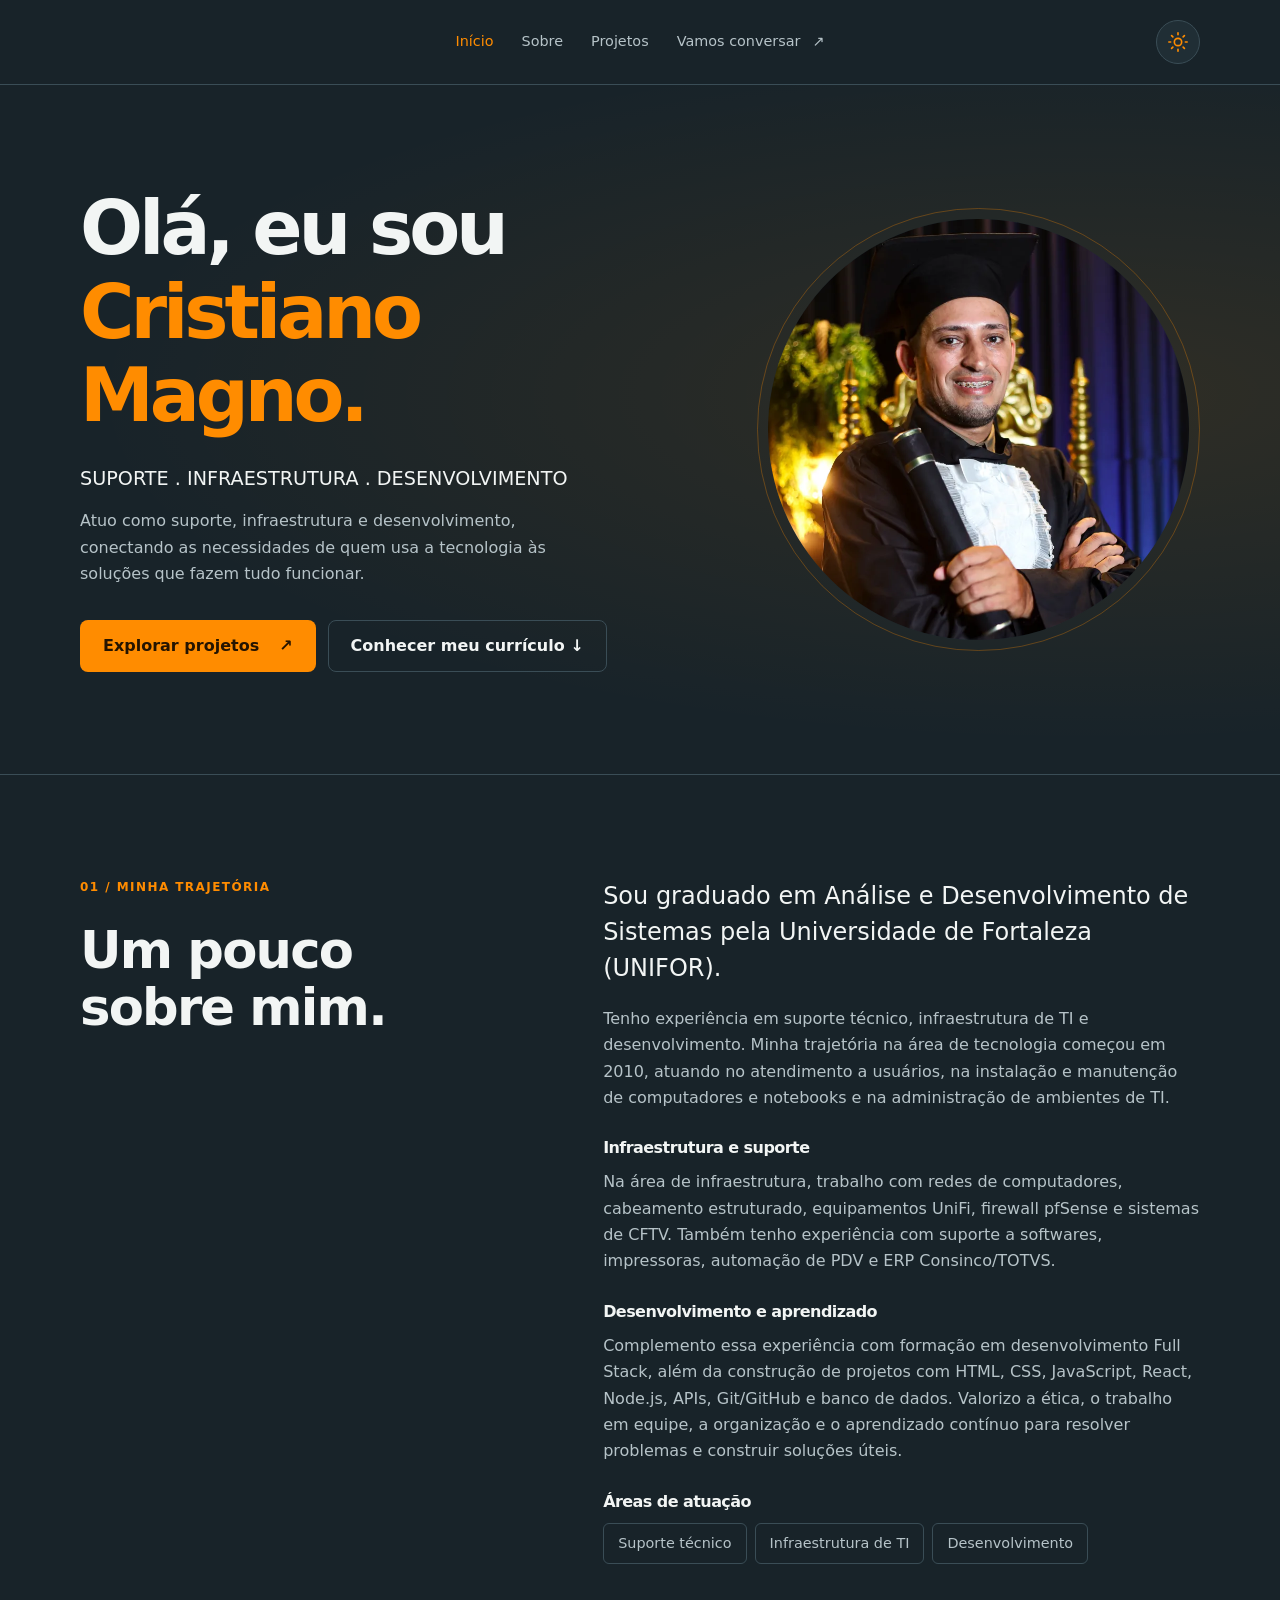
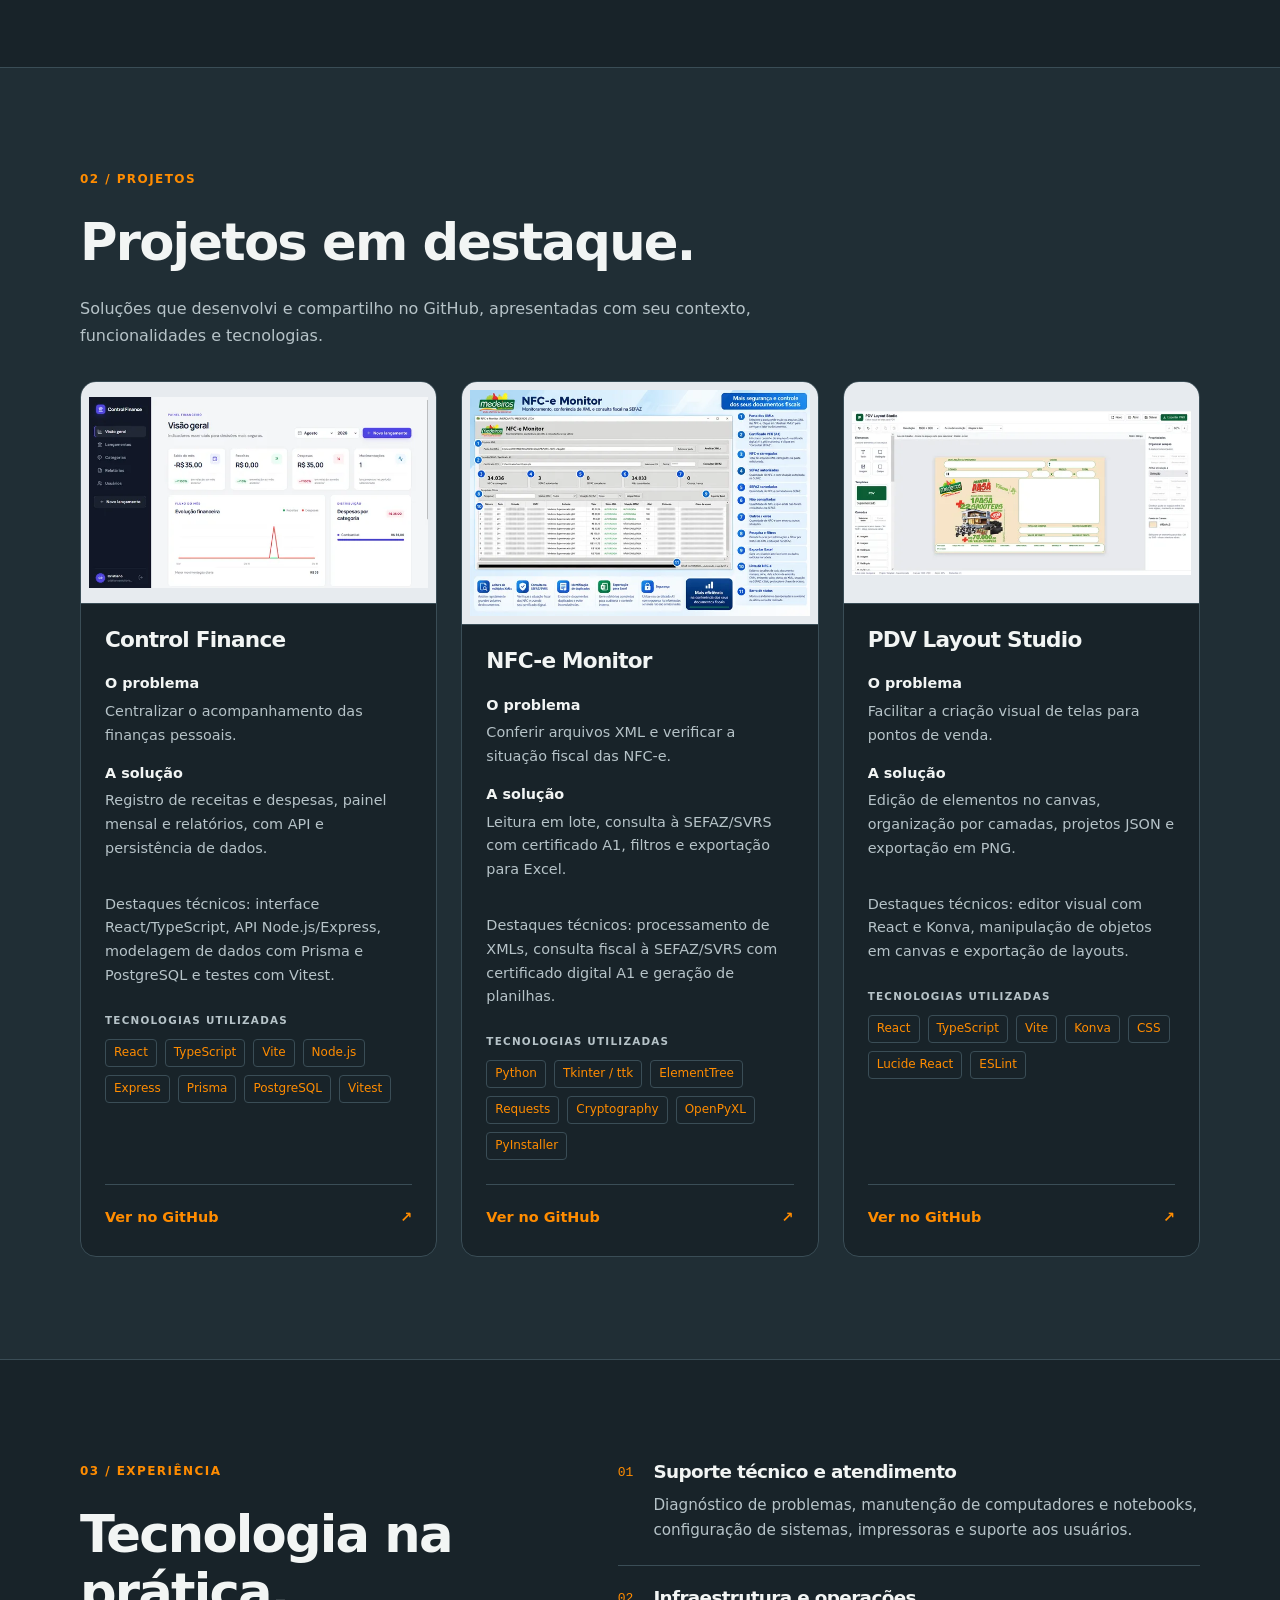
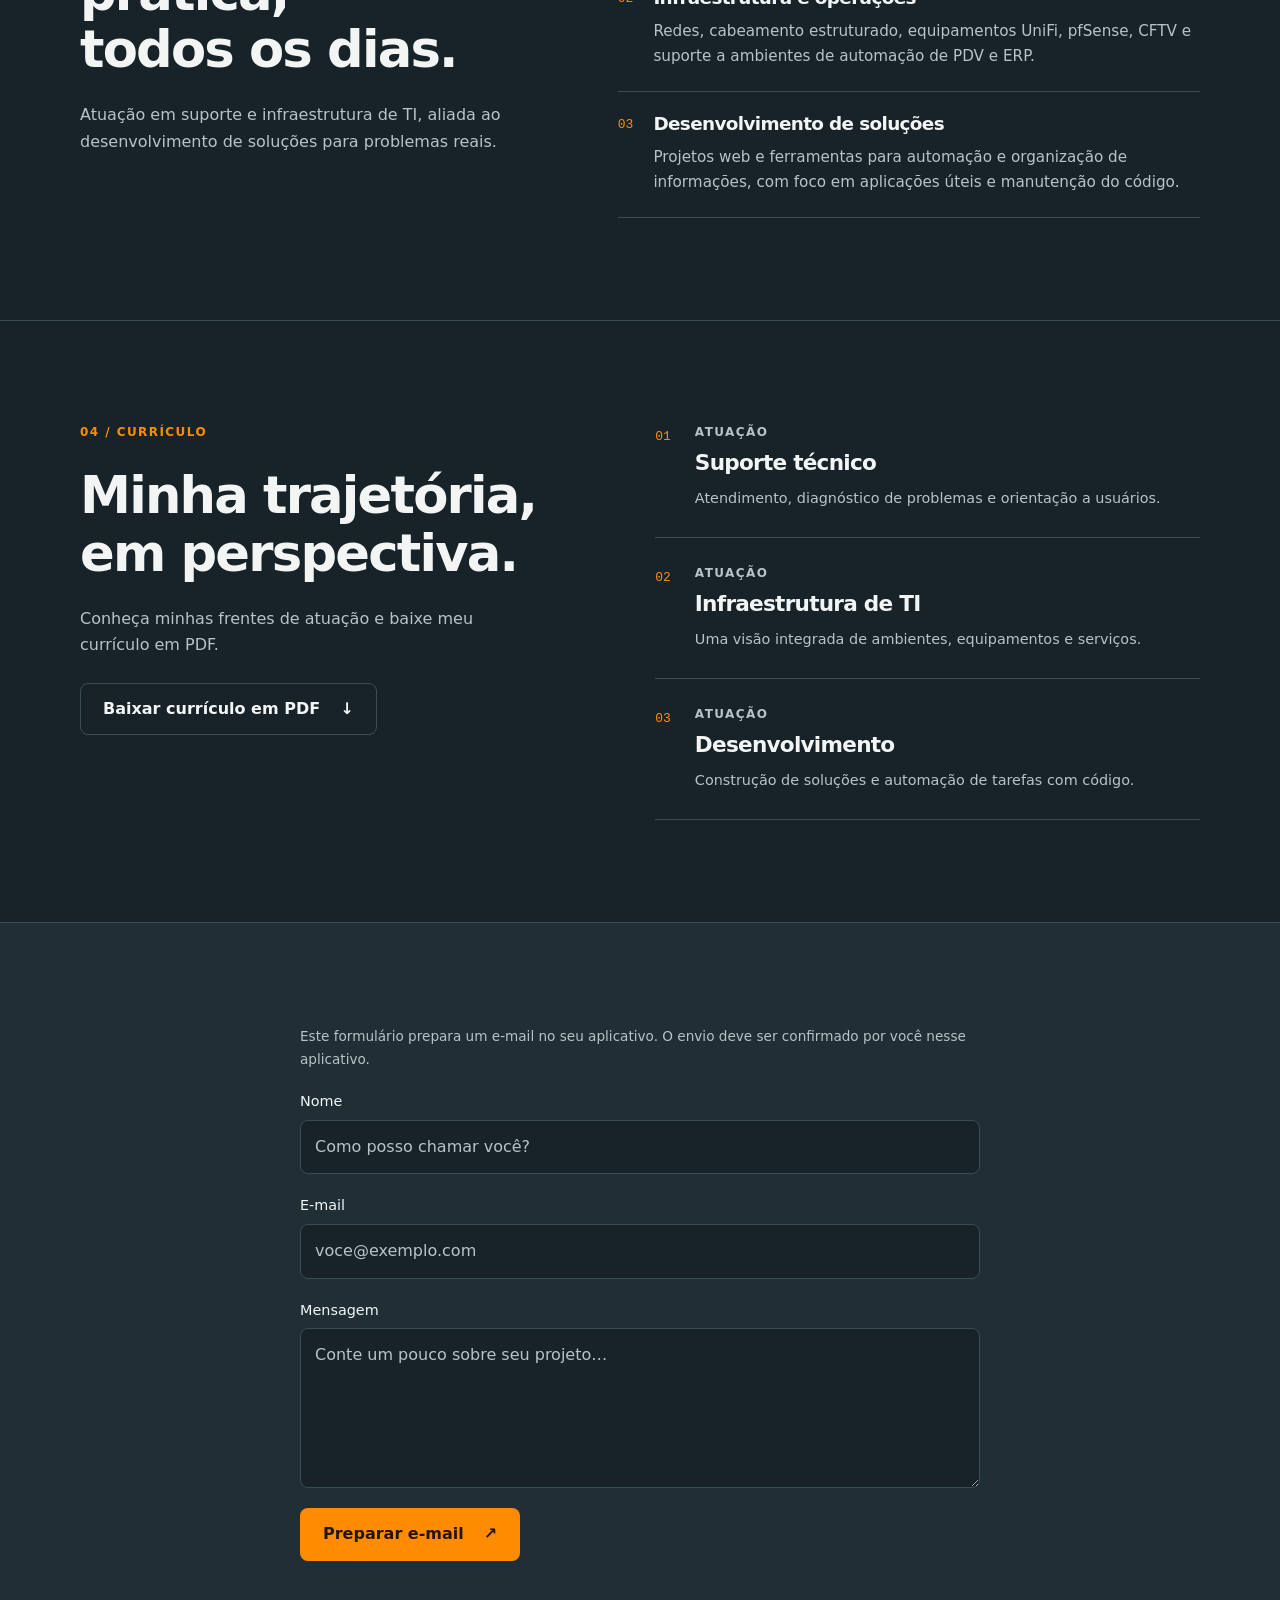
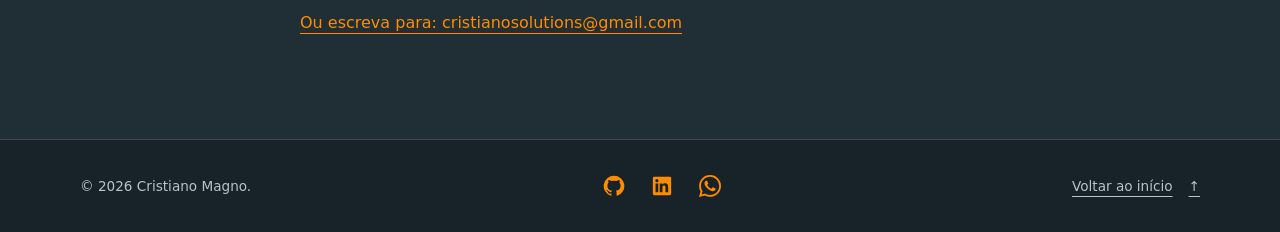
==== commit aae8f266: "Simplifica cabeçalho e seção de contato" ====
--- a/index.html
+++ b/index.html
@@ -38,7 +38,7 @@
 <li><a href="#inicio">Início</a></li>
 <li><a href="#sobre">Sobre</a></li>
 <li><a href="#projetos">Projetos</a></li>
-<li><a href="#experiencia">Experiência</a></li><li><a href="#curriculo">Currículo</a></li>
+
 <li>
 <a href="#contato">Vamos conversar <span aria-hidden="true">↗</span></a>
 </li>
@@ -177,8 +177,7 @@
               Minha trajetória,<br/>em perspectiva.
             </h2>
 <p class="resume-intro">
-              Conheça minhas frentes de atuação e baixe meu currículo completo,
-              atualizado em setembro de 2026.
+              Conheça minhas frentes de atuação e baixe meu currículo em PDF.
             </p>
 <a class="btn btn-outline" download="Curriculo-Cristiano-Magno.pdf" href="assets/cristiano-magno.pdf" id="resume-download">Baixar currículo em PDF <span aria-hidden="true">↓</span></a>
 <p class="resume-pending" hidden="" id="resume-pending">
@@ -202,7 +201,7 @@
 </div>
 </section>
 <section aria-label="Formulário de contato" class="section" id="contato">
-<div class="container contact-grid"><h2 class="contact-title">Vamos conversar?</h2>
+<div class="container contact-grid">
 <!-- Configure seu endereço em CONTACT_EMAIL, no script.js. -->
 <form aria-label="Contato" class="contact-form" id="contact-form">
 <p class="form-note" id="form-help">
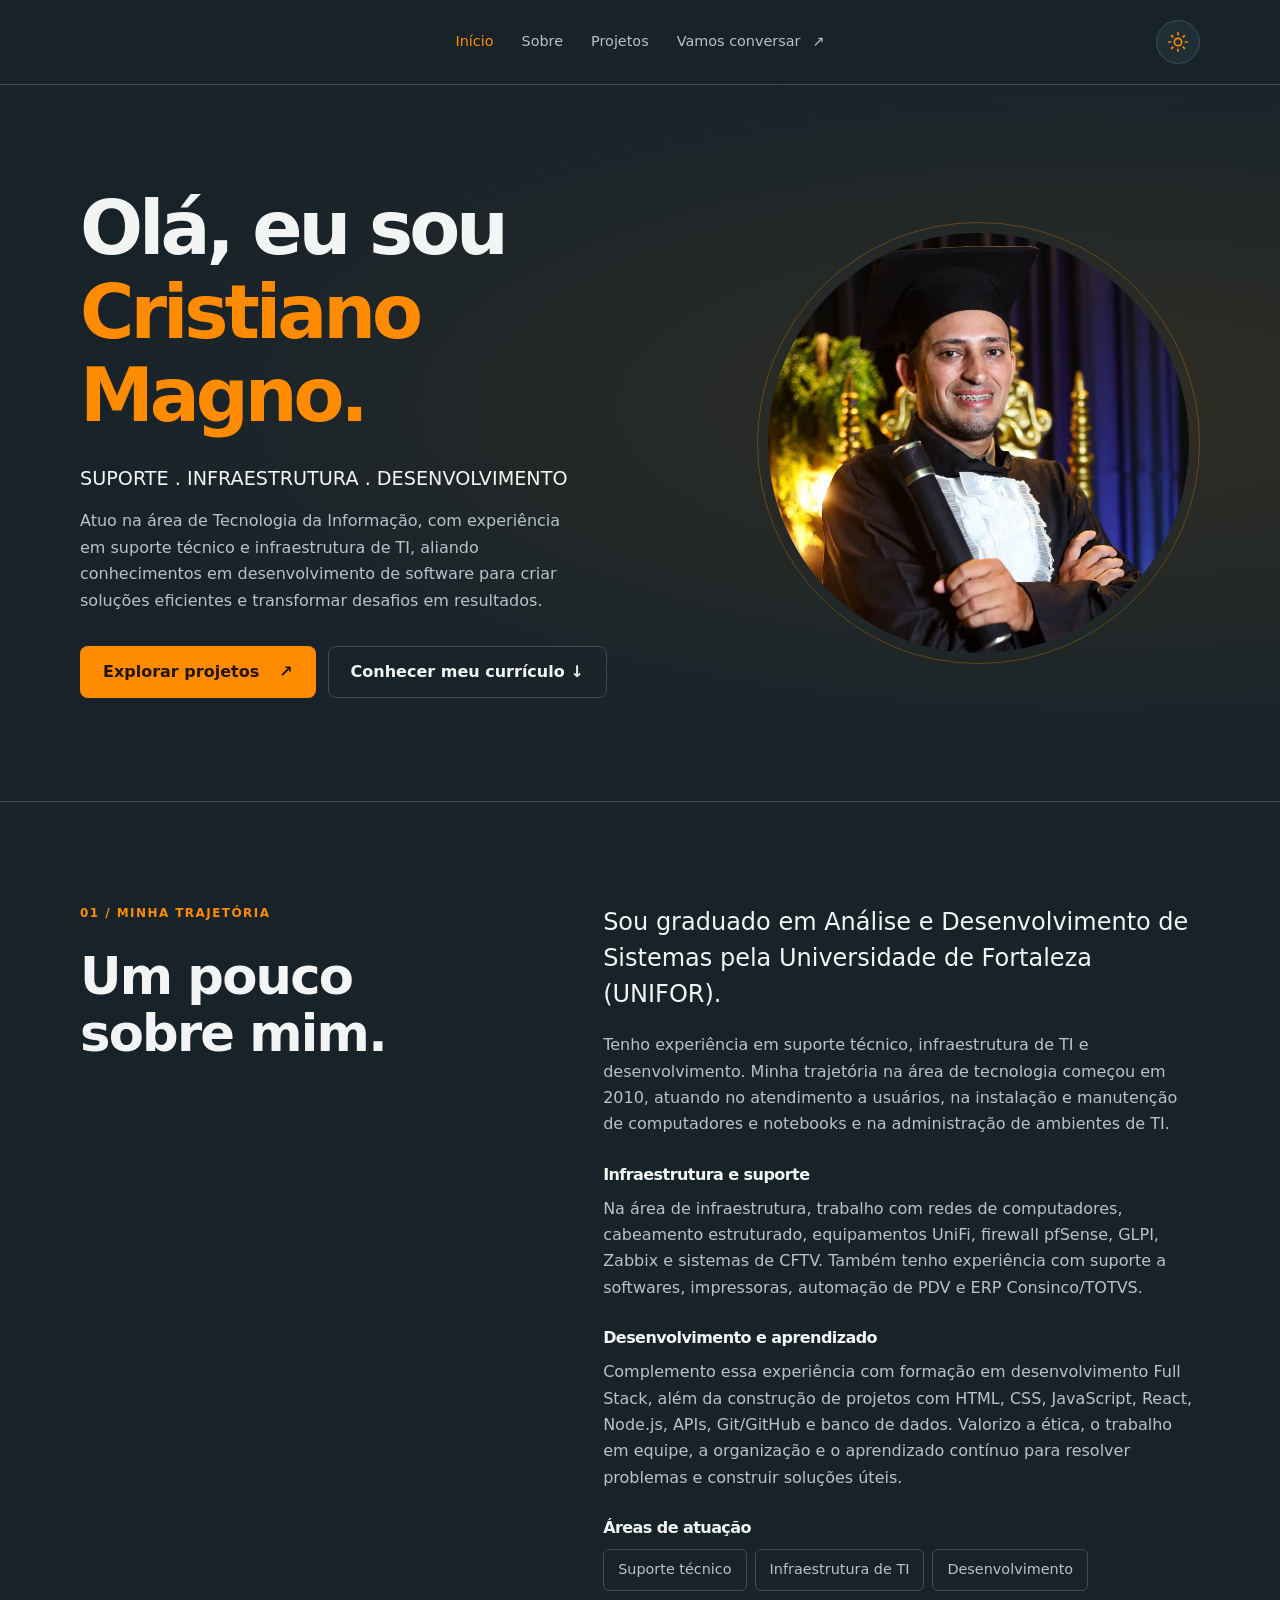
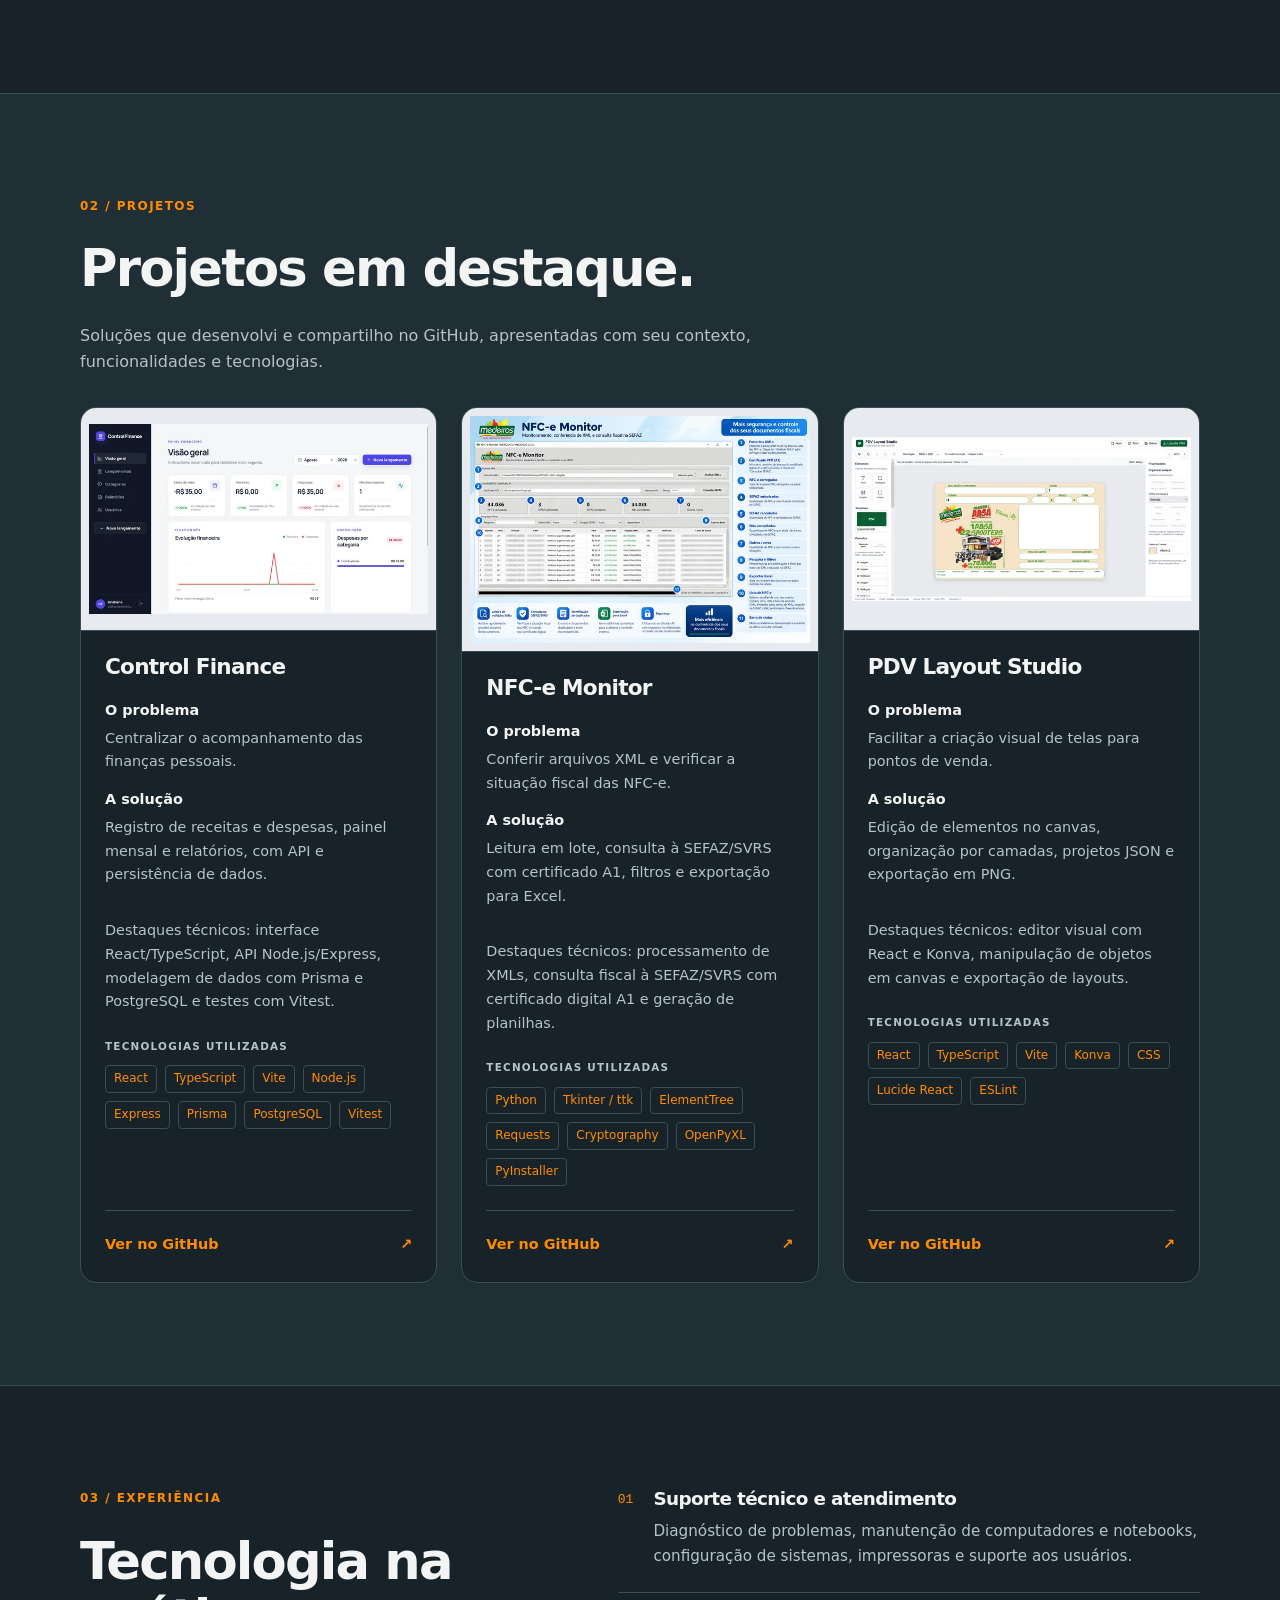
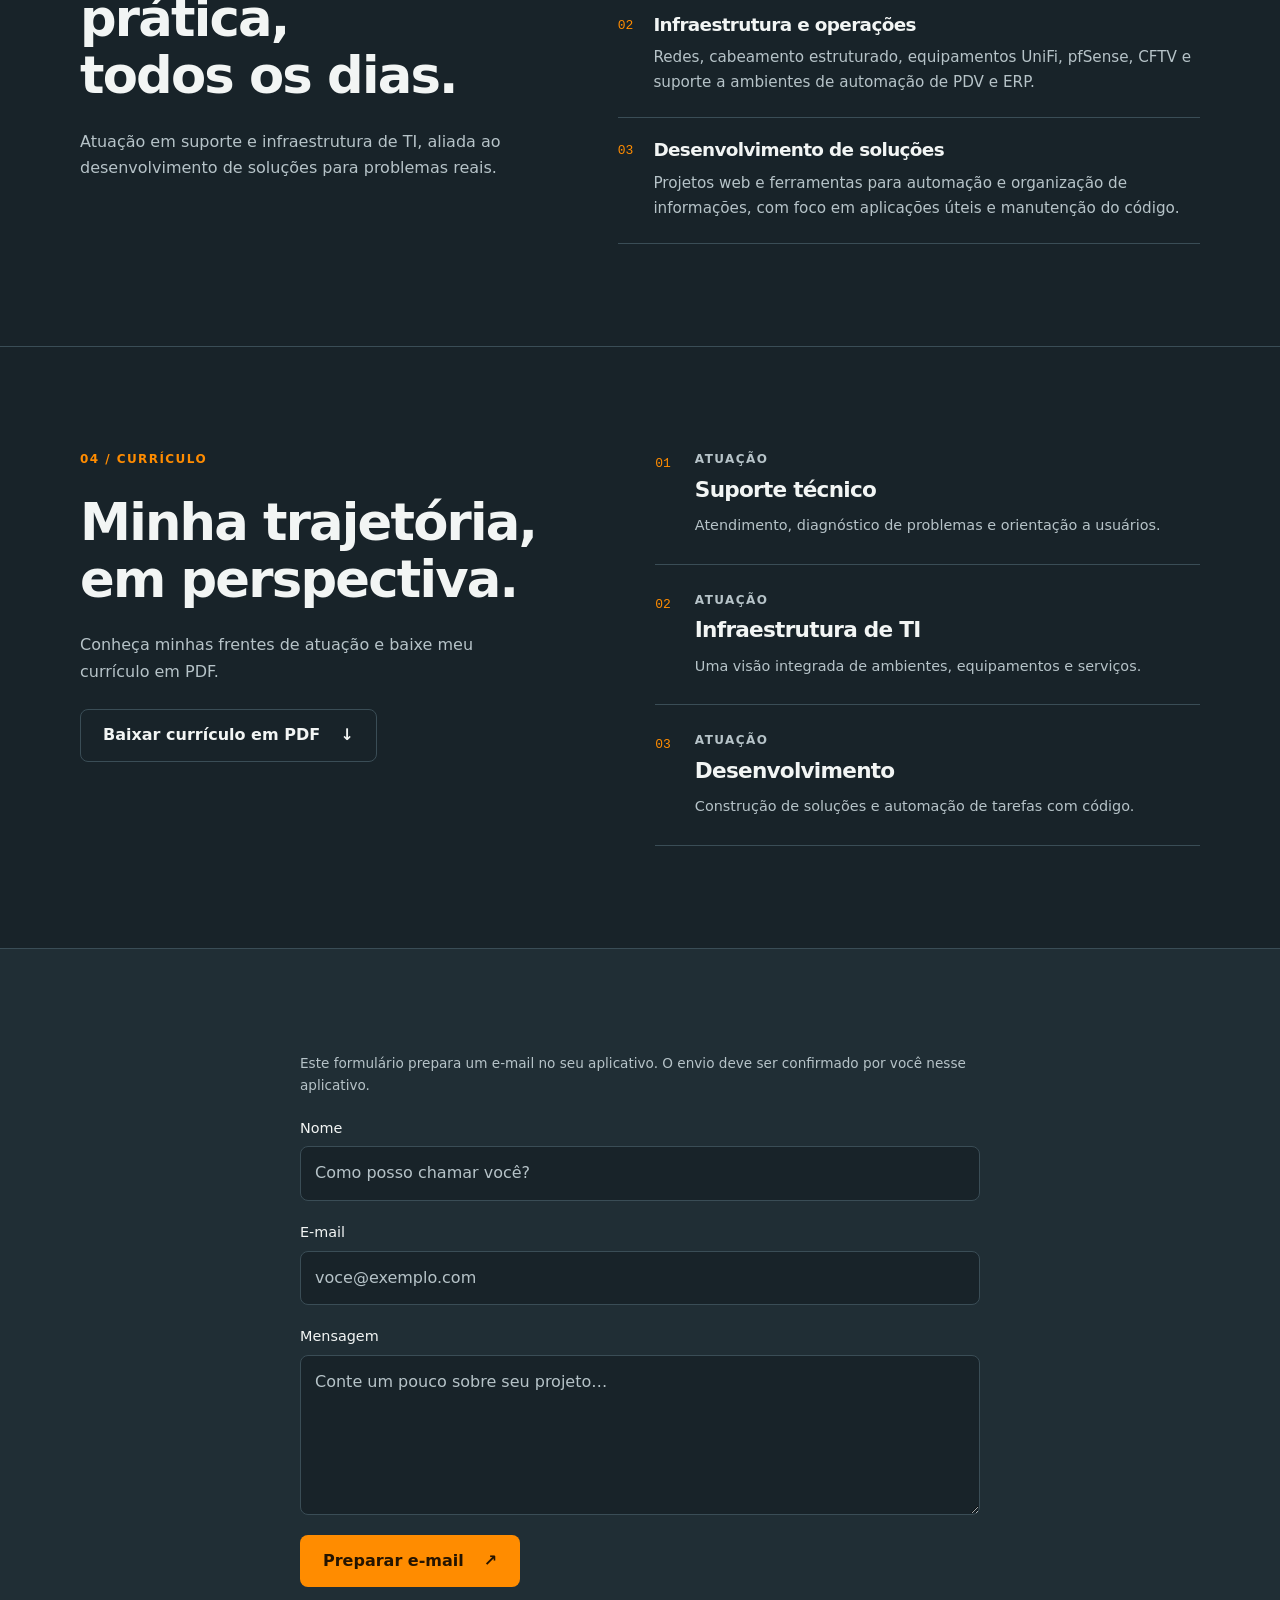
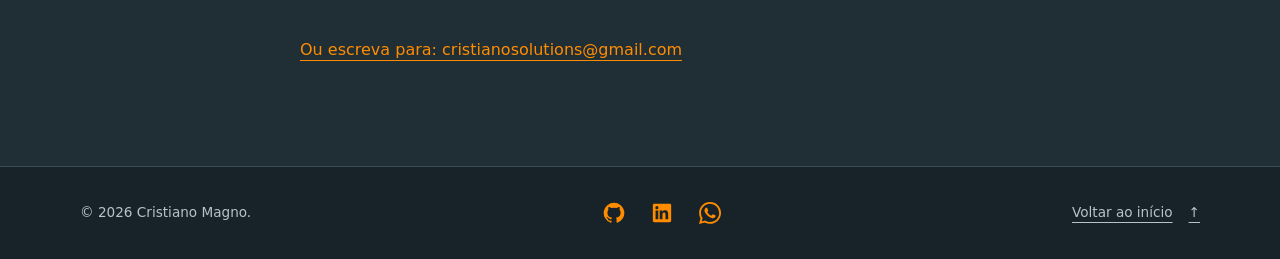
==== commit ed9972a7: "Alteração descrição Cristiano magno" ====
--- a/index.html
+++ b/index.html
@@ -1,238 +1,633 @@
-<!DOCTYPE html>
+<!doctype html>
 
 <html lang="pt-BR">
-<head>
-<meta charset="utf-8"/>
-<meta content="width=device-width, initial-scale=1" name="viewport"/>
-<meta content="Cristiano Magno: graduado em ADS pela UNIFOR, com experiência em suporte, infraestrutura de TI e desenvolvimento. Conheça meus projetos e currículo." name="description"/>
-<meta content="#182329" name="theme-color"/>
-<title>Cristiano Magno | Portfólio</title>
-<link href="https://cristianomagno.netlify.app/" rel="canonical"/>
-<meta content="website" property="og:type"/>
-<meta content="pt_BR" property="og:locale"/>
-<meta content="Cristiano Magno" property="og:site_name"/>
-<meta content="Cristiano Magno | Portfólio" property="og:title"/>
-<meta content="Cristiano Magno: graduado em ADS pela UNIFOR, com experiência em suporte, infraestrutura de TI e desenvolvimento. Conheça meus projetos e currículo." property="og:description"/>
-<meta content="https://cristianomagno.netlify.app/" property="og:url"/>
-<meta content="https://cristianomagno.netlify.app/assets/compartilhamento.jpg" property="og:image"/>
-<meta content="1200" property="og:image:width"/>
-<meta content="630" property="og:image:height"/>
-<meta content="Cristiano Magno — suporte, infraestrutura de TI e desenvolvimento" property="og:image:alt"/>
-<meta content="summary_large_image" name="twitter:card"/>
-<meta content="Cristiano Magno | Portfólio" name="twitter:title"/>
-<meta content="Cristiano Magno: graduado em ADS pela UNIFOR, com experiência em suporte, infraestrutura de TI e desenvolvimento. Conheça meus projetos e currículo." name="twitter:description"/>
-<meta content="https://cristianomagno.netlify.app/assets/compartilhamento.jpg" name="twitter:image"/>
-<link href="assets/favicon.svg" rel="icon" type="image/svg+xml"/>
-<script src="theme.js"></script>
-<link href="style.css" rel="stylesheet"/>
-<script defer="" src="script.js"></script>
-</head>
-<body>
-<a class="skip-link" href="#conteudo">Pular para o conteúdo</a>
-<header class="site-header">
-<nav aria-label="Navegação principal" class="nav container">
-<button aria-controls="menu-principal" aria-expanded="false" aria-label="Abrir menu" class="menu-toggle" hidden="" type="button">
-<span aria-hidden="true" class="menu-icon"><span></span><span></span><span></span></span>
-</button>
-<ul class="nav-links" id="menu-principal">
-<li><a href="#inicio">Início</a></li>
-<li><a href="#sobre">Sobre</a></li>
-<li><a href="#projetos">Projetos</a></li>
-
-<li>
-<a href="#contato">Vamos conversar <span aria-hidden="true">↗</span></a>
-</li>
-</ul>
-<button aria-label="Ativar tema claro" class="theme-toggle" hidden="" id="theme-toggle" title="Ativar tema claro" type="button">
-<svg aria-hidden="true" class="theme-sun" fill="none" stroke="currentColor" stroke-linecap="round" stroke-width="1.8" viewbox="0 0 24 24"><circle cx="12" cy="12" r="4"></circle><path d="M12 2v2m0 16v2M2 12h2m16 0h2M5 5l1.4 1.4m11.2 11.2L19 19M5 19l1.4-1.4M17.6 6.4 19 5"></path></svg>
-<svg aria-hidden="true" class="theme-moon" fill="none" stroke="currentColor" stroke-linecap="round" stroke-linejoin="round" stroke-width="1.8" viewbox="0 0 24 24"><path d="M20.9 13A9 9 0 0 1 11 3.1 9 9 0 1 0 20.9 13Z"></path></svg>
-</button>
-</nav>
-</header>
-<main id="conteudo" tabindex="-1">
-<section aria-labelledby="titulo-inicio" class="hero section" id="inicio">
-<div class="container hero-inner">
-<div class="hero-text">
-<h1 id="titulo-inicio">
-              Olá, eu sou<br/><span>Cristiano Magno.</span>
-</h1>
-<p class="hero-role">SUPORTE . INFRAESTRUTURA . DESENVOLVIMENTO</p>
-<p class="hero-desc">
-              Atuo como suporte, infraestrutura e desenvolvimento, conectando as
-              necessidades de quem usa a tecnologia às soluções que fazem tudo
-              funcionar.
-            </p>
-<div class="hero-actions">
-<a class="btn btn-primary" href="#projetos">Explorar projetos <span aria-hidden="true">↗</span></a>
-<a class="btn btn-outline" href="#curriculo">Conhecer meu currículo ↓</a>
-</div>
-</div>
-<figure class="portrait">
-<div class="portrait-frame">
-<img alt="Cristiano Magno em sua formatura, vestindo beca e segurando o diploma" fetchpriority="high" height="1200" sizes="(max-width: 640px) 290px, (max-width: 960px) 40vw, 440px" src="assets/cristiano-magno-800.webp" srcset="assets/cristiano-magno-400.webp 400w, assets/cristiano-magno-800.webp 800w" width="800"/>
-</div>
-</figure>
-</div>
-</section>
-<section aria-labelledby="titulo-sobre" class="section" id="sobre">
-<div class="container about-grid">
-<div>
-<p class="eyebrow">01 / Minha trajetória</p>
-<h2 id="titulo-sobre">Um pouco<br/>sobre mim.</h2>
-</div>
-<div class="about-content">
-<p class="lead">Sou graduado em Análise e Desenvolvimento de Sistemas pela Universidade de Fortaleza (UNIFOR).</p>
-<p>Tenho experiência em suporte técnico, infraestrutura de TI e desenvolvimento. Minha trajetória na área de tecnologia começou em 2010, atuando no atendimento a usuários, na instalação e manutenção de computadores e notebooks e na administração de ambientes de TI.</p>
-<h3>Infraestrutura e suporte</h3>
-<p>Na área de infraestrutura, trabalho com redes de computadores, cabeamento estruturado, equipamentos UniFi, firewall pfSense e sistemas de CFTV. Também tenho experiência com suporte a softwares, impressoras, automação de PDV e ERP Consinco/TOTVS.</p>
-<h3>Desenvolvimento e aprendizado</h3>
-<p>Complemento essa experiência com formação em desenvolvimento Full Stack, além da construção de projetos com HTML, CSS, JavaScript, React, Node.js, APIs, Git/GitHub e banco de dados. Valorizo a ética, o trabalho em equipe, a organização e o aprendizado contínuo para resolver problemas e construir soluções úteis.</p>
-<h3>Áreas de atuação</h3>
-<ul class="skill-list">
-<li>Suporte técnico</li>
-<li>Infraestrutura de TI</li>
-<li>Desenvolvimento</li>
-</ul>
-</div>
-</div>
-</section>
-<section aria-labelledby="titulo-projetos" class="section section-alt" id="projetos">
-<div class="container">
-<div class="section-heading">
-<div>
-<p class="eyebrow">02 / Projetos</p>
-<h2 id="titulo-projetos">Projetos em destaque.</h2>
-</div>
-</div><p class="section-intro">Soluções que desenvolvi e compartilho no GitHub, apresentadas com seu contexto, funcionalidades e tecnologias.</p>
-<div class="projects-grid" id="github-projects">
-<article class="project-card github-card">
-<a aria-label="Ampliar imagem de Control Finance (abre em nova aba)" class="project-screenshot" href="assets/projeto-controle-financeiro.webp" rel="noopener noreferrer" target="_blank">
-<img alt="Dashboard do Control Finance com saldo, receitas, despesas e gráfico de evolução financeira" decoding="async" loading="lazy" sizes="(max-width: 640px) calc(100vw - 40px), (max-width: 960px) 45vw, 360px" src="assets/projeto-controle-financeiro.webp" srcset="assets/projeto-controle-financeiro-640.webp 640w, assets/projeto-controle-financeiro.webp 1200w"/>
-</a>
-<div class="project-body">
-<h3>Control Finance</h3><dl class="project-context"><dt>O problema</dt><dd>Centralizar o acompanhamento das finanças pessoais.</dd><dt>A solução</dt><dd>Registro de receitas e despesas, painel mensal e relatórios, com API e persistência de dados.</dd></dl><p class="project-highlights">Destaques técnicos: interface React/TypeScript, API Node.js/Express, modelagem de dados com Prisma e PostgreSQL e testes com Vitest.</p><p class="small-label technology-label">
+  <head>
+    <meta charset="utf-8" />
+    <meta content="width=device-width, initial-scale=1" name="viewport" />
+    <meta
+      content="Cristiano Magno: graduado em ADS pela UNIFOR, com experiência em suporte, infraestrutura de TI e desenvolvimento. Conheça meus projetos e currículo."
+      name="description"
+    />
+    <meta content="#182329" name="theme-color" />
+    <title>Cristiano Magno | Portfólio</title>
+    <link href="https://cristianomagno.netlify.app/" rel="canonical" />
+    <meta content="website" property="og:type" />
+    <meta content="pt_BR" property="og:locale" />
+    <meta content="Cristiano Magno" property="og:site_name" />
+    <meta content="Cristiano Magno | Portfólio" property="og:title" />
+    <meta
+      content="Cristiano Magno: graduado em ADS pela UNIFOR, com experiência em suporte, infraestrutura de TI e desenvolvimento. Conheça meus projetos e currículo."
+      property="og:description"
+    />
+    <meta content="https://cristianomagno.netlify.app/" property="og:url" />
+    <meta
+      content="https://cristianomagno.netlify.app/assets/compartilhamento.jpg"
+      property="og:image"
+    />
+    <meta content="1200" property="og:image:width" />
+    <meta content="630" property="og:image:height" />
+    <meta
+      content="Cristiano Magno — suporte, infraestrutura de TI e desenvolvimento"
+      property="og:image:alt"
+    />
+    <meta content="summary_large_image" name="twitter:card" />
+    <meta content="Cristiano Magno | Portfólio" name="twitter:title" />
+    <meta
+      content="Cristiano Magno: graduado em ADS pela UNIFOR, com experiência em suporte, infraestrutura de TI e desenvolvimento. Conheça meus projetos e currículo."
+      name="twitter:description"
+    />
+    <meta
+      content="https://cristianomagno.netlify.app/assets/compartilhamento.jpg"
+      name="twitter:image"
+    />
+    <link href="assets/favicon.svg" rel="icon" type="image/svg+xml" />
+    <script src="theme.js"></script>
+    <link href="style.css" rel="stylesheet" />
+    <script defer="" src="script.js"></script>
+  </head>
+  <body>
+    <a class="skip-link" href="#conteudo">Pular para o conteúdo</a>
+    <header class="site-header">
+      <nav aria-label="Navegação principal" class="nav container">
+        <button
+          aria-controls="menu-principal"
+          aria-expanded="false"
+          aria-label="Abrir menu"
+          class="menu-toggle"
+          hidden=""
+          type="button"
+        >
+          <span aria-hidden="true" class="menu-icon"
+            ><span></span><span></span><span></span
+          ></span>
+        </button>
+        <ul class="nav-links" id="menu-principal">
+          <li><a href="#inicio">Início</a></li>
+          <li><a href="#sobre">Sobre</a></li>
+          <li><a href="#projetos">Projetos</a></li>
+          <li>
+            <a href="#contato"
+              >Vamos conversar <span aria-hidden="true">↗</span></a
+            >
+          </li>
+        </ul>
+        <button
+          aria-label="Ativar tema claro"
+          class="theme-toggle"
+          hidden=""
+          id="theme-toggle"
+          title="Ativar tema claro"
+          type="button"
+        >
+          <svg
+            aria-hidden="true"
+            class="theme-sun"
+            fill="none"
+            stroke="currentColor"
+            stroke-linecap="round"
+            stroke-width="1.8"
+            viewbox="0 0 24 24"
+          >
+            <circle cx="12" cy="12" r="4"></circle>
+            <path
+              d="M12 2v2m0 16v2M2 12h2m16 0h2M5 5l1.4 1.4m11.2 11.2L19 19M5 19l1.4-1.4M17.6 6.4 19 5"
+            ></path>
+          </svg>
+          <svg
+            aria-hidden="true"
+            class="theme-moon"
+            fill="none"
+            stroke="currentColor"
+            stroke-linecap="round"
+            stroke-linejoin="round"
+            stroke-width="1.8"
+            viewbox="0 0 24 24"
+          >
+            <path d="M20.9 13A9 9 0 0 1 11 3.1 9 9 0 1 0 20.9 13Z"></path>
+          </svg>
+        </button>
+      </nav>
+    </header>
+    <main id="conteudo" tabindex="-1">
+      <section aria-labelledby="titulo-inicio" class="hero section" id="inicio">
+        <div class="container hero-inner">
+          <div class="hero-text">
+            <h1 id="titulo-inicio">
+              Olá, eu sou<br /><span>Cristiano Magno.</span>
+            </h1>
+            <p class="hero-role">SUPORTE . INFRAESTRUTURA . DESENVOLVIMENTO</p>
+            <p class="hero-desc">
+              Atuo na área de Tecnologia da Informação, com experiência em
+              suporte técnico e infraestrutura de TI, aliando conhecimentos em
+              desenvolvimento de software para criar soluções eficientes e
+              transformar desafios em resultados.
+            </p>
+            <div class="hero-actions">
+              <a class="btn btn-primary" href="#projetos"
+                >Explorar projetos <span aria-hidden="true">↗</span></a
+              >
+              <a class="btn btn-outline" href="#curriculo"
+                >Conhecer meu currículo ↓</a
+              >
+            </div>
+          </div>
+          <figure class="portrait">
+            <div class="portrait-frame">
+              <img
+                alt="Cristiano Magno em sua formatura, vestindo beca e segurando o diploma"
+                fetchpriority="high"
+                height="1200"
+                sizes="(max-width: 640px) 290px, (max-width: 960px) 40vw, 440px"
+                src="assets/cristiano-magno-800.webp"
+                srcset="
+                  assets/cristiano-magno-400.webp 400w,
+                  assets/cristiano-magno-800.webp 800w
+                "
+                width="800"
+              />
+            </div>
+          </figure>
+        </div>
+      </section>
+      <section aria-labelledby="titulo-sobre" class="section" id="sobre">
+        <div class="container about-grid">
+          <div>
+            <p class="eyebrow">01 / Minha trajetória</p>
+            <h2 id="titulo-sobre">Um pouco<br />sobre mim.</h2>
+          </div>
+          <div class="about-content">
+            <p class="lead">
+              Sou graduado em Análise e Desenvolvimento de Sistemas pela
+              Universidade de Fortaleza (UNIFOR).
+            </p>
+            <p>
+              Tenho experiência em suporte técnico, infraestrutura de TI e
+              desenvolvimento. Minha trajetória na área de tecnologia começou em
+              2010, atuando no atendimento a usuários, na instalação e
+              manutenção de computadores e notebooks e na administração de
+              ambientes de TI.
+            </p>
+            <h3>Infraestrutura e suporte</h3>
+            <p>
+              Na área de infraestrutura, trabalho com redes de computadores,
+              cabeamento estruturado, equipamentos UniFi, firewall pfSense,
+              GLPI, Zabbix e sistemas de CFTV. Também tenho experiência com
+              suporte a softwares, impressoras, automação de PDV e ERP
+              Consinco/TOTVS.
+            </p>
+            <h3>Desenvolvimento e aprendizado</h3>
+            <p>
+              Complemento essa experiência com formação em desenvolvimento Full
+              Stack, além da construção de projetos com HTML, CSS, JavaScript,
+              React, Node.js, APIs, Git/GitHub e banco de dados. Valorizo a
+              ética, o trabalho em equipe, a organização e o aprendizado
+              contínuo para resolver problemas e construir soluções úteis.
+            </p>
+            <h3>Áreas de atuação</h3>
+            <ul class="skill-list">
+              <li>Suporte técnico</li>
+              <li>Infraestrutura de TI</li>
+              <li>Desenvolvimento</li>
+            </ul>
+          </div>
+        </div>
+      </section>
+      <section
+        aria-labelledby="titulo-projetos"
+        class="section section-alt"
+        id="projetos"
+      >
+        <div class="container">
+          <div class="section-heading">
+            <div>
+              <p class="eyebrow">02 / Projetos</p>
+              <h2 id="titulo-projetos">Projetos em destaque.</h2>
+            </div>
+          </div>
+          <p class="section-intro">
+            Soluções que desenvolvi e compartilho no GitHub, apresentadas com
+            seu contexto, funcionalidades e tecnologias.
+          </p>
+          <div class="projects-grid" id="github-projects">
+            <article class="project-card github-card">
+              <a
+                aria-label="Ampliar imagem de Control Finance (abre em nova aba)"
+                class="project-screenshot"
+                href="assets/projeto-controle-financeiro.webp"
+                rel="noopener noreferrer"
+                target="_blank"
+              >
+                <img
+                  alt="Dashboard do Control Finance com saldo, receitas, despesas e gráfico de evolução financeira"
+                  decoding="async"
+                  loading="lazy"
+                  sizes="(max-width: 640px) calc(100vw - 40px), (max-width: 960px) 45vw, 360px"
+                  src="assets/projeto-controle-financeiro.webp"
+                  srcset="
+                    assets/projeto-controle-financeiro-640.webp  640w,
+                    assets/projeto-controle-financeiro.webp     1200w
+                  "
+                />
+              </a>
+              <div class="project-body">
+                <h3>Control Finance</h3>
+                <dl class="project-context">
+                  <dt>O problema</dt>
+                  <dd>Centralizar o acompanhamento das finanças pessoais.</dd>
+                  <dt>A solução</dt>
+                  <dd>
+                    Registro de receitas e despesas, painel mensal e relatórios,
+                    com API e persistência de dados.
+                  </dd>
+                </dl>
+                <p class="project-highlights">
+                  Destaques técnicos: interface React/TypeScript, API
+                  Node.js/Express, modelagem de dados com Prisma e PostgreSQL e
+                  testes com Vitest.
+                </p>
+                <p class="small-label technology-label">
                   Tecnologias utilizadas
                 </p>
-<ul aria-label="Tecnologias utilizadas em Control Finance" class="project-tags">
-<li>React</li>
-<li>TypeScript</li>
-<li>Vite</li>
-<li>Node.js</li>
-<li>Express</li>
-<li>Prisma</li>
-<li>PostgreSQL</li>
-<li>Vitest</li>
-</ul>
-<a aria-label="Ver Control Finance no GitHub (abre em nova aba)" class="github-project-link" href="https://github.com/cristianosolutions/controle-financeiro" rel="noopener noreferrer" target="_blank">Ver no GitHub <span aria-hidden="true">↗</span></a>
-</div>
-</article>
-<article class="project-card github-card">
-<a aria-label="Ampliar imagem de NFC-e Monitor (abre em nova aba)" class="project-screenshot" href="assets/projeto-nfce-monitor.webp" rel="noopener noreferrer" target="_blank">
-<img alt="Interface do NFC-e Monitor com análise de XMLs, consulta à SEFAZ e indicadores de situação fiscal" decoding="async" loading="lazy" sizes="(max-width: 640px) calc(100vw - 40px), (max-width: 960px) 45vw, 360px" src="assets/projeto-nfce-monitor.webp" srcset="assets/projeto-nfce-monitor-640.webp 640w, assets/projeto-nfce-monitor.webp 1200w"/>
-</a>
-<div class="project-body">
-<h3>NFC-e Monitor</h3><dl class="project-context"><dt>O problema</dt><dd>Conferir arquivos XML e verificar a situação fiscal das NFC-e.</dd><dt>A solução</dt><dd>Leitura em lote, consulta à SEFAZ/SVRS com certificado A1, filtros e exportação para Excel.</dd></dl><p class="project-highlights">Destaques técnicos: processamento de XMLs, consulta fiscal à SEFAZ/SVRS com certificado digital A1 e geração de planilhas.</p><p class="small-label technology-label">
+                <ul
+                  aria-label="Tecnologias utilizadas em Control Finance"
+                  class="project-tags"
+                >
+                  <li>React</li>
+                  <li>TypeScript</li>
+                  <li>Vite</li>
+                  <li>Node.js</li>
+                  <li>Express</li>
+                  <li>Prisma</li>
+                  <li>PostgreSQL</li>
+                  <li>Vitest</li>
+                </ul>
+                <a
+                  aria-label="Ver Control Finance no GitHub (abre em nova aba)"
+                  class="github-project-link"
+                  href="https://github.com/cristianosolutions/controle-financeiro"
+                  rel="noopener noreferrer"
+                  target="_blank"
+                  >Ver no GitHub <span aria-hidden="true">↗</span></a
+                >
+              </div>
+            </article>
+            <article class="project-card github-card">
+              <a
+                aria-label="Ampliar imagem de NFC-e Monitor (abre em nova aba)"
+                class="project-screenshot"
+                href="assets/projeto-nfce-monitor.webp"
+                rel="noopener noreferrer"
+                target="_blank"
+              >
+                <img
+                  alt="Interface do NFC-e Monitor com análise de XMLs, consulta à SEFAZ e indicadores de situação fiscal"
+                  decoding="async"
+                  loading="lazy"
+                  sizes="(max-width: 640px) calc(100vw - 40px), (max-width: 960px) 45vw, 360px"
+                  src="assets/projeto-nfce-monitor.webp"
+                  srcset="
+                    assets/projeto-nfce-monitor-640.webp  640w,
+                    assets/projeto-nfce-monitor.webp     1200w
+                  "
+                />
+              </a>
+              <div class="project-body">
+                <h3>NFC-e Monitor</h3>
+                <dl class="project-context">
+                  <dt>O problema</dt>
+                  <dd>
+                    Conferir arquivos XML e verificar a situação fiscal das
+                    NFC-e.
+                  </dd>
+                  <dt>A solução</dt>
+                  <dd>
+                    Leitura em lote, consulta à SEFAZ/SVRS com certificado A1,
+                    filtros e exportação para Excel.
+                  </dd>
+                </dl>
+                <p class="project-highlights">
+                  Destaques técnicos: processamento de XMLs, consulta fiscal à
+                  SEFAZ/SVRS com certificado digital A1 e geração de planilhas.
+                </p>
+                <p class="small-label technology-label">
                   Tecnologias utilizadas
                 </p>
-<ul aria-label="Tecnologias utilizadas em NFC-e Monitor" class="project-tags">
-<li>Python</li>
-<li>Tkinter / ttk</li>
-<li>ElementTree</li>
-<li>Requests</li>
-<li>Cryptography</li>
-<li>OpenPyXL</li>
-<li>PyInstaller</li>
-</ul>
-<a aria-label="Ver NFC-e Monitor no GitHub (abre em nova aba)" class="github-project-link" href="https://github.com/cristianosolutions/nfce-monitor" rel="noopener noreferrer" target="_blank">Ver no GitHub <span aria-hidden="true">↗</span></a>
-</div>
-</article>
-<article class="project-card github-card">
-<a aria-label="Ampliar imagem de PDV Layout Studio (abre em nova aba)" class="project-screenshot" href="assets/projeto-pdv-layout.webp" rel="noopener noreferrer" target="_blank">
-<img alt="PDV Layout Studio com editor visual, modelo de supermercado, camadas e painel de propriedades" decoding="async" loading="lazy" sizes="(max-width: 640px) calc(100vw - 40px), (max-width: 960px) 45vw, 360px" src="assets/projeto-pdv-layout.webp" srcset="assets/projeto-pdv-layout-640.webp 640w, assets/projeto-pdv-layout.webp 1200w"/>
-</a>
-<div class="project-body">
-<h3>PDV Layout Studio</h3><dl class="project-context"><dt>O problema</dt><dd>Facilitar a criação visual de telas para pontos de venda.</dd><dt>A solução</dt><dd>Edição de elementos no canvas, organização por camadas, projetos JSON e exportação em PNG.</dd></dl><p class="project-highlights">Destaques técnicos: editor visual com React e Konva, manipulação de objetos em canvas e exportação de layouts.</p><p class="small-label technology-label">
+                <ul
+                  aria-label="Tecnologias utilizadas em NFC-e Monitor"
+                  class="project-tags"
+                >
+                  <li>Python</li>
+                  <li>Tkinter / ttk</li>
+                  <li>ElementTree</li>
+                  <li>Requests</li>
+                  <li>Cryptography</li>
+                  <li>OpenPyXL</li>
+                  <li>PyInstaller</li>
+                </ul>
+                <a
+                  aria-label="Ver NFC-e Monitor no GitHub (abre em nova aba)"
+                  class="github-project-link"
+                  href="https://github.com/cristianosolutions/nfce-monitor"
+                  rel="noopener noreferrer"
+                  target="_blank"
+                  >Ver no GitHub <span aria-hidden="true">↗</span></a
+                >
+              </div>
+            </article>
+            <article class="project-card github-card">
+              <a
+                aria-label="Ampliar imagem de PDV Layout Studio (abre em nova aba)"
+                class="project-screenshot"
+                href="assets/projeto-pdv-layout.webp"
+                rel="noopener noreferrer"
+                target="_blank"
+              >
+                <img
+                  alt="PDV Layout Studio com editor visual, modelo de supermercado, camadas e painel de propriedades"
+                  decoding="async"
+                  loading="lazy"
+                  sizes="(max-width: 640px) calc(100vw - 40px), (max-width: 960px) 45vw, 360px"
+                  src="assets/projeto-pdv-layout.webp"
+                  srcset="
+                    assets/projeto-pdv-layout-640.webp  640w,
+                    assets/projeto-pdv-layout.webp     1200w
+                  "
+                />
+              </a>
+              <div class="project-body">
+                <h3>PDV Layout Studio</h3>
+                <dl class="project-context">
+                  <dt>O problema</dt>
+                  <dd>
+                    Facilitar a criação visual de telas para pontos de venda.
+                  </dd>
+                  <dt>A solução</dt>
+                  <dd>
+                    Edição de elementos no canvas, organização por camadas,
+                    projetos JSON e exportação em PNG.
+                  </dd>
+                </dl>
+                <p class="project-highlights">
+                  Destaques técnicos: editor visual com React e Konva,
+                  manipulação de objetos em canvas e exportação de layouts.
+                </p>
+                <p class="small-label technology-label">
                   Tecnologias utilizadas
                 </p>
-<ul aria-label="Tecnologias utilizadas em PDV Layout Studio" class="project-tags">
-<li>React</li>
-<li>TypeScript</li>
-<li>Vite</li>
-<li>Konva</li>
-<li>CSS</li>
-<li>Lucide React</li>
-<li>ESLint</li>
-</ul>
-<a aria-label="Ver PDV Layout Studio no GitHub (abre em nova aba)" class="github-project-link" href="https://github.com/cristianosolutions/pdv-layout" rel="noopener noreferrer" target="_blank">Ver no GitHub <span aria-hidden="true">↗</span></a>
-</div>
-</article>
-</div>
-</div>
-</section>
-<section aria-labelledby="titulo-experiencia" class="section experience-section" id="experiencia"><div class="container experience-grid"><div><p class="eyebrow">03 / Experiência</p><h2 id="titulo-experiencia">Tecnologia na prática,<br/>todos os dias.</h2><p class="experience-intro">Atuação em suporte e infraestrutura de TI, aliada ao desenvolvimento de soluções para problemas reais.</p></div><div class="experience-items"><article><span class="experience-index">01</span><div><h3>Suporte técnico e atendimento</h3><p>Diagnóstico de problemas, manutenção de computadores e notebooks, configuração de sistemas, impressoras e suporte aos usuários.</p></div></article><article><span class="experience-index">02</span><div><h3>Infraestrutura e operações</h3><p>Redes, cabeamento estruturado, equipamentos UniFi, pfSense, CFTV e suporte a ambientes de automação de PDV e ERP.</p></div></article><article><span class="experience-index">03</span><div><h3>Desenvolvimento de soluções</h3><p>Projetos web e ferramentas para automação e organização de informações, com foco em aplicações úteis e manutenção do código.</p></div></article></div></div></section><section aria-labelledby="titulo-curriculo" class="section resume-section" id="curriculo">
-<div class="container resume-grid">
-<div>
-<p class="eyebrow">04 / Currículo</p>
-<h2 id="titulo-curriculo">
-              Minha trajetória,<br/>em perspectiva.
+                <ul
+                  aria-label="Tecnologias utilizadas em PDV Layout Studio"
+                  class="project-tags"
+                >
+                  <li>React</li>
+                  <li>TypeScript</li>
+                  <li>Vite</li>
+                  <li>Konva</li>
+                  <li>CSS</li>
+                  <li>Lucide React</li>
+                  <li>ESLint</li>
+                </ul>
+                <a
+                  aria-label="Ver PDV Layout Studio no GitHub (abre em nova aba)"
+                  class="github-project-link"
+                  href="https://github.com/cristianosolutions/pdv-layout"
+                  rel="noopener noreferrer"
+                  target="_blank"
+                  >Ver no GitHub <span aria-hidden="true">↗</span></a
+                >
+              </div>
+            </article>
+          </div>
+        </div>
+      </section>
+      <section
+        aria-labelledby="titulo-experiencia"
+        class="section experience-section"
+        id="experiencia"
+      >
+        <div class="container experience-grid">
+          <div>
+            <p class="eyebrow">03 / Experiência</p>
+            <h2 id="titulo-experiencia">
+              Tecnologia na prática,<br />todos os dias.
             </h2>
-<p class="resume-intro">
+            <p class="experience-intro">
+              Atuação em suporte e infraestrutura de TI, aliada ao
+              desenvolvimento de soluções para problemas reais.
+            </p>
+          </div>
+          <div class="experience-items">
+            <article>
+              <span class="experience-index">01</span>
+              <div>
+                <h3>Suporte técnico e atendimento</h3>
+                <p>
+                  Diagnóstico de problemas, manutenção de computadores e
+                  notebooks, configuração de sistemas, impressoras e suporte aos
+                  usuários.
+                </p>
+              </div>
+            </article>
+            <article>
+              <span class="experience-index">02</span>
+              <div>
+                <h3>Infraestrutura e operações</h3>
+                <p>
+                  Redes, cabeamento estruturado, equipamentos UniFi, pfSense,
+                  CFTV e suporte a ambientes de automação de PDV e ERP.
+                </p>
+              </div>
+            </article>
+            <article>
+              <span class="experience-index">03</span>
+              <div>
+                <h3>Desenvolvimento de soluções</h3>
+                <p>
+                  Projetos web e ferramentas para automação e organização de
+                  informações, com foco em aplicações úteis e manutenção do
+                  código.
+                </p>
+              </div>
+            </article>
+          </div>
+        </div>
+      </section>
+      <section
+        aria-labelledby="titulo-curriculo"
+        class="section resume-section"
+        id="curriculo"
+      >
+        <div class="container resume-grid">
+          <div>
+            <p class="eyebrow">04 / Currículo</p>
+            <h2 id="titulo-curriculo">
+              Minha trajetória,<br />em perspectiva.
+            </h2>
+            <p class="resume-intro">
               Conheça minhas frentes de atuação e baixe meu currículo em PDF.
             </p>
-<a class="btn btn-outline" download="Curriculo-Cristiano-Magno.pdf" href="assets/cristiano-magno.pdf" id="resume-download">Baixar currículo em PDF <span aria-hidden="true">↓</span></a>
-<p class="resume-pending" hidden="" id="resume-pending">
+            <a
+              class="btn btn-outline"
+              download="Curriculo-Cristiano-Magno.pdf"
+              href="assets/cristiano-magno.pdf"
+              id="resume-download"
+              >Baixar currículo em PDF <span aria-hidden="true">↓</span></a
+            >
+            <p class="resume-pending" hidden="" id="resume-pending">
               Currículo em atualização
             </p>
-</div>
-<div class="resume-list">
-<article>
-<span class="resume-number">01</span>
-<div><p class="small-label">Atuação</p><h3>Suporte técnico</h3><p>Atendimento, diagnóstico de problemas e orientação a usuários.</p></div>
-</article>
-<article>
-<span class="resume-number">02</span>
-<div><p class="small-label">Atuação</p><h3>Infraestrutura de TI</h3><p>Uma visão integrada de ambientes, equipamentos e serviços.</p></div>
-</article>
-<article>
-<span class="resume-number">03</span>
-<div><p class="small-label">Atuação</p><h3>Desenvolvimento</h3><p>Construção de soluções e automação de tarefas com código.</p></div>
-</article>
-</div>
-</div>
-</section>
-<section aria-label="Formulário de contato" class="section" id="contato">
-<div class="container contact-grid">
-<!-- Configure seu endereço em CONTACT_EMAIL, no script.js. -->
-<form aria-label="Contato" class="contact-form" id="contact-form">
-<p class="form-note" id="form-help">
+          </div>
+          <div class="resume-list">
+            <article>
+              <span class="resume-number">01</span>
+              <div>
+                <p class="small-label">Atuação</p>
+                <h3>Suporte técnico</h3>
+                <p>
+                  Atendimento, diagnóstico de problemas e orientação a usuários.
+                </p>
+              </div>
+            </article>
+            <article>
+              <span class="resume-number">02</span>
+              <div>
+                <p class="small-label">Atuação</p>
+                <h3>Infraestrutura de TI</h3>
+                <p>
+                  Uma visão integrada de ambientes, equipamentos e serviços.
+                </p>
+              </div>
+            </article>
+            <article>
+              <span class="resume-number">03</span>
+              <div>
+                <p class="small-label">Atuação</p>
+                <h3>Desenvolvimento</h3>
+                <p>Construção de soluções e automação de tarefas com código.</p>
+              </div>
+            </article>
+          </div>
+        </div>
+      </section>
+      <section aria-label="Formulário de contato" class="section" id="contato">
+        <div class="container contact-grid">
+          <!-- Configure seu endereço em CONTACT_EMAIL, no script.js. -->
+          <form aria-label="Contato" class="contact-form" id="contact-form">
+            <p class="form-note" id="form-help">
               Este formulário prepara um e-mail no seu aplicativo. O envio deve
               ser confirmado por você nesse aplicativo.
             </p>
-<label for="nome">Nome</label><input autocomplete="name" id="nome" maxlength="100" name="nome" placeholder="Como posso chamar você?" required="" type="text"/>
-<label for="email">E-mail</label><input autocomplete="email" id="email" maxlength="254" name="email" placeholder="voce@exemplo.com" required="" type="email"/>
-<label for="mensagem">Mensagem</label><textarea id="mensagem" maxlength="3000" minlength="10" name="mensagem" placeholder="Conte um pouco sobre seu projeto…" required="" rows="5"></textarea>
-<button aria-describedby="form-help" class="btn btn-primary" disabled="" type="submit">
+            <label for="nome">Nome</label
+            ><input
+              autocomplete="name"
+              id="nome"
+              maxlength="100"
+              name="nome"
+              placeholder="Como posso chamar você?"
+              required=""
+              type="text"
+            />
+            <label for="email">E-mail</label
+            ><input
+              autocomplete="email"
+              id="email"
+              maxlength="254"
+              name="email"
+              placeholder="voce@exemplo.com"
+              required=""
+              type="email"
+            />
+            <label for="mensagem">Mensagem</label
+            ><textarea
+              id="mensagem"
+              maxlength="3000"
+              minlength="10"
+              name="mensagem"
+              placeholder="Conte um pouco sobre seu projeto…"
+              required=""
+              rows="5"
+            ></textarea>
+            <button
+              aria-describedby="form-help"
+              class="btn btn-primary"
+              disabled=""
+              type="submit"
+            >
               Preparar e-mail <span aria-hidden="true">↗</span>
-</button>
-<p aria-live="polite" class="form-status" id="form-status" role="status"></p>
-<a class="text-link" href="mailto:cristianosolutions@gmail.com" id="contact-email">Ou escreva para: cristianosolutions@gmail.com</a>
-<noscript>
-<p>Ative o JavaScript para usar o formulário de contato.</p>
-</noscript>
-</form>
-</div>
-</section>
-</main>
-<footer class="site-footer">
-<div class="container footer-inner">
-<p>© <span id="ano">2026</span> Cristiano Magno.</p>
-<nav aria-label="Redes sociais" class="footer-social">
-<a aria-label="GitHub de Cristiano Magno (abre em nova aba)" href="https://github.com/cristianosolutions" rel="noopener noreferrer" target="_blank" title="GitHub"><svg aria-hidden="true" fill="currentColor" focusable="false" viewbox="0 0 24 24"><path d="M12 .75a11.25 11.25 0 0 0-3.558 21.923c.563.104.77-.244.77-.542 0-.267-.01-.975-.015-1.914-3.13.68-3.79-1.51-3.79-1.51-.512-1.3-1.25-1.646-1.25-1.646-1.022-.699.077-.684.077-.684 1.13.08 1.725 1.16 1.725 1.16 1.005 1.723 2.637 1.225 3.28.937.103-.729.393-1.225.715-1.507-2.498-.284-5.124-1.249-5.124-5.562 0-1.229.44-2.233 1.16-3.02-.116-.284-.503-1.428.11-2.977 0 0 .945-.303 3.095 1.154a10.79 10.79 0 0 1 5.635 0c2.148-1.457 3.09-1.154 3.09-1.154.616 1.549.229 2.693.113 2.977.723.787 1.158 1.791 1.158 3.02 0 4.324-2.63 5.275-5.136 5.553.404.349.764 1.037.764 2.089 0 1.508-.014 2.725-.014 3.094 0 .3.203.651.775.54A11.252 11.252 0 0 0 12 .75Z"></path></svg></a>
-<a aria-label="LinkedIn de Cristiano Magno (abre em nova aba)" href="https://www.linkedin.com/in/cristianosolutions" rel="noopener noreferrer" target="_blank" title="LinkedIn"><svg aria-hidden="true" fill="currentColor" focusable="false" viewbox="0 0 24 24"><path d="M20.45 2H3.55C2.69 2 2 2.68 2 3.52v16.96c0 .84.69 1.52 1.55 1.52h16.9c.86 0 1.55-.68 1.55-1.52V3.52c0-.84-.69-1.52-1.55-1.52ZM7.93 18.75H4.98V9.2h2.95v9.55ZM6.45 7.9a1.71 1.71 0 1 1 0-3.42 1.71 1.71 0 0 1 0 3.42Zm12.3 10.85H15.8v-4.64c0-1.1-.02-2.52-1.54-2.52-1.54 0-1.78 1.2-1.78 2.44v4.72H9.53V9.2h2.83v1.3h.04c.39-.74 1.36-1.53 2.8-1.53 3 0 3.55 1.97 3.55 4.53v5.25Z"></path></svg></a>
-<a aria-label="Conversar com Cristiano Magno no WhatsApp (abre em nova aba)" href="https://wa.me/5585996805634" rel="noopener noreferrer" target="_blank" title="WhatsApp"><svg aria-hidden="true" fill="currentColor" focusable="false" viewbox="0 0 24 24"><path d="M20.52 3.48A11.9 11.9 0 0 0 12.05 0C5.47 0 .11 5.35.1 11.93a11.9 11.9 0 0 0 1.6 5.97L0 24l6.25-1.64a11.94 11.94 0 0 0 5.8 1.48h.01c6.58 0 11.93-5.35 11.94-11.93a11.86 11.86 0 0 0-3.48-8.43ZM12.06 21.82a9.9 9.9 0 0 1-5.04-1.38l-.36-.21-3.71.97.99-3.62-.24-.37a9.88 9.88 0 0 1-1.52-5.28c0-5.47 4.46-9.92 9.93-9.92a9.85 9.85 0 0 1 7.02 2.91 9.86 9.86 0 0 1 2.9 7.02c0 5.47-4.45 9.92-9.97 9.88Zm5.44-7.42c-.3-.15-1.77-.87-2.04-.97-.28-.1-.48-.15-.68.15-.2.3-.77.97-.94 1.17-.17.2-.35.22-.65.07-.3-.15-1.26-.46-2.4-1.48-.89-.8-1.49-1.78-1.66-2.08-.18-.3-.02-.46.13-.61.13-.13.3-.35.45-.52.15-.18.2-.3.3-.5.1-.2.05-.38-.02-.53-.08-.15-.68-1.62-.93-2.22-.24-.58-.49-.5-.68-.51h-.57c-.2 0-.53.08-.8.38-.28.3-1.05 1.02-1.05 2.49s1.07 2.89 1.22 3.09c.15.2 2.11 3.22 5.11 4.51.71.31 1.27.49 1.7.63.72.23 1.38.2 1.9.12.58-.09 1.77-.72 2.02-1.42.25-.7.25-1.3.18-1.42-.08-.13-.28-.2-.58-.35Z"></path></svg></a>
-</nav>
-<a href="#inicio">Voltar ao início <span aria-hidden="true">↑</span></a>
-</div>
-</footer>
-</body>
+            </button>
+            <p
+              aria-live="polite"
+              class="form-status"
+              id="form-status"
+              role="status"
+            ></p>
+            <a
+              class="text-link"
+              href="mailto:cristianosolutions@gmail.com"
+              id="contact-email"
+              >Ou escreva para: cristianosolutions@gmail.com</a
+            >
+            <noscript>
+              <p>Ative o JavaScript para usar o formulário de contato.</p>
+            </noscript>
+          </form>
+        </div>
+      </section>
+    </main>
+    <footer class="site-footer">
+      <div class="container footer-inner">
+        <p>© <span id="ano">2026</span> Cristiano Magno.</p>
+        <nav aria-label="Redes sociais" class="footer-social">
+          <a
+            aria-label="GitHub de Cristiano Magno (abre em nova aba)"
+            href="https://github.com/cristianosolutions"
+            rel="noopener noreferrer"
+            target="_blank"
+            title="GitHub"
+            ><svg
+              aria-hidden="true"
+              fill="currentColor"
+              focusable="false"
+              viewbox="0 0 24 24"
+            >
+              <path
+                d="M12 .75a11.25 11.25 0 0 0-3.558 21.923c.563.104.77-.244.77-.542 0-.267-.01-.975-.015-1.914-3.13.68-3.79-1.51-3.79-1.51-.512-1.3-1.25-1.646-1.25-1.646-1.022-.699.077-.684.077-.684 1.13.08 1.725 1.16 1.725 1.16 1.005 1.723 2.637 1.225 3.28.937.103-.729.393-1.225.715-1.507-2.498-.284-5.124-1.249-5.124-5.562 0-1.229.44-2.233 1.16-3.02-.116-.284-.503-1.428.11-2.977 0 0 .945-.303 3.095 1.154a10.79 10.79 0 0 1 5.635 0c2.148-1.457 3.09-1.154 3.09-1.154.616 1.549.229 2.693.113 2.977.723.787 1.158 1.791 1.158 3.02 0 4.324-2.63 5.275-5.136 5.553.404.349.764 1.037.764 2.089 0 1.508-.014 2.725-.014 3.094 0 .3.203.651.775.54A11.252 11.252 0 0 0 12 .75Z"
+              ></path></svg
+          ></a>
+          <a
+            aria-label="LinkedIn de Cristiano Magno (abre em nova aba)"
+            href="https://www.linkedin.com/in/cristianosolutions"
+            rel="noopener noreferrer"
+            target="_blank"
+            title="LinkedIn"
+            ><svg
+              aria-hidden="true"
+              fill="currentColor"
+              focusable="false"
+              viewbox="0 0 24 24"
+            >
+              <path
+                d="M20.45 2H3.55C2.69 2 2 2.68 2 3.52v16.96c0 .84.69 1.52 1.55 1.52h16.9c.86 0 1.55-.68 1.55-1.52V3.52c0-.84-.69-1.52-1.55-1.52ZM7.93 18.75H4.98V9.2h2.95v9.55ZM6.45 7.9a1.71 1.71 0 1 1 0-3.42 1.71 1.71 0 0 1 0 3.42Zm12.3 10.85H15.8v-4.64c0-1.1-.02-2.52-1.54-2.52-1.54 0-1.78 1.2-1.78 2.44v4.72H9.53V9.2h2.83v1.3h.04c.39-.74 1.36-1.53 2.8-1.53 3 0 3.55 1.97 3.55 4.53v5.25Z"
+              ></path></svg
+          ></a>
+          <a
+            aria-label="Conversar com Cristiano Magno no WhatsApp (abre em nova aba)"
+            href="https://wa.me/5585996805634"
+            rel="noopener noreferrer"
+            target="_blank"
+            title="WhatsApp"
+            ><svg
+              aria-hidden="true"
+              fill="currentColor"
+              focusable="false"
+              viewbox="0 0 24 24"
+            >
+              <path
+                d="M20.52 3.48A11.9 11.9 0 0 0 12.05 0C5.47 0 .11 5.35.1 11.93a11.9 11.9 0 0 0 1.6 5.97L0 24l6.25-1.64a11.94 11.94 0 0 0 5.8 1.48h.01c6.58 0 11.93-5.35 11.94-11.93a11.86 11.86 0 0 0-3.48-8.43ZM12.06 21.82a9.9 9.9 0 0 1-5.04-1.38l-.36-.21-3.71.97.99-3.62-.24-.37a9.88 9.88 0 0 1-1.52-5.28c0-5.47 4.46-9.92 9.93-9.92a9.85 9.85 0 0 1 7.02 2.91 9.86 9.86 0 0 1 2.9 7.02c0 5.47-4.45 9.92-9.97 9.88Zm5.44-7.42c-.3-.15-1.77-.87-2.04-.97-.28-.1-.48-.15-.68.15-.2.3-.77.97-.94 1.17-.17.2-.35.22-.65.07-.3-.15-1.26-.46-2.4-1.48-.89-.8-1.49-1.78-1.66-2.08-.18-.3-.02-.46.13-.61.13-.13.3-.35.45-.52.15-.18.2-.3.3-.5.1-.2.05-.38-.02-.53-.08-.15-.68-1.62-.93-2.22-.24-.58-.49-.5-.68-.51h-.57c-.2 0-.53.08-.8.38-.28.3-1.05 1.02-1.05 2.49s1.07 2.89 1.22 3.09c.15.2 2.11 3.22 5.11 4.51.71.31 1.27.49 1.7.63.72.23 1.38.2 1.9.12.58-.09 1.77-.72 2.02-1.42.25-.7.25-1.3.18-1.42-.08-.13-.28-.2-.58-.35Z"
+              ></path></svg
+          ></a>
+        </nav>
+        <a href="#inicio">Voltar ao início <span aria-hidden="true">↑</span></a>
+      </div>
+    </footer>
+  </body>
 </html>
